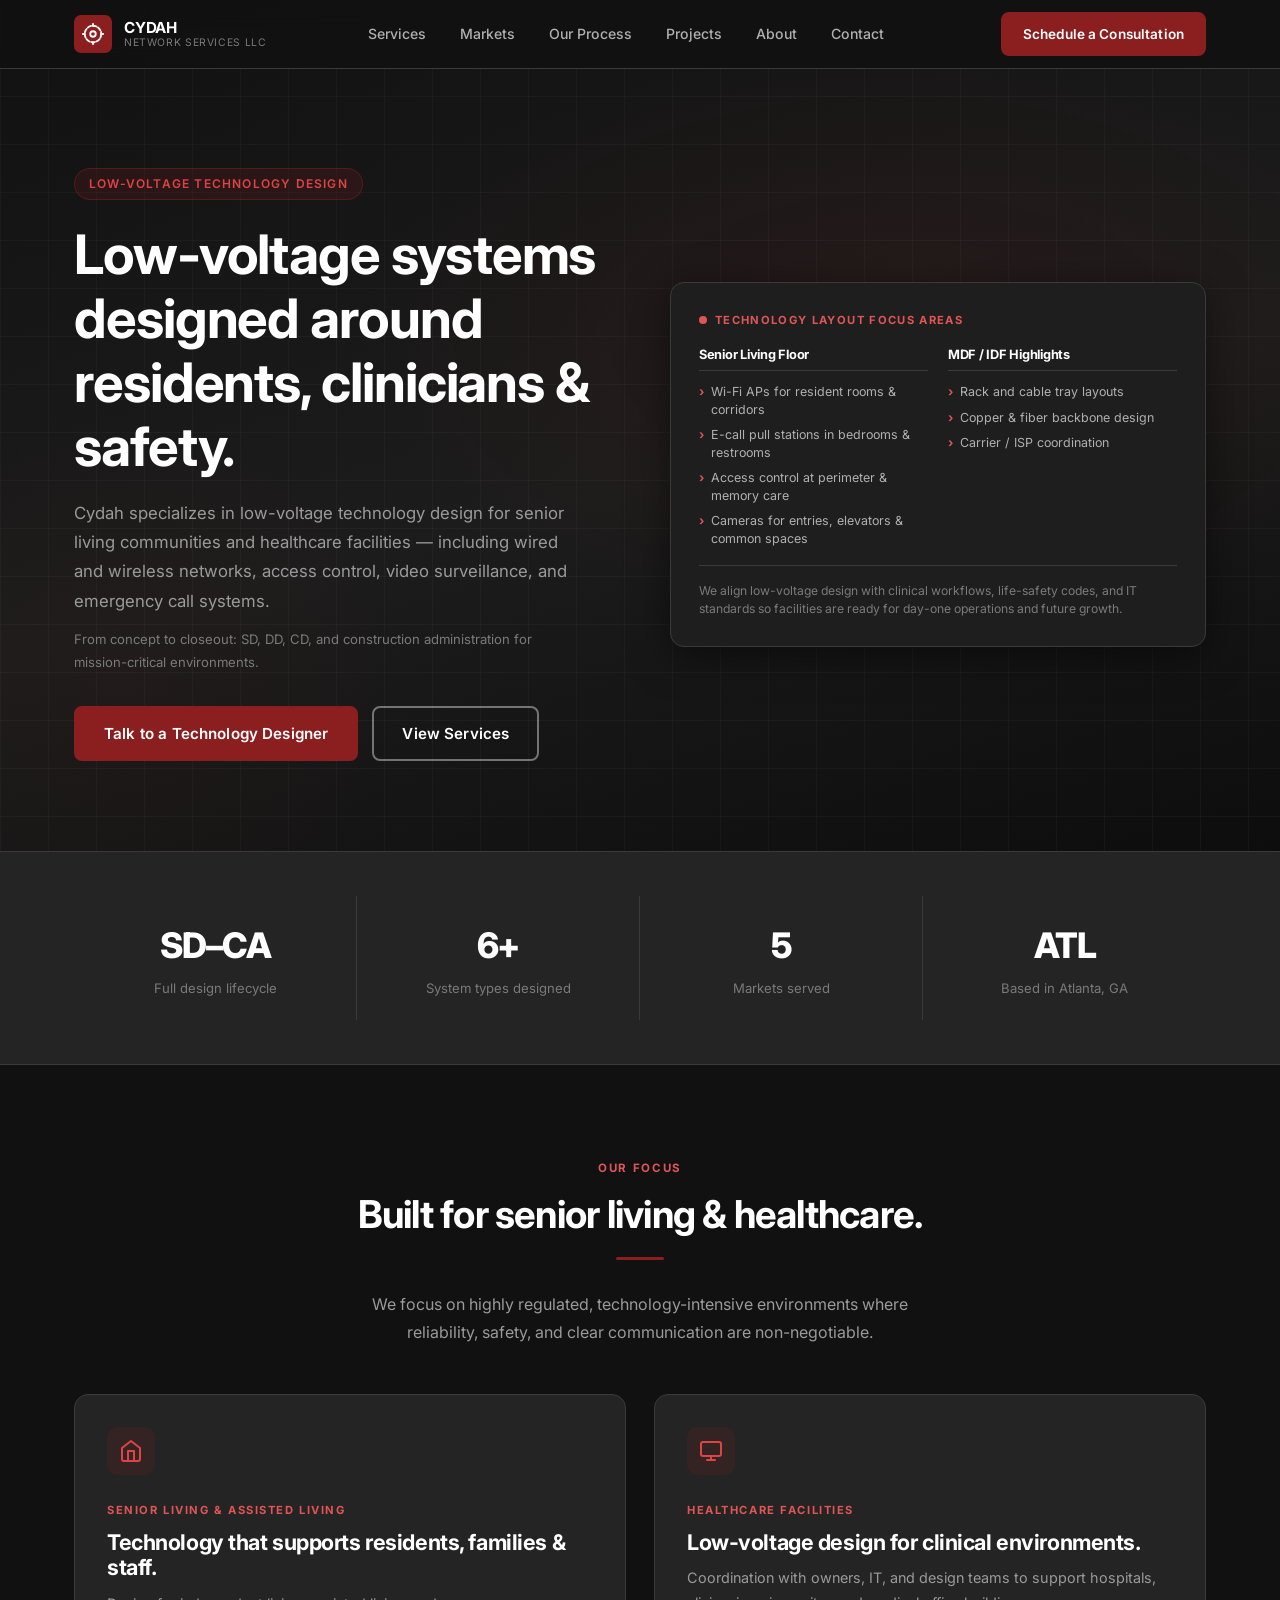
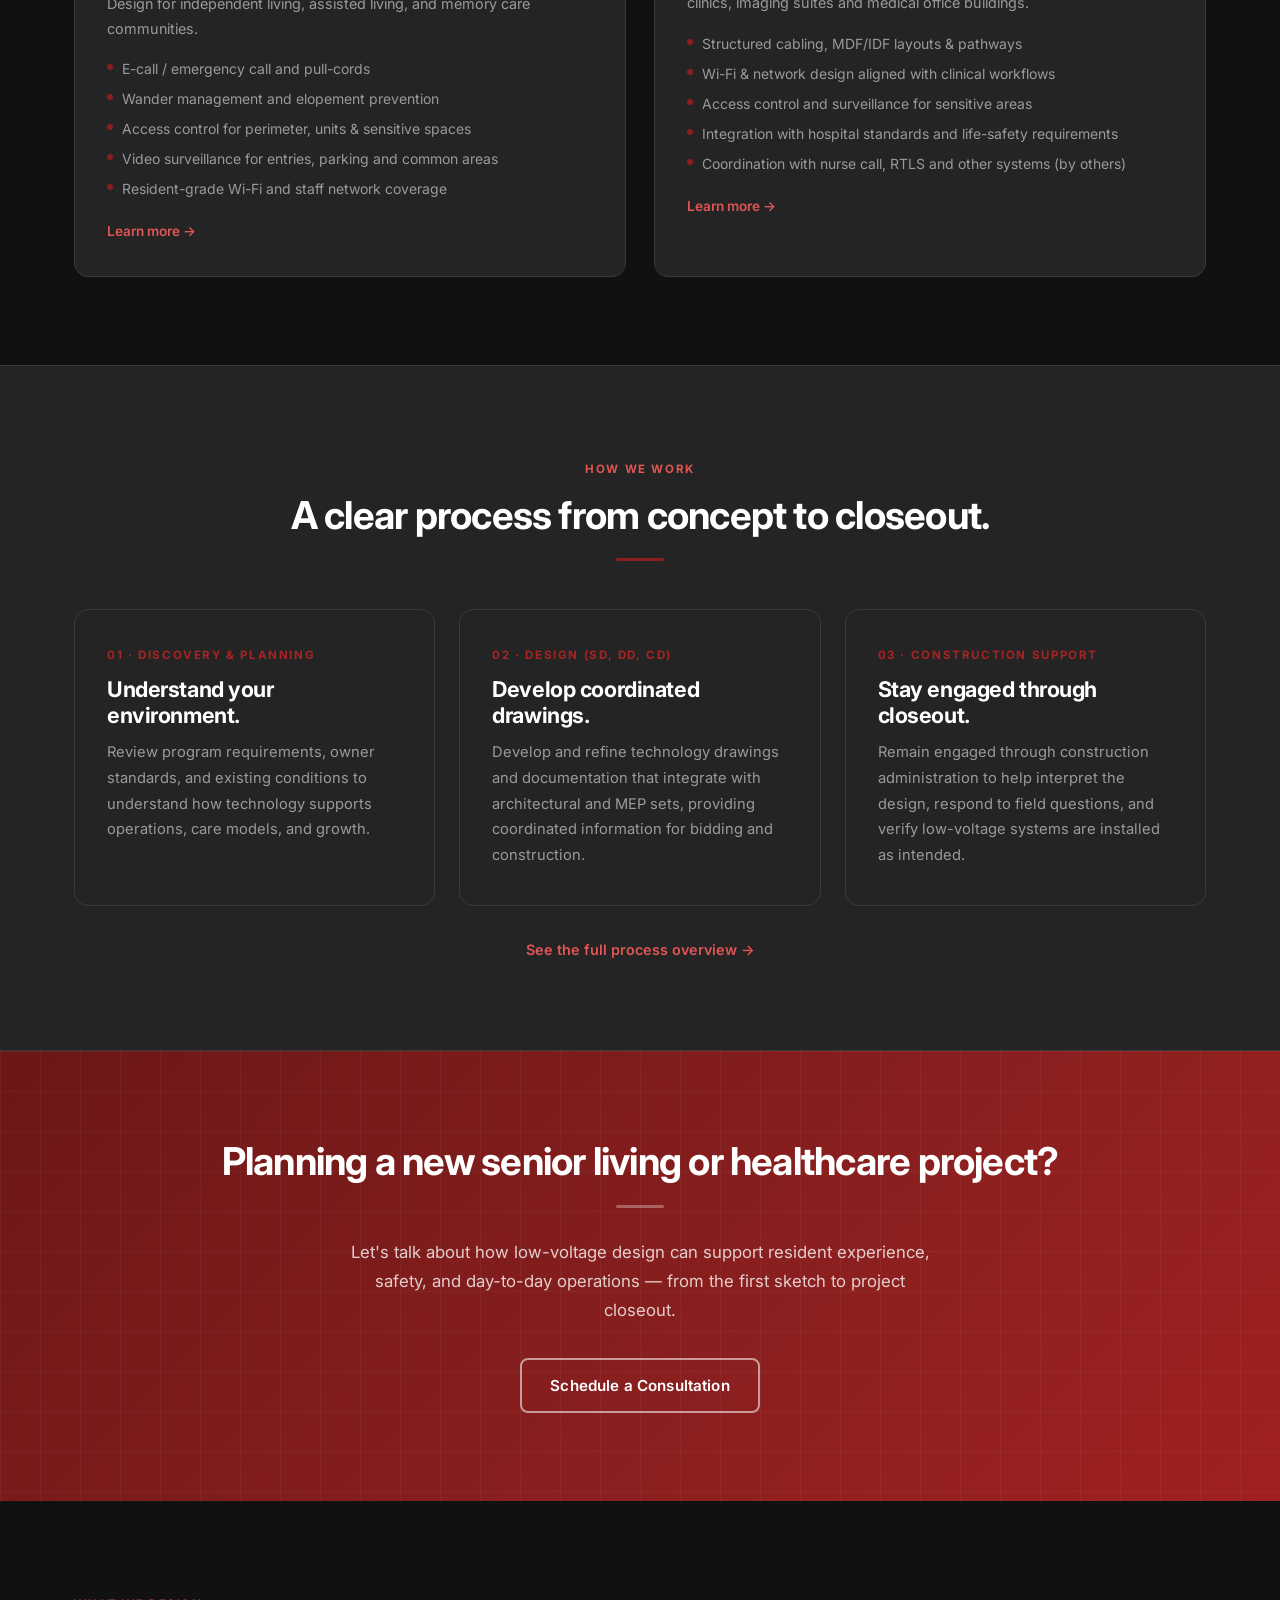
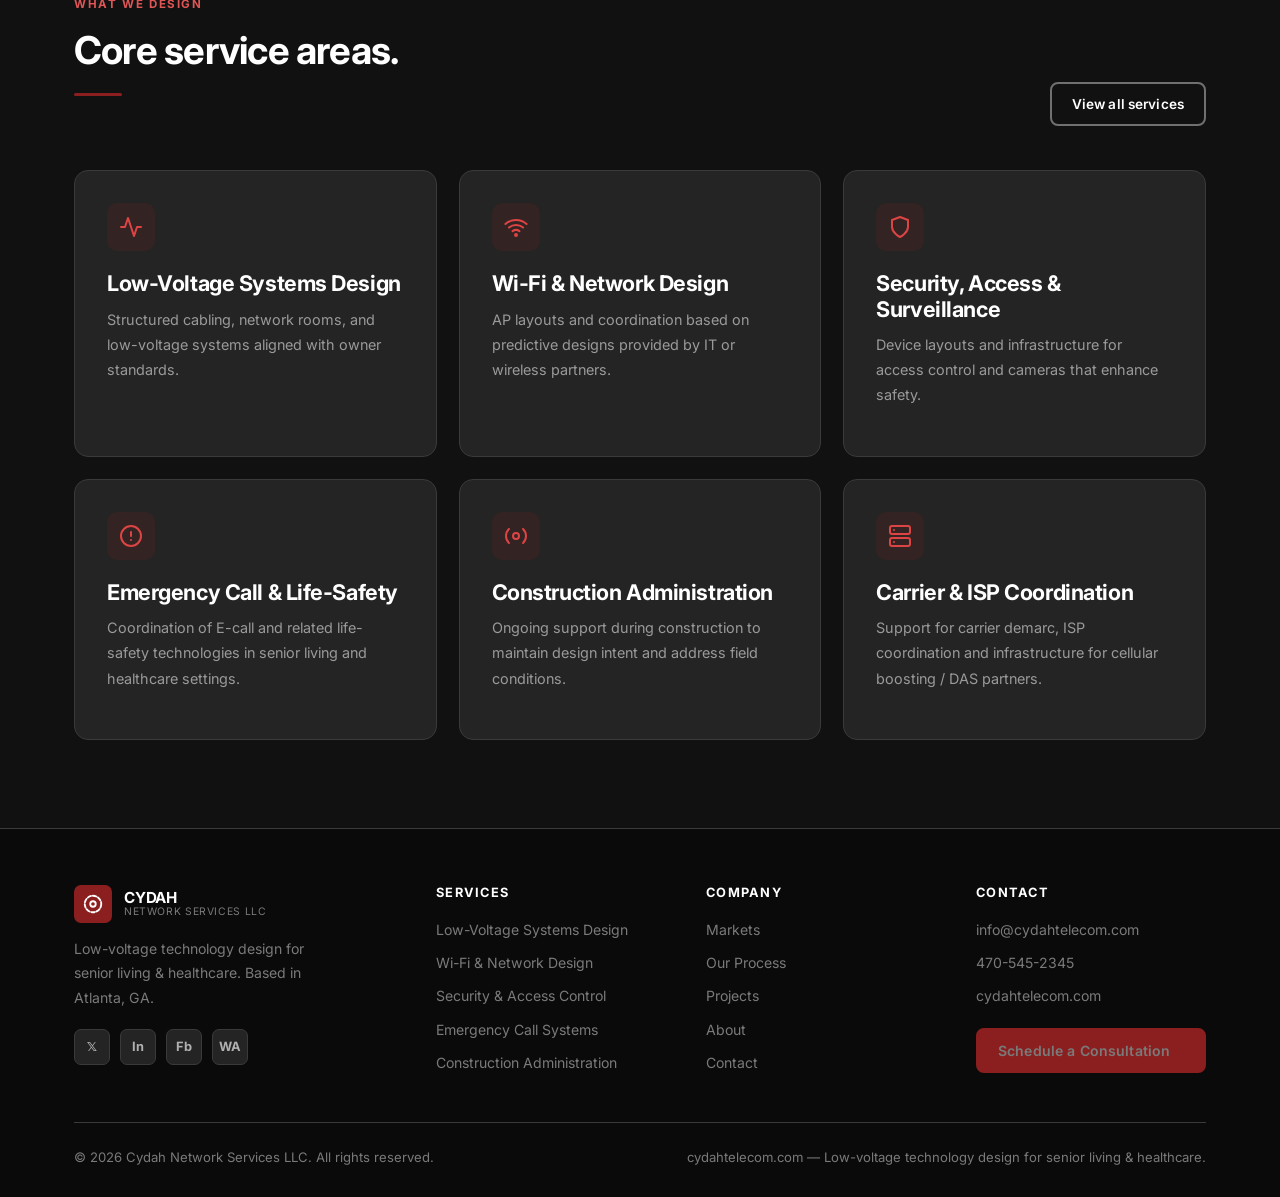
==== index.html @ 3790c222 "making html outline" ====
<!DOCTYPE html>
<html lang="en">
<head>
  <meta charset="UTF-8" />
  <meta name="viewport" content="width=device-width, initial-scale=1.0" />
  <title>Cydah Network Services LLC — Low-Voltage Technology Design | Atlanta, GA</title>
  <meta name="description" content="Cydah Network Services LLC is a low-voltage technology design firm specializing in senior living and healthcare facilities in Atlanta, Georgia. SD, DD, CD, and construction administration." />
  <link rel="preconnect" href="https://fonts.googleapis.com" />
  <link rel="preconnect" href="https://fonts.gstatic.com" crossorigin />
  <link href="https://fonts.googleapis.com/css2?family=Inter:wght@400;500;600;700;800&display=swap" rel="stylesheet" />
  <link rel="stylesheet" href="styles.css" />
  <style>
    .fade-in { opacity: 0; transform: translateY(18px); transition: opacity .55s ease, transform .55s ease; }
    .fade-in.visible { opacity: 1; transform: translateY(0); }
    .process-link { display: inline-flex; align-items: center; gap: 7px; font-size: .9rem; font-weight: 600; color: #e05555; margin-top: 32px; transition: gap .2s; }
    .process-link:hover { gap: 12px; }
    .grid-6 { display: grid; grid-template-columns: repeat(3, 1fr); gap: 22px; }
    @media (max-width: 768px) { .grid-6 { grid-template-columns: 1fr; } }
  </style>
</head>
<body>

<!-- ═══════════════════════════════ NAV ═══════════════════════════════ -->
<nav class="nav">
  <div class="nav-inner">
    <a href="index.html" class="nav-logo">
      <div class="logo-icon">
        <svg viewBox="0 0 24 24" fill="none" stroke="#fff" stroke-width="2" stroke-linecap="round" stroke-linejoin="round">
          <circle cx="12" cy="12" r="3"/>
          <circle cx="12" cy="12" r="9" stroke-dasharray="4 2"/>
          <line x1="12" y1="3" x2="12" y2="1"/>
          <line x1="12" y1="23" x2="12" y2="21"/>
          <line x1="3" y1="12" x2="1" y2="12"/>
          <line x1="23" y1="12" x2="21" y2="12"/>
        </svg>
      </div>
      <div class="logo-text">
        <span class="logo-name">CYDAH</span>
        <span class="logo-sub">Network Services LLC</span>
      </div>
    </a>
    <div class="nav-links">
      <a href="services.html">Services</a>
      <a href="markets.html">Markets</a>
      <a href="process.html">Our Process</a>
      <a href="projects.html">Projects</a>
      <a href="about.html">About</a>
      <a href="contact.html">Contact</a>
    </div>
    <a href="contact.html" class="btn btn-primary btn-sm nav-cta">Schedule a Consultation</a>
    <button class="hamburger" aria-label="Toggle menu">
      <span></span><span></span><span></span>
    </button>
  </div>
  <div class="mobile-menu">
    <a href="services.html">Services</a>
    <a href="markets.html">Markets</a>
    <a href="process.html">Our Process</a>
    <a href="projects.html">Projects</a>
    <a href="about.html">About</a>
    <a href="contact.html">Contact</a>
    <a href="contact.html" class="btn btn-primary">Schedule a Consultation</a>
  </div>
</nav>

<!-- ═══════════════════════════════ HERO ══════════════════════════════ -->
<section class="hero">
  <div class="bg-grid"></div>
  <div class="container">
    <div class="home-hero-grid">
      <div class="home-hero-left">
        <span class="badge">Low-Voltage Technology Design</span>
        <h1>Low-voltage systems designed around residents, clinicians &amp; safety.</h1>
        <p>Cydah specializes in low-voltage technology design for senior living communities and healthcare facilities — including wired and wireless networks, access control, video surveillance, and emergency call systems.</p>
        <p class="hero-note">From concept to closeout: SD, DD, CD, and construction administration for mission-critical environments.</p>
        <div class="hero-ctas">
          <a href="contact.html" class="btn btn-primary">Talk to a Technology Designer</a>
          <a href="services.html" class="btn btn-outline">View Services</a>
        </div>
      </div>
      <div class="home-hero-right">
        <div class="float-card">
          <div class="card-tag">Technology Layout Focus Areas</div>
          <div class="float-card-cols">
            <div class="float-col">
              <h4>Senior Living Floor</h4>
              <ul>
                <li>Wi-Fi APs for resident rooms &amp; corridors</li>
                <li>E-call pull stations in bedrooms &amp; restrooms</li>
                <li>Access control at perimeter &amp; memory care</li>
                <li>Cameras for entries, elevators &amp; common spaces</li>
              </ul>
            </div>
            <div class="float-col">
              <h4>MDF / IDF Highlights</h4>
              <ul>
                <li>Rack and cable tray layouts</li>
                <li>Copper &amp; fiber backbone design</li>
                <li>Carrier / ISP coordination</li>
              </ul>
            </div>
          </div>
          <div class="float-card-footer">
            We align low-voltage design with clinical workflows, life-safety codes, and IT standards so facilities are ready for day-one operations and future growth.
          </div>
        </div>
      </div>
    </div>
  </div>
</section>

<!-- ═══════════════════════════════ STAT STRIP ════════════════════════ -->
<div class="stat-strip">
  <div class="container">
    <div class="stats-grid">
      <div class="stat-item">
        <div class="num">SD–CA</div>
        <div class="stat-label">Full design lifecycle</div>
      </div>
      <div class="stat-item">
        <div class="num">6+</div>
        <div class="stat-label">System types designed</div>
      </div>
      <div class="stat-item">
        <div class="num">5</div>
        <div class="stat-label">Markets served</div>
      </div>
      <div class="stat-item">
        <div class="num">ATL</div>
        <div class="stat-label">Based in Atlanta, GA</div>
      </div>
    </div>
  </div>
</div>

<!-- ═══════════════════════════════ MARKETS PREVIEW ══════════════════ -->
<section class="section">
  <div class="container">
    <div class="text-center" style="margin-bottom: 48px;">
      <span class="section-label">Our Focus</span>
      <h2 style="color: var(--white);">Built for senior living &amp; healthcare.</h2>
      <div class="divider divider-center"></div>
      <p style="max-width: 560px; margin: 0 auto;">We focus on highly regulated, technology-intensive environments where reliability, safety, and clear communication are non-negotiable.</p>
    </div>
    <div class="grid-2">
      <!-- Card 1 -->
      <div class="card fade-in">
        <div class="card-icon">
          <svg viewBox="0 0 24 24" fill="none" stroke-width="2" stroke-linecap="round" stroke-linejoin="round">
            <path d="M3 9l9-7 9 7v11a2 2 0 01-2 2H5a2 2 0 01-2-2z"/>
            <polyline points="9 22 9 12 15 12 15 22"/>
          </svg>
        </div>
        <span class="section-label" style="font-size: .7rem; margin-bottom: 10px; display: inline-block;">Senior Living &amp; Assisted Living</span>
        <h3>Technology that supports residents, families &amp; staff.</h3>
        <p>Design for independent living, assisted living, and memory care communities.</p>
        <ul>
          <li>E-call / emergency call and pull-cords</li>
          <li>Wander management and elopement prevention</li>
          <li>Access control for perimeter, units &amp; sensitive spaces</li>
          <li>Video surveillance for entries, parking and common areas</li>
          <li>Resident-grade Wi-Fi and staff network coverage</li>
        </ul>
        <a href="markets.html" style="display: inline-flex; align-items: center; gap: 6px; margin-top: 20px; font-size: .85rem; font-weight: 600; color: #e05555;">Learn more →</a>
      </div>
      <!-- Card 2 -->
      <div class="card fade-in">
        <div class="card-icon">
          <svg viewBox="0 0 24 24" fill="none" stroke-width="2" stroke-linecap="round" stroke-linejoin="round">
            <rect x="2" y="3" width="20" height="14" rx="2"/>
            <line x1="8" y1="21" x2="16" y2="21"/>
            <line x1="12" y1="17" x2="12" y2="21"/>
          </svg>
        </div>
        <span class="section-label" style="font-size: .7rem; margin-bottom: 10px; display: inline-block;">Healthcare Facilities</span>
        <h3>Low-voltage design for clinical environments.</h3>
        <p>Coordination with owners, IT, and design teams to support hospitals, clinics, imaging suites and medical office buildings.</p>
        <ul>
          <li>Structured cabling, MDF/IDF layouts &amp; pathways</li>
          <li>Wi-Fi &amp; network design aligned with clinical workflows</li>
          <li>Access control and surveillance for sensitive areas</li>
          <li>Integration with hospital standards and life-safety requirements</li>
          <li>Coordination with nurse call, RTLS and other systems (by others)</li>
        </ul>
        <a href="markets.html" style="display: inline-flex; align-items: center; gap: 6px; margin-top: 20px; font-size: .85rem; font-weight: 600; color: #e05555;">Learn more →</a>
      </div>
    </div>
  </div>
</section>

<!-- ═══════════════════════════════ PROCESS TEASER ════════════════════ -->
<section class="section" style="background: var(--surface); border-top: 1px solid var(--border); border-bottom: 1px solid var(--border);">
  <div class="container">
    <div class="text-center" style="margin-bottom: 48px;">
      <span class="section-label">How We Work</span>
      <h2 style="color: var(--white);">A clear process from concept to closeout.</h2>
      <div class="divider divider-center"></div>
    </div>
    <div class="grid-3">
      <div class="step-card fade-in">
        <div class="step-num">01 · Discovery &amp; Planning</div>
        <h3>Understand your environment.</h3>
        <p>Review program requirements, owner standards, and existing conditions to understand how technology supports operations, care models, and growth.</p>
      </div>
      <div class="step-card fade-in">
        <div class="step-num">02 · Design (SD, DD, CD)</div>
        <h3>Develop coordinated drawings.</h3>
        <p>Develop and refine technology drawings and documentation that integrate with architectural and MEP sets, providing coordinated information for bidding and construction.</p>
      </div>
      <div class="step-card fade-in">
        <div class="step-num">03 · Construction Support</div>
        <h3>Stay engaged through closeout.</h3>
        <p>Remain engaged through construction administration to help interpret the design, respond to field questions, and verify low-voltage systems are installed as intended.</p>
      </div>
    </div>
    <div class="text-center">
      <a href="process.html" class="process-link">See the full process overview →</a>
    </div>
  </div>
</section>

<!-- ═══════════════════════════════ CTA BANNER ════════════════════════ -->
<section class="section cta-banner">
  <div class="container text-center">
    <h2>Planning a new senior living or healthcare project?</h2>
    <div class="divider divider-center" style="background: rgba(255,255,255,.3);"></div>
    <p style="max-width: 580px; margin: 0 auto 32px; font-size: 1.05rem;">Let's talk about how low-voltage design can support resident experience, safety, and day-to-day operations — from the first sketch to project closeout.</p>
    <a href="contact.html" class="btn btn-outline-red">Schedule a Consultation</a>
  </div>
</section>

<!-- ═══════════════════════════════ SERVICES PREVIEW ═════════════════ -->
<section class="section">
  <div class="container">
    <div style="display: flex; justify-content: space-between; align-items: flex-end; margin-bottom: 44px; flex-wrap: wrap; gap: 20px;">
      <div>
        <span class="section-label">What We Design</span>
        <h2 style="color: var(--white);">Core service areas.</h2>
        <div class="divider"></div>
      </div>
      <a href="services.html" class="btn btn-outline btn-sm">View all services</a>
    </div>
    <div class="grid-6">
      <div class="card fade-in">
        <div class="card-icon">
          <svg viewBox="0 0 24 24" fill="none" stroke-width="2" stroke-linecap="round" stroke-linejoin="round">
            <polyline points="22 12 18 12 15 21 9 3 6 12 2 12"/>
          </svg>
        </div>
        <h3>Low-Voltage Systems Design</h3>
        <p>Structured cabling, network rooms, and low-voltage systems aligned with owner standards.</p>
      </div>
      <div class="card fade-in">
        <div class="card-icon">
          <svg viewBox="0 0 24 24" fill="none" stroke-width="2" stroke-linecap="round" stroke-linejoin="round">
            <path d="M5 12.55a11 11 0 0114.08 0"/>
            <path d="M1.42 9a16 16 0 0121.16 0"/>
            <path d="M8.53 16.11a6 6 0 016.95 0"/>
            <circle cx="12" cy="20" r="1"/>
          </svg>
        </div>
        <h3>Wi-Fi &amp; Network Design</h3>
        <p>AP layouts and coordination based on predictive designs provided by IT or wireless partners.</p>
      </div>
      <div class="card fade-in">
        <div class="card-icon">
          <svg viewBox="0 0 24 24" fill="none" stroke-width="2" stroke-linecap="round" stroke-linejoin="round">
            <path d="M12 22s8-4 8-10V5l-8-3-8 3v7c0 6 8 10 8 10z"/>
          </svg>
        </div>
        <h3>Security, Access &amp; Surveillance</h3>
        <p>Device layouts and infrastructure for access control and cameras that enhance safety.</p>
      </div>
      <div class="card fade-in">
        <div class="card-icon">
          <svg viewBox="0 0 24 24" fill="none" stroke-width="2" stroke-linecap="round" stroke-linejoin="round">
            <circle cx="12" cy="12" r="10"/>
            <line x1="12" y1="8" x2="12" y2="12"/>
            <line x1="12" y1="16" x2="12.01" y2="16"/>
          </svg>
        </div>
        <h3>Emergency Call &amp; Life-Safety</h3>
        <p>Coordination of E-call and related life-safety technologies in senior living and healthcare settings.</p>
      </div>
      <div class="card fade-in">
        <div class="card-icon">
          <svg viewBox="0 0 24 24" fill="none" stroke-width="2" stroke-linecap="round" stroke-linejoin="round">
            <circle cx="12" cy="12" r="3"/>
            <path d="M19.07 4.93a10 10 0 010 14.14"/>
            <path d="M4.93 4.93a10 10 0 000 14.14"/>
          </svg>
        </div>
        <h3>Construction Administration</h3>
        <p>Ongoing support during construction to maintain design intent and address field conditions.</p>
      </div>
      <div class="card fade-in">
        <div class="card-icon">
          <svg viewBox="0 0 24 24" fill="none" stroke-width="2" stroke-linecap="round" stroke-linejoin="round">
            <rect x="2" y="2" width="20" height="8" rx="2" ry="2"/>
            <rect x="2" y="14" width="20" height="8" rx="2" ry="2"/>
            <line x1="6" y1="6" x2="6.01" y2="6"/>
            <line x1="6" y1="18" x2="6.01" y2="18"/>
          </svg>
        </div>
        <h3>Carrier &amp; ISP Coordination</h3>
        <p>Support for carrier demarc, ISP coordination and infrastructure for cellular boosting / DAS partners.</p>
      </div>
    </div>
  </div>
</section>

<!-- ═══════════════════════════════ FOOTER ════════════════════════════ -->
<footer class="footer">
  <div class="container">
    <div class="footer-grid">
      <div class="footer-brand">
        <a href="index.html" class="nav-logo" style="margin-bottom: 0;">
          <div class="logo-icon">
            <svg viewBox="0 0 24 24" fill="none" stroke="#fff" stroke-width="2" stroke-linecap="round" stroke-linejoin="round">
              <circle cx="12" cy="12" r="3"/>
              <circle cx="12" cy="12" r="9" stroke-dasharray="4 2"/>
            </svg>
          </div>
          <div class="logo-text">
            <span class="logo-name">CYDAH</span>
            <span class="logo-sub">Network Services LLC</span>
          </div>
        </a>
        <p>Low-voltage technology design for senior living &amp; healthcare. Based in Atlanta, GA.</p>
        <div class="social-links" style="margin-top: 18px;">
          <a href="#" aria-label="Twitter">𝕏</a>
          <a href="#" aria-label="Instagram">In</a>
          <a href="#" aria-label="Facebook">Fb</a>
          <a href="https://wa.me/14705452345" aria-label="WhatsApp">WA</a>
        </div>
      </div>
      <div>
        <h4>Services</h4>
        <div class="footer-links">
          <a href="services.html">Low-Voltage Systems Design</a>
          <a href="services.html">Wi-Fi &amp; Network Design</a>
          <a href="services.html">Security &amp; Access Control</a>
          <a href="services.html">Emergency Call Systems</a>
          <a href="services.html">Construction Administration</a>
        </div>
      </div>
      <div>
        <h4>Company</h4>
        <div class="footer-links">
          <a href="markets.html">Markets</a>
          <a href="process.html">Our Process</a>
          <a href="projects.html">Projects</a>
          <a href="about.html">About</a>
          <a href="contact.html">Contact</a>
        </div>
      </div>
      <div>
        <h4>Contact</h4>
        <div class="footer-contact-info">
          <a href="mailto:info@cydahtelecom.com">info@cydahtelecom.com</a>
          <a href="tel:+14705452345">470-545-2345</a>
          <a href="https://cydahtelecom.com">cydahtelecom.com</a>
          <a href="contact.html" class="btn btn-primary btn-sm" style="margin-top: 10px;">Schedule a Consultation</a>
        </div>
      </div>
    </div>
    <div class="footer-bottom">
      <span>&copy; 2026 Cydah Network Services LLC. All rights reserved.</span>
      <span>cydahtelecom.com &mdash; Low-voltage technology design for senior living &amp; healthcare.</span>
    </div>
  </div>
</footer>

<script src="script.js"></script>
</body>
</html>
---- styles.css ----
/* ============================================================
   CYDAH NETWORK SERVICES LLC — Global Styles
   ============================================================ */

:root {
  --red:       #8B1F1F;
  --red-light: #a82424;
  --red-dark:  #6b1717;
  --charcoal:  #1a1a1a;
  --dark:      #111111;
  --mid:       #2e2e2e;
  --surface:   #242424;
  --border:    #3a3a3a;
  --white:     #ffffff;
  --offwhite:  #f5f5f5;
  --gray-100:  #e8e8e8;
  --gray-300:  #b0b0b0;
  --gray-500:  #7a7a7a;
  --text:      #e8e8e8;
  --text-muted:#9a9a9a;
  --radius:    8px;
  --radius-lg: 14px;
  --shadow:    0 4px 24px rgba(0,0,0,.45);
  --shadow-sm: 0 2px 10px rgba(0,0,0,.3);
  --transition: 0.22s ease;
}

*, *::before, *::after { box-sizing: border-box; margin: 0; padding: 0; }

html { scroll-behavior: smooth; }

body {
  font-family: 'Inter', 'Segoe UI', system-ui, -apple-system, sans-serif;
  background: var(--dark);
  color: var(--text);
  line-height: 1.65;
  font-size: 16px;
}

img { max-width: 100%; display: block; }
a { color: inherit; text-decoration: none; }
ul { list-style: none; }

/* ── Typography ─────────────────────────────────────────── */
h1, h2, h3, h4 {
  line-height: 1.18;
  font-weight: 700;
  letter-spacing: -0.02em;
}
h1 { font-size: clamp(2rem, 4.5vw, 3.4rem); }
h2 { font-size: clamp(1.6rem, 3vw, 2.4rem); }
h3 { font-size: clamp(1.1rem, 2vw, 1.35rem); }
h4 { font-size: 1rem; }
p  { color: var(--text-muted); line-height: 1.75; }

/* ── Layout Utilities ───────────────────────────────────── */
.container {
  max-width: 1180px;
  margin: 0 auto;
  padding: 0 24px;
}
.section { padding: 88px 0; }
.section-sm { padding: 56px 0; }

.grid-2 { display: grid; grid-template-columns: 1fr 1fr; gap: 28px; }
.grid-3 { display: grid; grid-template-columns: repeat(3, 1fr); gap: 24px; }
.grid-4 { display: grid; grid-template-columns: repeat(4, 1fr); gap: 24px; }

.text-center { text-align: center; }
.text-red    { color: var(--red-light); }

/* ── Badge / Label ──────────────────────────────────────── */
.badge {
  display: inline-block;
  background: rgba(139,31,31,.18);
  border: 1px solid rgba(139,31,31,.45);
  color: #d44;
  font-size: .75rem;
  font-weight: 600;
  letter-spacing: .1em;
  text-transform: uppercase;
  padding: 5px 14px;
  border-radius: 100px;
  margin-bottom: 22px;
}

/* ── Buttons ────────────────────────────────────────────── */
.btn {
  display: inline-flex;
  align-items: center;
  gap: 8px;
  padding: 13px 28px;
  border-radius: var(--radius);
  font-size: .95rem;
  font-weight: 600;
  letter-spacing: .01em;
  cursor: pointer;
  border: 2px solid transparent;
  transition: all var(--transition);
  white-space: nowrap;
}
.btn-primary {
  background: var(--red);
  color: var(--white);
  border-color: var(--red);
}
.btn-primary:hover {
  background: var(--red-light);
  border-color: var(--red-light);
  transform: translateY(-1px);
}
.btn-outline {
  background: transparent;
  color: var(--white);
  border-color: rgba(255,255,255,.4);
}
.btn-outline:hover {
  border-color: var(--white);
  background: rgba(255,255,255,.06);
  transform: translateY(-1px);
}
.btn-outline-red {
  background: transparent;
  color: var(--white);
  border-color: rgba(255,255,255,.55);
}
.btn-outline-red:hover {
  background: rgba(255,255,255,.1);
  border-color: var(--white);
}
.btn-sm {
  padding: 9px 20px;
  font-size: .85rem;
}

/* ── Navigation ─────────────────────────────────────────── */
.nav {
  position: fixed;
  top: 0; left: 0; right: 0;
  z-index: 1000;
  background: rgba(17,17,17,.95);
  backdrop-filter: blur(14px);
  border-bottom: 1px solid var(--border);
}
.nav-inner {
  display: flex;
  align-items: center;
  justify-content: space-between;
  height: 68px;
  max-width: 1180px;
  margin: 0 auto;
  padding: 0 24px;
}
.nav-logo {
  display: flex;
  align-items: center;
  gap: 12px;
  font-weight: 700;
  font-size: 1.1rem;
  letter-spacing: -0.01em;
  color: var(--white);
}
.nav-logo .logo-icon {
  width: 38px;
  height: 38px;
  background: var(--red);
  border-radius: 7px;
  display: flex;
  align-items: center;
  justify-content: center;
  flex-shrink: 0;
}
.nav-logo .logo-icon svg { width: 22px; height: 22px; }
.nav-logo .logo-text { display: flex; flex-direction: column; line-height: 1.1; }
.nav-logo .logo-name { font-size: .95rem; font-weight: 700; color: var(--white); }
.nav-logo .logo-sub  { font-size: .65rem; font-weight: 400; color: var(--gray-500); letter-spacing: .06em; text-transform: uppercase; }

.nav-links {
  display: flex;
  align-items: center;
  gap: 6px;
}
.nav-links a {
  padding: 7px 14px;
  border-radius: 6px;
  font-size: .88rem;
  font-weight: 500;
  color: var(--gray-300);
  transition: color var(--transition), background var(--transition);
}
.nav-links a:hover,
.nav-links a.active {
  color: var(--white);
  background: rgba(255,255,255,.07);
}
.nav-links a.active { color: #e05555; }

.nav-cta { margin-left: 16px; }

.hamburger {
  display: none;
  flex-direction: column;
  gap: 5px;
  cursor: pointer;
  padding: 6px;
  border-radius: 6px;
  border: none;
  background: transparent;
}
.hamburger span {
  display: block;
  width: 24px;
  height: 2px;
  background: var(--white);
  border-radius: 2px;
  transition: all .3s;
}
.hamburger.open span:nth-child(1) { transform: translateY(7px) rotate(45deg); }
.hamburger.open span:nth-child(2) { opacity: 0; }
.hamburger.open span:nth-child(3) { transform: translateY(-7px) rotate(-45deg); }

.mobile-menu {
  display: none;
  flex-direction: column;
  gap: 4px;
  padding: 16px 24px 20px;
  border-top: 1px solid var(--border);
  background: rgba(17,17,17,.98);
}
.mobile-menu a {
  display: block;
  padding: 11px 14px;
  border-radius: 7px;
  font-size: .95rem;
  font-weight: 500;
  color: var(--gray-300);
  transition: all var(--transition);
}
.mobile-menu a:hover { color: var(--white); background: rgba(255,255,255,.06); }
.mobile-menu .btn { margin-top: 10px; width: 100%; justify-content: center; }
.mobile-menu.open { display: flex; }

/* ── Hero (generic, used across pages) ─────────────────── */
.hero {
  padding-top: 68px;
  background: linear-gradient(165deg, #111 0%, #1c1c1c 55%, #0d0d0d 100%);
  overflow: hidden;
  position: relative;
}
.hero::before {
  content: '';
  position: absolute;
  inset: 0;
  background:
    radial-gradient(ellipse 60% 50% at 70% 40%, rgba(139,31,31,.12) 0%, transparent 70%),
    radial-gradient(ellipse 40% 60% at 10% 80%, rgba(139,31,31,.06) 0%, transparent 60%);
  pointer-events: none;
}

/* ── Grid Pattern Background ────────────────────────────── */
.bg-grid {
  position: absolute;
  inset: 0;
  background-image:
    linear-gradient(rgba(255,255,255,.03) 1px, transparent 1px),
    linear-gradient(90deg, rgba(255,255,255,.03) 1px, transparent 1px);
  background-size: 48px 48px;
  pointer-events: none;
}

/* ── Section Labels ─────────────────────────────────────── */
.section-label {
  display: inline-block;
  font-size: .72rem;
  font-weight: 700;
  letter-spacing: .14em;
  text-transform: uppercase;
  color: #e05555;
  margin-bottom: 14px;
}

/* ── Divider ────────────────────────────────────────────── */
.divider {
  width: 48px;
  height: 3px;
  background: var(--red);
  border-radius: 2px;
  margin: 20px 0 30px;
}
.divider-center { margin: 20px auto 30px; }

/* ── Cards ──────────────────────────────────────────────── */
.card {
  background: var(--surface);
  border: 1px solid var(--border);
  border-radius: var(--radius-lg);
  padding: 32px;
  transition: border-color var(--transition), transform var(--transition), box-shadow var(--transition);
}
.card:hover {
  border-color: rgba(139,31,31,.5);
  transform: translateY(-3px);
  box-shadow: var(--shadow);
}
.card-icon {
  width: 48px;
  height: 48px;
  background: rgba(139,31,31,.15);
  border-radius: 10px;
  display: flex;
  align-items: center;
  justify-content: center;
  margin-bottom: 20px;
}
.card-icon svg { width: 24px; height: 24px; stroke: #d44; }
.card h3 { color: var(--white); margin-bottom: 10px; }
.card p { font-size: .9rem; margin-bottom: 16px; }
.card ul { display: flex; flex-direction: column; gap: 7px; }
.card ul li {
  display: flex;
  align-items: flex-start;
  gap: 9px;
  font-size: .875rem;
  color: var(--text-muted);
}
.card ul li::before {
  content: '';
  width: 6px;
  height: 6px;
  background: var(--red);
  border-radius: 50%;
  flex-shrink: 0;
  margin-top: 7px;
}

/* Light-bg section */
.section-light { background: var(--offwhite); }
.section-light h2 { color: #111; }
.section-light h3 { color: #1a1a1a; }
.section-light p  { color: #555; }
.section-light .card {
  background: var(--white);
  border-color: #ddd;
  box-shadow: 0 2px 12px rgba(0,0,0,.07);
}
.section-light .card:hover { border-color: var(--red); box-shadow: 0 6px 28px rgba(0,0,0,.12); }
.section-light .card ul li { color: #444; }
.section-light .section-label { color: var(--red); }
.section-light .divider { background: var(--red); }

/* ── CTA Banner ─────────────────────────────────────────── */
.cta-banner {
  background: linear-gradient(135deg, var(--red-dark) 0%, var(--red) 60%, #a02020 100%);
  position: relative;
  overflow: hidden;
}
.cta-banner::before {
  content: '';
  position: absolute;
  inset: 0;
  background-image:
    linear-gradient(rgba(255,255,255,.04) 1px, transparent 1px),
    linear-gradient(90deg, rgba(255,255,255,.04) 1px, transparent 1px);
  background-size: 40px 40px;
}
.cta-banner .container { position: relative; }
.cta-banner h2 { color: var(--white); }
.cta-banner p   { color: rgba(255,255,255,.78); }

/* ── Footer ─────────────────────────────────────────────── */
.footer {
  background: #0a0a0a;
  border-top: 1px solid var(--border);
  padding: 56px 0 28px;
}
.footer-grid {
  display: grid;
  grid-template-columns: 1.4fr 1fr 1fr 1fr;
  gap: 40px;
  margin-bottom: 48px;
}
.footer-brand p { font-size: .88rem; color: var(--gray-500); margin-top: 14px; max-width: 260px; }
.footer h4 { color: var(--white); font-size: .8rem; letter-spacing: .1em; text-transform: uppercase; margin-bottom: 18px; }
.footer-links { display: flex; flex-direction: column; gap: 10px; }
.footer-links a { font-size: .88rem; color: var(--gray-500); transition: color var(--transition); }
.footer-links a:hover { color: var(--white); }
.footer-contact-info { display: flex; flex-direction: column; gap: 10px; }
.footer-contact-info a { font-size: .88rem; color: var(--gray-500); transition: color var(--transition); }
.footer-contact-info a:hover { color: var(--white); }
.social-links { display: flex; gap: 10px; margin-top: 4px; }
.social-links a {
  width: 36px; height: 36px;
  background: var(--surface);
  border: 1px solid var(--border);
  border-radius: 7px;
  display: flex; align-items: center; justify-content: center;
  color: var(--gray-300);
  font-size: .8rem;
  font-weight: 700;
  transition: all var(--transition);
}
.social-links a:hover { background: var(--red); border-color: var(--red); color: var(--white); }
.footer-bottom {
  border-top: 1px solid var(--border);
  padding-top: 24px;
  display: flex;
  align-items: center;
  justify-content: space-between;
  font-size: .82rem;
  color: var(--gray-500);
  flex-wrap: wrap;
  gap: 12px;
}

/* ── Page Hero (inner pages) ────────────────────────────── */
.page-hero {
  padding: 130px 0 80px;
  background: linear-gradient(160deg, #111 0%, #1a1a1a 100%);
  position: relative;
  overflow: hidden;
}
.page-hero .bg-grid { opacity: .6; }
.page-hero .container { position: relative; }
.page-hero h1 { color: var(--white); margin-bottom: 18px; }
.page-hero p  { font-size: 1.1rem; max-width: 620px; }

/* ── Number Steps ───────────────────────────────────────── */
.step-num {
  font-size: .72rem;
  font-weight: 700;
  letter-spacing: .14em;
  color: var(--red-light);
  text-transform: uppercase;
  margin-bottom: 12px;
}
.step-card {
  background: var(--surface);
  border: 1px solid var(--border);
  border-radius: var(--radius-lg);
  padding: 36px 32px;
  position: relative;
  transition: border-color var(--transition), transform var(--transition);
}
.step-card:hover { border-color: rgba(139,31,31,.5); transform: translateY(-3px); }
.step-card h3 { color: var(--white); margin-bottom: 12px; }
.step-card p  { font-size: .92rem; }

/* ── Form ───────────────────────────────────────────────── */
.form-group { display: flex; flex-direction: column; gap: 7px; }
.form-group label { font-size: .84rem; font-weight: 600; color: var(--gray-300); letter-spacing: .02em; }
.form-group input,
.form-group select,
.form-group textarea {
  background: var(--surface);
  border: 1px solid var(--border);
  border-radius: var(--radius);
  padding: 12px 16px;
  font-size: .92rem;
  color: var(--white);
  font-family: inherit;
  transition: border-color var(--transition);
  outline: none;
  width: 100%;
}
.form-group input:focus,
.form-group select:focus,
.form-group textarea:focus { border-color: var(--red); }
.form-group select { appearance: none; cursor: pointer; }
.form-group textarea { resize: vertical; min-height: 110px; }
.form-group input::placeholder,
.form-group textarea::placeholder { color: var(--gray-500); }
.form-grid { display: grid; grid-template-columns: 1fr 1fr; gap: 20px; }
.checkbox-group {
  display: flex;
  align-items: flex-start;
  gap: 12px;
  cursor: pointer;
}
.checkbox-group input[type="checkbox"] {
  width: 18px; height: 18px;
  flex-shrink: 0;
  accent-color: var(--red);
  margin-top: 2px;
  cursor: pointer;
}
.checkbox-group span { font-size: .9rem; color: var(--gray-300); }

/* ── Project Cards ──────────────────────────────────────── */
.project-card {
  background: var(--surface);
  border: 1px solid var(--border);
  border-radius: var(--radius-lg);
  overflow: hidden;
  transition: border-color var(--transition), transform var(--transition), box-shadow var(--transition);
}
.project-card:hover { border-color: rgba(139,31,31,.5); transform: translateY(-4px); box-shadow: var(--shadow); }
.project-card-header {
  background: linear-gradient(135deg, var(--mid) 0%, var(--surface) 100%);
  padding: 28px;
  border-bottom: 1px solid var(--border);
  position: relative;
  overflow: hidden;
  min-height: 120px;
  display: flex;
  flex-direction: column;
  justify-content: flex-end;
}
.project-card-header .bg-pattern {
  position: absolute;
  inset: 0;
  background-image: radial-gradient(circle at 20% 20%, rgba(139,31,31,.15) 0%, transparent 50%),
    linear-gradient(rgba(255,255,255,.02) 1px, transparent 1px),
    linear-gradient(90deg, rgba(255,255,255,.02) 1px, transparent 1px);
  background-size: 100% 100%, 32px 32px, 32px 32px;
}
.project-card-header .cat-label {
  position: relative;
  font-size: .72rem;
  font-weight: 700;
  letter-spacing: .1em;
  text-transform: uppercase;
  color: #e05555;
  margin-bottom: 8px;
}
.project-card-header h3 { position: relative; color: var(--white); font-size: 1.05rem; }
.project-card-body { padding: 24px 28px; }
.project-card-body .location { font-size: .82rem; color: var(--gray-500); margin-bottom: 16px; display: flex; align-items: center; gap: 6px; }
.project-card-body ul { display: flex; flex-direction: column; gap: 8px; }
.project-card-body ul li { font-size: .875rem; color: var(--text-muted); display: flex; gap: 9px; align-items: flex-start; }
.project-card-body ul li::before { content: ''; width: 6px; height: 6px; background: var(--red); border-radius: 50%; flex-shrink: 0; margin-top: 7px; }

/* ── Market Sections ────────────────────────────────────── */
.market-block {
  padding: 48px;
  background: var(--surface);
  border: 1px solid var(--border);
  border-radius: var(--radius-lg);
  transition: border-color var(--transition);
}
.market-block:hover { border-color: rgba(139,31,31,.4); }
.market-block h3 { color: var(--white); margin-bottom: 10px; font-size: 1.3rem; }
.market-block .sub { color: var(--text-muted); font-size: .95rem; margin-bottom: 24px; }
.market-block ul { display: flex; flex-direction: column; gap: 10px; }
.market-block ul li { display: flex; align-items: flex-start; gap: 10px; color: var(--text-muted); font-size: .9rem; }
.market-block ul li::before { content: ''; width: 6px; height: 6px; background: var(--red); border-radius: 50%; flex-shrink: 0; margin-top: 7px; }
.market-block .ref { margin-top: 24px; padding-top: 20px; border-top: 1px solid var(--border); font-size: .8rem; color: var(--gray-500); }

/* ── Info Panel (contact sidebar, about sidebar) ─────────── */
.info-panel {
  background: var(--surface);
  border: 1px solid var(--border);
  border-radius: var(--radius-lg);
  padding: 36px;
}
.info-panel h3 { color: var(--white); margin-bottom: 24px; }
.info-item {
  display: flex;
  flex-direction: column;
  gap: 4px;
  padding: 16px 0;
  border-bottom: 1px solid var(--border);
}
.info-item:last-of-type { border-bottom: none; }
.info-item .label { font-size: .75rem; font-weight: 700; letter-spacing: .1em; text-transform: uppercase; color: var(--gray-500); }
.info-item .value { font-size: .95rem; color: var(--white); }
.info-item .value a { color: #e05555; transition: color var(--transition); }
.info-item .value a:hover { color: var(--red-light); }

/* ── Expect list (about page) ───────────────────────────── */
.expect-list { display: flex; flex-direction: column; gap: 16px; }
.expect-item {
  display: flex;
  gap: 14px;
  align-items: flex-start;
  padding: 16px;
  background: var(--mid);
  border-radius: var(--radius);
  border: 1px solid var(--border);
}
.expect-item .check {
  width: 28px; height: 28px;
  background: rgba(139,31,31,.2);
  border-radius: 6px;
  display: flex; align-items: center; justify-content: center;
  flex-shrink: 0;
}
.expect-item .check svg { width: 15px; height: 15px; stroke: #d44; }
.expect-item p { font-size: .9rem; color: var(--text-muted); margin: 0; line-height: 1.55; }

/* ── Stat highlight strip ───────────────────────────────── */
.stat-strip {
  background: var(--surface);
  border-top: 1px solid var(--border);
  border-bottom: 1px solid var(--border);
  padding: 44px 0;
}
.stat-strip .stats-grid {
  display: grid;
  grid-template-columns: repeat(4, 1fr);
  gap: 0;
}
.stat-item {
  text-align: center;
  padding: 20px;
  border-right: 1px solid var(--border);
}
.stat-item:last-child { border-right: none; }
.stat-item .num { font-size: 2.2rem; font-weight: 800; color: var(--white); letter-spacing: -0.04em; }
.stat-item .stat-label { font-size: .82rem; color: var(--gray-500); margin-top: 4px; }

/* ── Hero floating card ─────────────────────────────────── */
.float-card {
  background: #1e1e1e;
  border: 1px solid #3a3a3a;
  border-radius: var(--radius-lg);
  padding: 28px;
  box-shadow: 0 8px 40px rgba(0,0,0,.5);
}
.float-card .card-tag {
  font-size: .7rem;
  font-weight: 700;
  letter-spacing: .12em;
  text-transform: uppercase;
  color: #e05555;
  margin-bottom: 18px;
  display: flex;
  align-items: center;
  gap: 8px;
}
.float-card .card-tag::before {
  content: '';
  width: 8px; height: 8px;
  background: #e05555;
  border-radius: 50%;
  animation: pulse 2s infinite;
}
@keyframes pulse {
  0%,100% { opacity: 1; }
  50% { opacity: .4; }
}
.float-card-cols { display: grid; grid-template-columns: 1fr 1fr; gap: 20px; }
.float-col h4 { font-size: .8rem; color: var(--white); margin-bottom: 12px; padding-bottom: 8px; border-bottom: 1px solid var(--border); }
.float-col ul { display: flex; flex-direction: column; gap: 8px; }
.float-col ul li { font-size: .78rem; color: var(--gray-300); display: flex; gap: 7px; align-items: flex-start; line-height: 1.4; }
.float-col ul li::before { content: '›'; color: #e05555; font-weight: 700; flex-shrink: 0; }
.float-card-footer { margin-top: 18px; padding-top: 16px; border-top: 1px solid var(--border); font-size: .76rem; color: var(--gray-500); line-height: 1.5; }

/* ── Home hero layout ────────────────────────────────────── */
.home-hero-grid {
  display: grid;
  grid-template-columns: 1fr 1fr;
  gap: 60px;
  align-items: center;
  padding: 100px 0 90px;
  position: relative;
}
.home-hero-left { position: relative; }
.home-hero-left h1 { color: var(--white); margin-bottom: 20px; }
.home-hero-left p { font-size: 1.05rem; max-width: 500px; margin-bottom: 12px; }
.hero-note { font-size: .82rem !important; color: var(--gray-500) !important; margin-bottom: 32px !important; }
.hero-ctas { display: flex; gap: 14px; align-items: center; flex-wrap: wrap; }

/* ── Responsive ─────────────────────────────────────────── */
@media (max-width: 1024px) {
  .grid-4 { grid-template-columns: repeat(2, 1fr); }
  .footer-grid { grid-template-columns: 1fr 1fr; gap: 36px; }
  .stat-strip .stats-grid { grid-template-columns: repeat(2, 1fr); }
  .stat-item { border-right: none; border-bottom: 1px solid var(--border); }
  .stat-item:nth-child(2n) { border-right: none; }
}

@media (max-width: 768px) {
  .nav-links, .nav-cta { display: none; }
  .hamburger { display: flex; }
  .grid-2, .grid-3, .grid-4 { grid-template-columns: 1fr; }
  .home-hero-grid { grid-template-columns: 1fr; gap: 40px; padding: 90px 0 60px; }
  .footer-grid { grid-template-columns: 1fr; }
  .form-grid { grid-template-columns: 1fr; }
  .market-block { padding: 28px; }
  .float-card-cols { grid-template-columns: 1fr; }
  .stat-strip .stats-grid { grid-template-columns: repeat(2, 1fr); }
  .section { padding: 60px 0; }
  .footer-bottom { flex-direction: column; text-align: center; }
}

@media (max-width: 480px) {
  .hero-ctas { flex-direction: column; align-items: flex-start; }
  .hero-ctas .btn { width: 100%; justify-content: center; }
  .page-hero { padding: 110px 0 60px; }
  .card { padding: 24px; }
}
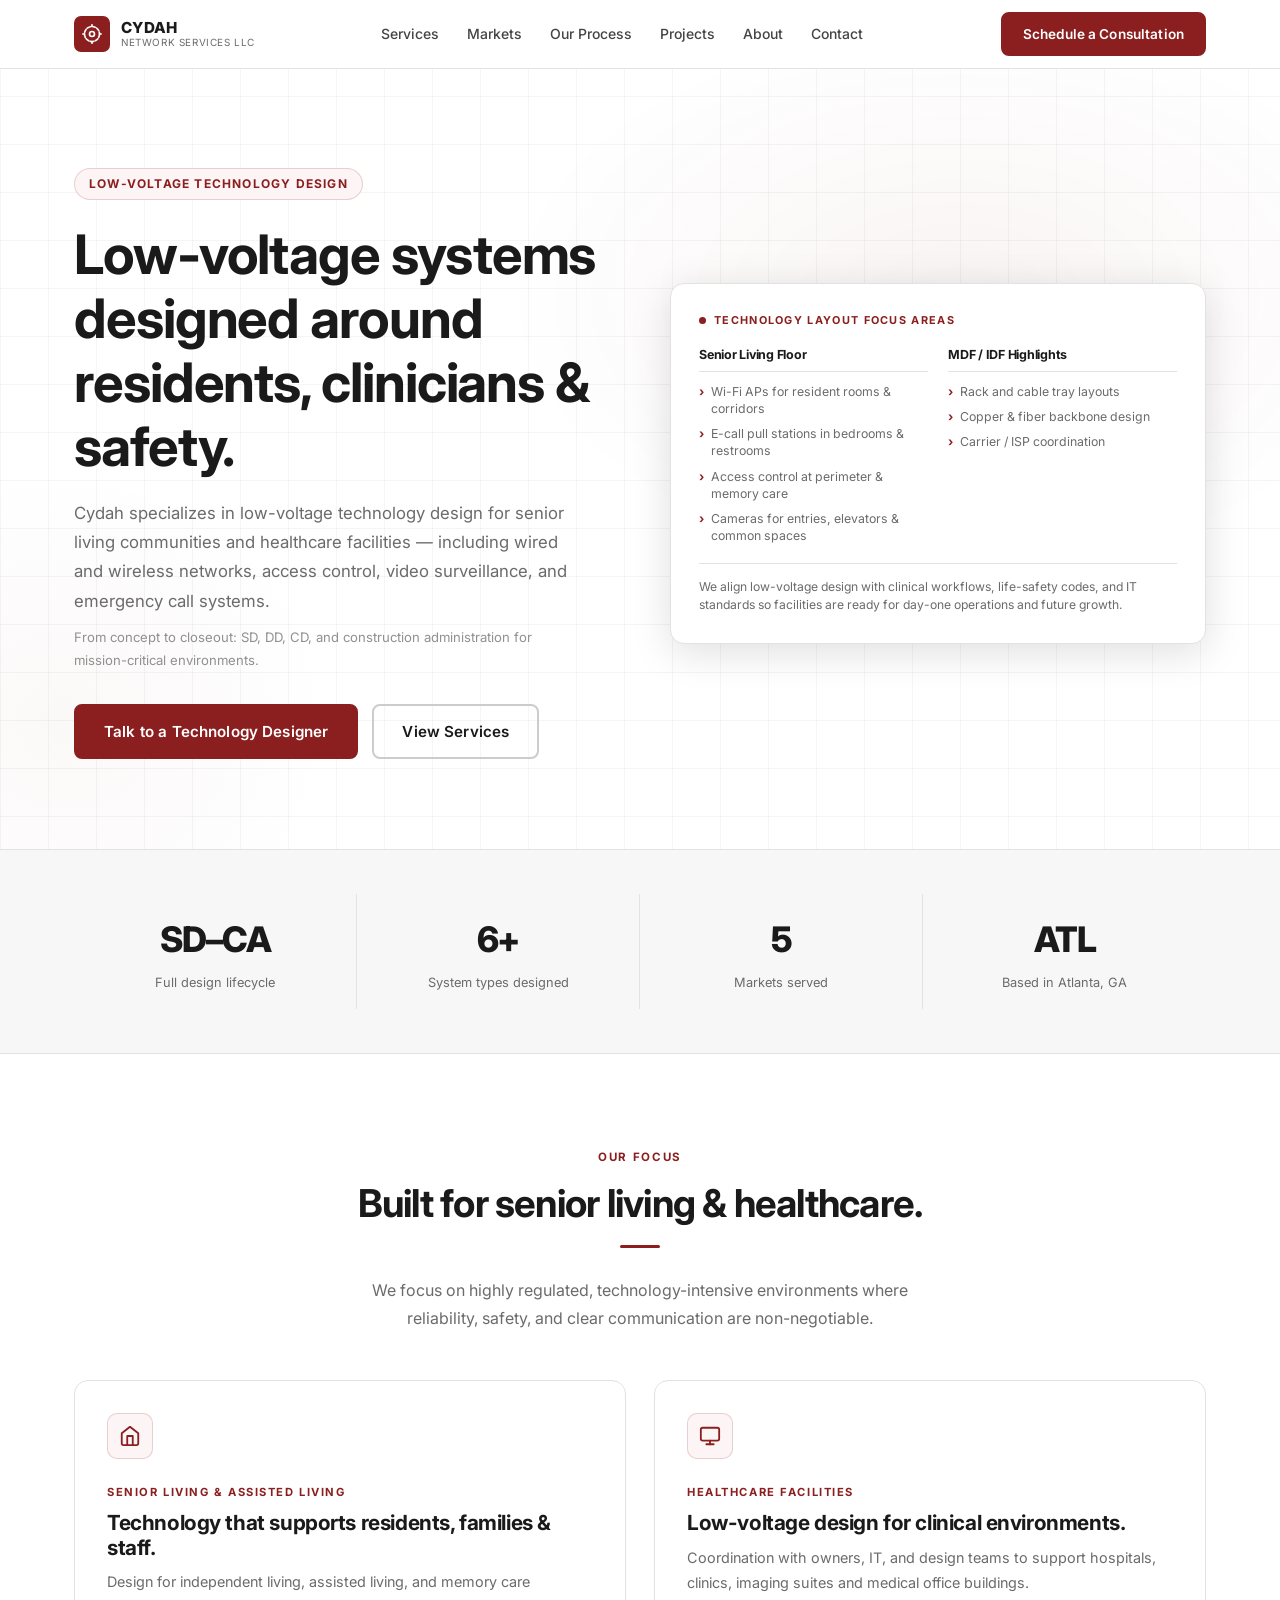
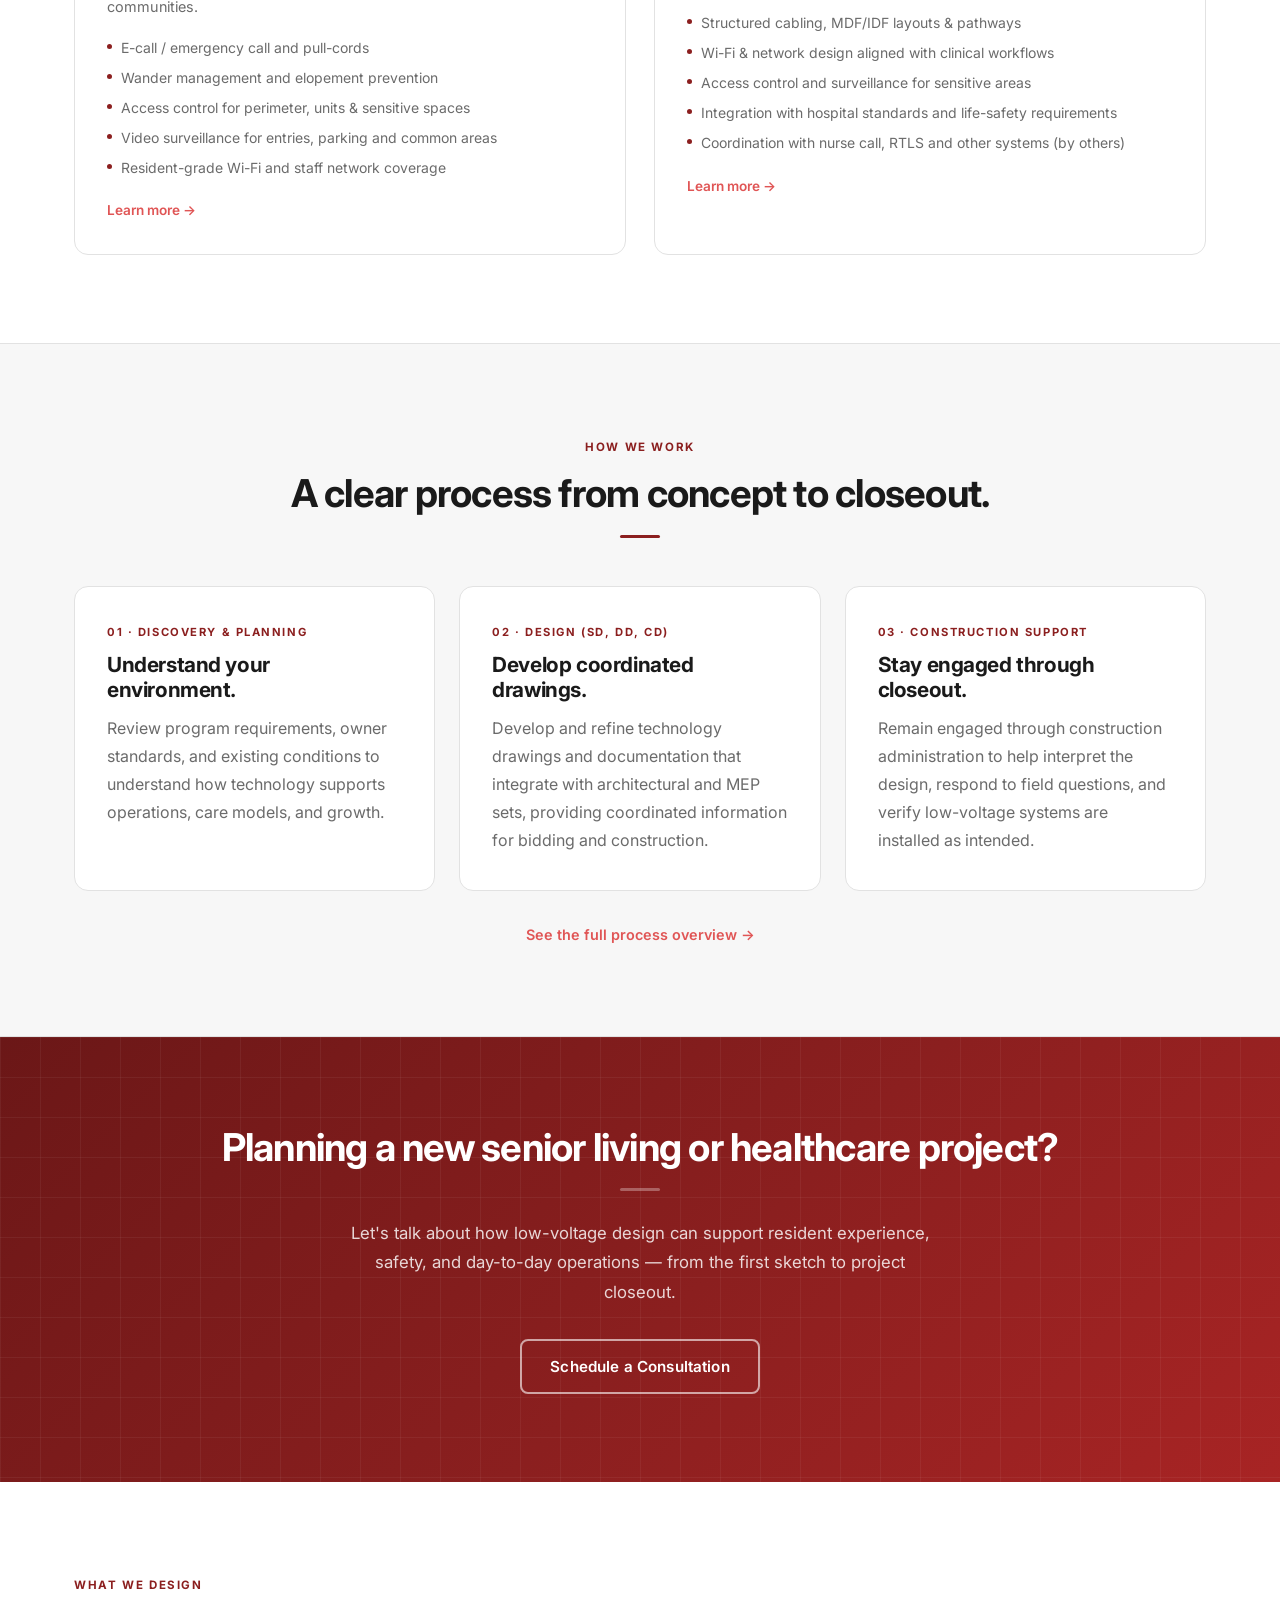
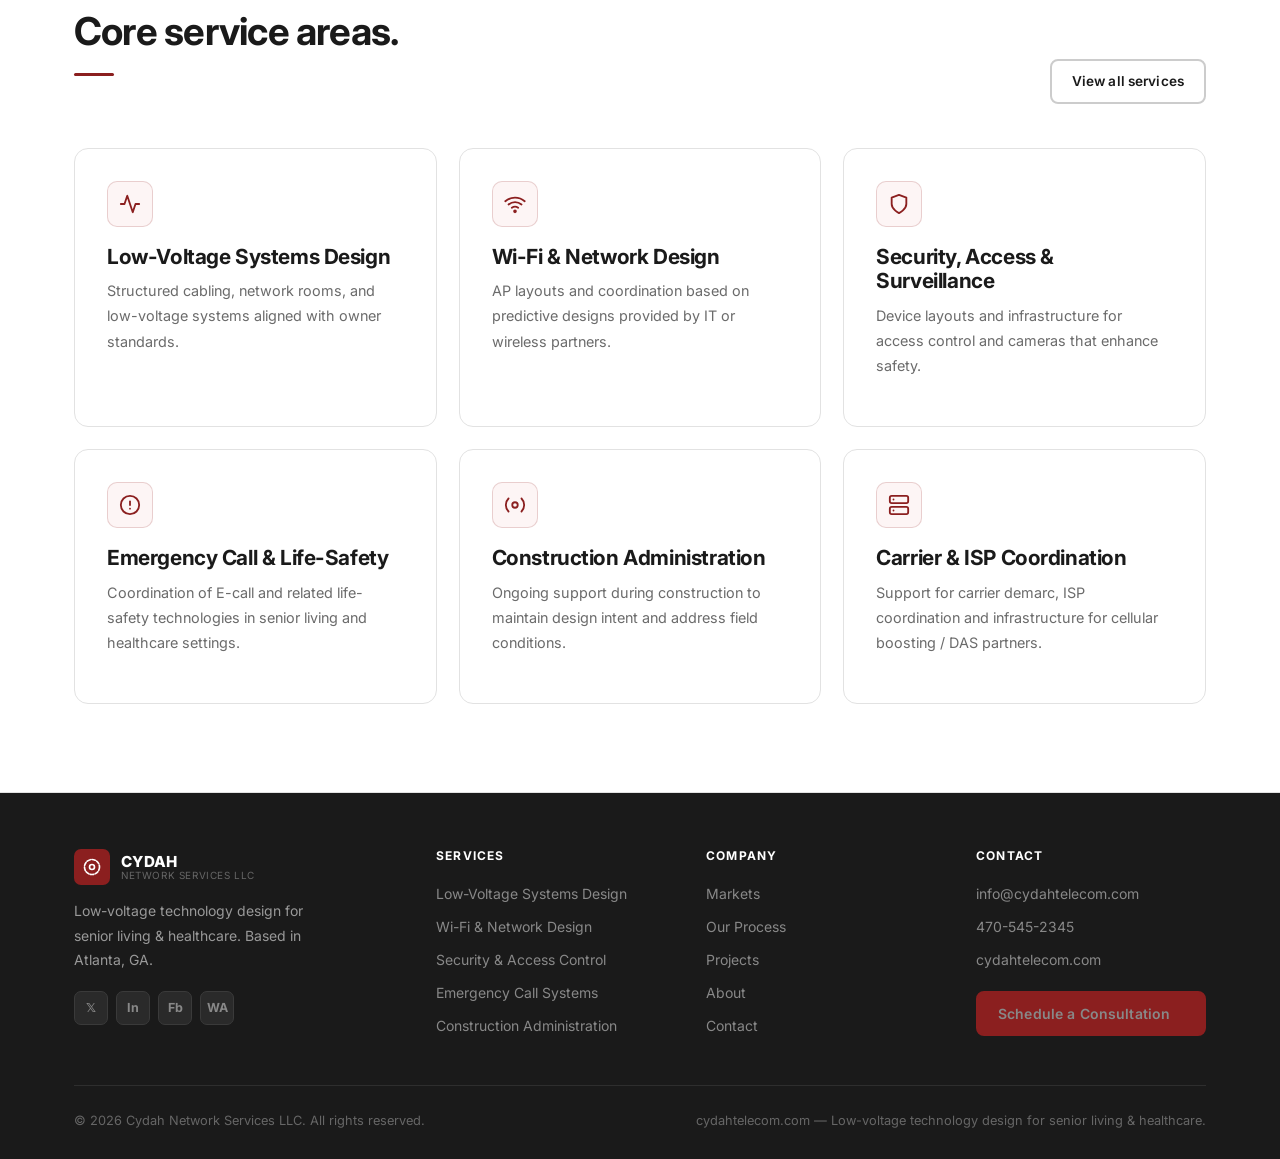
==== commit 0ab5dbea: "aligning all the colors do theyre the same" ====
--- a/index.html
+++ b/index.html
@@ -138,7 +138,7 @@
   <div class="container">
     <div class="text-center" style="margin-bottom: 48px;">
       <span class="section-label">Our Focus</span>
-      <h2 style="color: var(--white);">Built for senior living &amp; healthcare.</h2>
+      <h2 style="color: var(--charcoal);">Built for senior living &amp; healthcare.</h2>
       <div class="divider divider-center"></div>
       <p style="max-width: 560px; margin: 0 auto;">We focus on highly regulated, technology-intensive environments where reliability, safety, and clear communication are non-negotiable.</p>
     </div>
@@ -189,11 +189,11 @@
 </section>
 
 <!-- ═══════════════════════════════ PROCESS TEASER ════════════════════ -->
-<section class="section" style="background: var(--surface); border-top: 1px solid var(--border); border-bottom: 1px solid var(--border);">
+<section class="section section-alt">
   <div class="container">
     <div class="text-center" style="margin-bottom: 48px;">
       <span class="section-label">How We Work</span>
-      <h2 style="color: var(--white);">A clear process from concept to closeout.</h2>
+      <h2 style="color: var(--charcoal);">A clear process from concept to closeout.</h2>
       <div class="divider divider-center"></div>
     </div>
     <div class="grid-3">
@@ -235,7 +235,7 @@
     <div style="display: flex; justify-content: space-between; align-items: flex-end; margin-bottom: 44px; flex-wrap: wrap; gap: 20px;">
       <div>
         <span class="section-label">What We Design</span>
-        <h2 style="color: var(--white);">Core service areas.</h2>
+        <h2 style="color: var(--charcoal);">Core service areas.</h2>
         <div class="divider"></div>
       </div>
       <a href="services.html" class="btn btn-outline btn-sm">View all services</a>
--- a/styles.css
+++ b/styles.css
@@ -1,37 +1,48 @@
 /* ============================================================
-   CYDAH NETWORK SERVICES LLC — Global Styles
+   CYDAH NETWORK SERVICES LLC — Global Styles (Light Theme)
    ============================================================ */
 
 :root {
-  --red:       #8B1F1F;
-  --red-light: #a82424;
-  --red-dark:  #6b1717;
-  --charcoal:  #1a1a1a;
-  --dark:      #111111;
-  --mid:       #2e2e2e;
-  --surface:   #242424;
-  --border:    #3a3a3a;
-  --white:     #ffffff;
-  --offwhite:  #f5f5f5;
-  --gray-100:  #e8e8e8;
-  --gray-300:  #b0b0b0;
-  --gray-500:  #7a7a7a;
-  --text:      #e8e8e8;
-  --text-muted:#9a9a9a;
-  --radius:    8px;
-  --radius-lg: 14px;
-  --shadow:    0 4px 24px rgba(0,0,0,.45);
-  --shadow-sm: 0 2px 10px rgba(0,0,0,.3);
+  --red:        #8B1F1F;
+  --red-light:  #a82424;
+  --red-dark:   #6b1717;
+  --red-bg:     #fdf5f5;
+  --red-border: rgba(139,31,31,.18);
+
+  --black:      #0f0f0f;
+  --charcoal:   #1a1a1a;
+  --mid:        #2e2e2e;
+  --gray-700:   #444444;
+  --gray-500:   #6b6b6b;
+  --gray-400:   #909090;
+  --gray-200:   #d8d8d8;
+  --gray-100:   #efefef;
+  --gray-50:    #f7f7f7;
+
+  --white:      #ffffff;
+  --bg:         #ffffff;
+  --surface:    #f7f7f7;
+  --surface-2:  #f0f0f0;
+  --border:     #e2e2e2;
+  --border-md:  #cccccc;
+
+  --text:       #1a1a1a;
+  --text-muted: #6b6b6b;
+
+  --radius:     8px;
+  --radius-lg:  14px;
+  --shadow:     0 4px 24px rgba(0,0,0,.10);
+  --shadow-sm:  0 2px 10px rgba(0,0,0,.07);
+  --shadow-lg:  0 8px 40px rgba(0,0,0,.13);
   --transition: 0.22s ease;
 }
 
 *, *::before, *::after { box-sizing: border-box; margin: 0; padding: 0; }
-
 html { scroll-behavior: smooth; }
 
 body {
   font-family: 'Inter', 'Segoe UI', system-ui, -apple-system, sans-serif;
-  background: var(--dark);
+  background: var(--bg);
   color: var(--text);
   line-height: 1.65;
   font-size: 16px;
@@ -46,10 +57,11 @@
   line-height: 1.18;
   font-weight: 700;
   letter-spacing: -0.02em;
+  color: var(--charcoal);
 }
 h1 { font-size: clamp(2rem, 4.5vw, 3.4rem); }
 h2 { font-size: clamp(1.6rem, 3vw, 2.4rem); }
-h3 { font-size: clamp(1.1rem, 2vw, 1.35rem); }
+h3 { font-size: clamp(1.05rem, 2vw, 1.3rem); }
 h4 { font-size: 1rem; }
 p  { color: var(--text-muted); line-height: 1.75; }
 
@@ -59,7 +71,7 @@
   margin: 0 auto;
   padding: 0 24px;
 }
-.section { padding: 88px 0; }
+.section    { padding: 88px 0; }
 .section-sm { padding: 56px 0; }
 
 .grid-2 { display: grid; grid-template-columns: 1fr 1fr; gap: 28px; }
@@ -67,16 +79,16 @@
 .grid-4 { display: grid; grid-template-columns: repeat(4, 1fr); gap: 24px; }
 
 .text-center { text-align: center; }
-.text-red    { color: var(--red-light); }
+.text-red    { color: var(--red); }
 
 /* ── Badge / Label ──────────────────────────────────────── */
 .badge {
   display: inline-block;
-  background: rgba(139,31,31,.18);
-  border: 1px solid rgba(139,31,31,.45);
-  color: #d44;
+  background: var(--red-bg);
+  border: 1px solid var(--red-border);
+  color: var(--red);
   font-size: .75rem;
-  font-weight: 600;
+  font-weight: 700;
   letter-spacing: .1em;
   text-transform: uppercase;
   padding: 5px 14px;
@@ -108,38 +120,36 @@
   background: var(--red-light);
   border-color: var(--red-light);
   transform: translateY(-1px);
+  box-shadow: 0 4px 14px rgba(139,31,31,.25);
 }
 .btn-outline {
   background: transparent;
-  color: var(--white);
-  border-color: rgba(255,255,255,.4);
+  color: var(--charcoal);
+  border-color: var(--border-md);
 }
 .btn-outline:hover {
-  border-color: var(--white);
-  background: rgba(255,255,255,.06);
+  border-color: var(--charcoal);
+  background: var(--gray-50);
   transform: translateY(-1px);
 }
 .btn-outline-red {
   background: transparent;
   color: var(--white);
-  border-color: rgba(255,255,255,.55);
+  border-color: rgba(255,255,255,.6);
 }
 .btn-outline-red:hover {
-  background: rgba(255,255,255,.1);
+  background: rgba(255,255,255,.12);
   border-color: var(--white);
 }
-.btn-sm {
-  padding: 9px 20px;
-  font-size: .85rem;
-}
+.btn-sm { padding: 9px 20px; font-size: .85rem; }
 
 /* ── Navigation ─────────────────────────────────────────── */
 .nav {
   position: fixed;
   top: 0; left: 0; right: 0;
   z-index: 1000;
-  background: rgba(17,17,17,.95);
-  backdrop-filter: blur(14px);
+  background: rgba(255,255,255,.96);
+  backdrop-filter: blur(12px);
   border-bottom: 1px solid var(--border);
 }
 .nav-inner {
@@ -154,48 +164,39 @@
 .nav-logo {
   display: flex;
   align-items: center;
-  gap: 12px;
+  gap: 11px;
   font-weight: 700;
-  font-size: 1.1rem;
-  letter-spacing: -0.01em;
-  color: var(--white);
+  color: var(--charcoal);
 }
 .nav-logo .logo-icon {
-  width: 38px;
-  height: 38px;
+  width: 36px; height: 36px;
   background: var(--red);
   border-radius: 7px;
+  display: flex; align-items: center; justify-content: center;
+  flex-shrink: 0;
+}
+.nav-logo .logo-icon svg { width: 20px; height: 20px; }
+.nav-logo .logo-text { display: flex; flex-direction: column; line-height: 1.1; }
+.nav-logo .logo-name { font-size: .95rem; font-weight: 800; color: var(--charcoal); letter-spacing: .02em; }
+.nav-logo .logo-sub  { font-size: .62rem; font-weight: 400; color: var(--gray-500); letter-spacing: .06em; text-transform: uppercase; }
+
+.nav-links {
   display: flex;
   align-items: center;
-  justify-content: center;
-  flex-shrink: 0;
-}
-.nav-logo .logo-icon svg { width: 22px; height: 22px; }
-.nav-logo .logo-text { display: flex; flex-direction: column; line-height: 1.1; }
-.nav-logo .logo-name { font-size: .95rem; font-weight: 700; color: var(--white); }
-.nav-logo .logo-sub  { font-size: .65rem; font-weight: 400; color: var(--gray-500); letter-spacing: .06em; text-transform: uppercase; }
-
-.nav-links {
-  display: flex;
-  align-items: center;
-  gap: 6px;
+  gap: 2px;
 }
 .nav-links a {
-  padding: 7px 14px;
+  padding: 7px 13px;
   border-radius: 6px;
-  font-size: .88rem;
+  font-size: .875rem;
   font-weight: 500;
-  color: var(--gray-300);
+  color: var(--gray-700);
   transition: color var(--transition), background var(--transition);
 }
-.nav-links a:hover,
-.nav-links a.active {
-  color: var(--white);
-  background: rgba(255,255,255,.07);
-}
-.nav-links a.active { color: #e05555; }
-
-.nav-cta { margin-left: 16px; }
+.nav-links a:hover { color: var(--charcoal); background: var(--gray-100); }
+.nav-links a.active { color: var(--red); background: var(--red-bg); }
+
+.nav-cta { margin-left: 12px; }
 
 .hamburger {
   display: none;
@@ -209,9 +210,9 @@
 }
 .hamburger span {
   display: block;
-  width: 24px;
+  width: 22px;
   height: 2px;
-  background: var(--white);
+  background: var(--charcoal);
   border-radius: 2px;
   transition: all .3s;
 }
@@ -222,28 +223,28 @@
 .mobile-menu {
   display: none;
   flex-direction: column;
-  gap: 4px;
-  padding: 16px 24px 20px;
+  gap: 3px;
+  padding: 14px 24px 20px;
   border-top: 1px solid var(--border);
-  background: rgba(17,17,17,.98);
+  background: var(--white);
 }
 .mobile-menu a {
   display: block;
-  padding: 11px 14px;
+  padding: 10px 13px;
   border-radius: 7px;
   font-size: .95rem;
   font-weight: 500;
-  color: var(--gray-300);
+  color: var(--gray-700);
   transition: all var(--transition);
 }
-.mobile-menu a:hover { color: var(--white); background: rgba(255,255,255,.06); }
+.mobile-menu a:hover { color: var(--charcoal); background: var(--gray-100); }
 .mobile-menu .btn { margin-top: 10px; width: 100%; justify-content: center; }
 .mobile-menu.open { display: flex; }
 
-/* ── Hero (generic, used across pages) ─────────────────── */
+/* ── Hero ───────────────────────────────────────────────── */
 .hero {
   padding-top: 68px;
-  background: linear-gradient(165deg, #111 0%, #1c1c1c 55%, #0d0d0d 100%);
+  background: var(--white);
   overflow: hidden;
   position: relative;
 }
@@ -252,8 +253,8 @@
   position: absolute;
   inset: 0;
   background:
-    radial-gradient(ellipse 60% 50% at 70% 40%, rgba(139,31,31,.12) 0%, transparent 70%),
-    radial-gradient(ellipse 40% 60% at 10% 80%, rgba(139,31,31,.06) 0%, transparent 60%);
+    radial-gradient(ellipse 55% 50% at 75% 35%, rgba(139,31,31,.05) 0%, transparent 65%),
+    radial-gradient(ellipse 35% 50% at 5% 85%, rgba(139,31,31,.03) 0%, transparent 60%);
   pointer-events: none;
 }
 
@@ -262,59 +263,57 @@
   position: absolute;
   inset: 0;
   background-image:
-    linear-gradient(rgba(255,255,255,.03) 1px, transparent 1px),
-    linear-gradient(90deg, rgba(255,255,255,.03) 1px, transparent 1px);
+    linear-gradient(rgba(0,0,0,.04) 1px, transparent 1px),
+    linear-gradient(90deg, rgba(0,0,0,.04) 1px, transparent 1px);
   background-size: 48px 48px;
   pointer-events: none;
 }
 
-/* ── Section Labels ─────────────────────────────────────── */
+/* ── Section Label ──────────────────────────────────────── */
 .section-label {
   display: inline-block;
   font-size: .72rem;
   font-weight: 700;
   letter-spacing: .14em;
   text-transform: uppercase;
-  color: #e05555;
+  color: var(--red);
   margin-bottom: 14px;
 }
 
 /* ── Divider ────────────────────────────────────────────── */
 .divider {
-  width: 48px;
+  width: 40px;
   height: 3px;
   background: var(--red);
   border-radius: 2px;
-  margin: 20px 0 30px;
-}
-.divider-center { margin: 20px auto 30px; }
+  margin: 18px 0 28px;
+}
+.divider-center { margin: 18px auto 28px; }
 
 /* ── Cards ──────────────────────────────────────────────── */
 .card {
-  background: var(--surface);
+  background: var(--white);
   border: 1px solid var(--border);
   border-radius: var(--radius-lg);
   padding: 32px;
   transition: border-color var(--transition), transform var(--transition), box-shadow var(--transition);
 }
 .card:hover {
-  border-color: rgba(139,31,31,.5);
+  border-color: var(--red);
   transform: translateY(-3px);
-  box-shadow: var(--shadow);
+  box-shadow: var(--shadow-lg);
 }
 .card-icon {
-  width: 48px;
-  height: 48px;
-  background: rgba(139,31,31,.15);
+  width: 46px; height: 46px;
+  background: var(--red-bg);
   border-radius: 10px;
-  display: flex;
-  align-items: center;
-  justify-content: center;
-  margin-bottom: 20px;
-}
-.card-icon svg { width: 24px; height: 24px; stroke: #d44; }
-.card h3 { color: var(--white); margin-bottom: 10px; }
-.card p { font-size: .9rem; margin-bottom: 16px; }
+  display: flex; align-items: center; justify-content: center;
+  margin-bottom: 18px;
+  border: 1px solid var(--red-border);
+}
+.card-icon svg { width: 22px; height: 22px; stroke: var(--red); }
+.card h3 { color: var(--charcoal); margin-bottom: 9px; }
+.card p  { font-size: .9rem; margin-bottom: 16px; }
 .card ul { display: flex; flex-direction: column; gap: 7px; }
 .card ul li {
   display: flex;
@@ -325,32 +324,23 @@
 }
 .card ul li::before {
   content: '';
-  width: 6px;
-  height: 6px;
+  width: 5px; height: 5px;
   background: var(--red);
   border-radius: 50%;
   flex-shrink: 0;
-  margin-top: 7px;
-}
-
-/* Light-bg section */
-.section-light { background: var(--offwhite); }
-.section-light h2 { color: #111; }
-.section-light h3 { color: #1a1a1a; }
-.section-light p  { color: #555; }
-.section-light .card {
-  background: var(--white);
-  border-color: #ddd;
-  box-shadow: 0 2px 12px rgba(0,0,0,.07);
-}
-.section-light .card:hover { border-color: var(--red); box-shadow: 0 6px 28px rgba(0,0,0,.12); }
-.section-light .card ul li { color: #444; }
-.section-light .section-label { color: var(--red); }
-.section-light .divider { background: var(--red); }
+  margin-top: 8px;
+}
+
+/* ── Alternate section background ───────────────────────── */
+.section-alt {
+  background: var(--surface);
+  border-top: 1px solid var(--border);
+  border-bottom: 1px solid var(--border);
+}
 
 /* ── CTA Banner ─────────────────────────────────────────── */
 .cta-banner {
-  background: linear-gradient(135deg, var(--red-dark) 0%, var(--red) 60%, #a02020 100%);
+  background: linear-gradient(135deg, var(--red-dark) 0%, var(--red) 55%, var(--red-light) 100%);
   position: relative;
   overflow: hidden;
 }
@@ -359,17 +349,17 @@
   position: absolute;
   inset: 0;
   background-image:
-    linear-gradient(rgba(255,255,255,.04) 1px, transparent 1px),
-    linear-gradient(90deg, rgba(255,255,255,.04) 1px, transparent 1px);
+    linear-gradient(rgba(255,255,255,.05) 1px, transparent 1px),
+    linear-gradient(90deg, rgba(255,255,255,.05) 1px, transparent 1px);
   background-size: 40px 40px;
 }
 .cta-banner .container { position: relative; }
 .cta-banner h2 { color: var(--white); }
-.cta-banner p   { color: rgba(255,255,255,.78); }
+.cta-banner p  { color: rgba(255,255,255,.82); }
 
 /* ── Footer ─────────────────────────────────────────────── */
 .footer {
-  background: #0a0a0a;
+  background: var(--charcoal);
   border-top: 1px solid var(--border);
   padding: 56px 0 28px;
 }
@@ -379,35 +369,37 @@
   gap: 40px;
   margin-bottom: 48px;
 }
-.footer-brand p { font-size: .88rem; color: var(--gray-500); margin-top: 14px; max-width: 260px; }
-.footer h4 { color: var(--white); font-size: .8rem; letter-spacing: .1em; text-transform: uppercase; margin-bottom: 18px; }
+.footer-brand p { font-size: .875rem; color: #999; margin-top: 14px; max-width: 260px; }
+.footer h4 { color: var(--white); font-size: .75rem; letter-spacing: .1em; text-transform: uppercase; margin-bottom: 18px; }
 .footer-links { display: flex; flex-direction: column; gap: 10px; }
-.footer-links a { font-size: .88rem; color: var(--gray-500); transition: color var(--transition); }
+.footer-links a { font-size: .875rem; color: #888; transition: color var(--transition); }
 .footer-links a:hover { color: var(--white); }
 .footer-contact-info { display: flex; flex-direction: column; gap: 10px; }
-.footer-contact-info a { font-size: .88rem; color: var(--gray-500); transition: color var(--transition); }
+.footer-contact-info a { font-size: .875rem; color: #888; transition: color var(--transition); }
 .footer-contact-info a:hover { color: var(--white); }
-.social-links { display: flex; gap: 10px; margin-top: 4px; }
+.social-links { display: flex; gap: 8px; margin-top: 4px; }
 .social-links a {
-  width: 36px; height: 36px;
-  background: var(--surface);
-  border: 1px solid var(--border);
+  width: 34px; height: 34px;
+  background: #2a2a2a;
+  border: 1px solid #3a3a3a;
   border-radius: 7px;
   display: flex; align-items: center; justify-content: center;
-  color: var(--gray-300);
-  font-size: .8rem;
+  color: #888;
+  font-size: .78rem;
   font-weight: 700;
   transition: all var(--transition);
 }
 .social-links a:hover { background: var(--red); border-color: var(--red); color: var(--white); }
+.footer .nav-logo .logo-name { color: var(--white); }
+.footer .nav-logo .logo-sub  { color: #666; }
 .footer-bottom {
-  border-top: 1px solid var(--border);
+  border-top: 1px solid #2e2e2e;
   padding-top: 24px;
   display: flex;
   align-items: center;
   justify-content: space-between;
-  font-size: .82rem;
-  color: var(--gray-500);
+  font-size: .8rem;
+  color: #666;
   flex-wrap: wrap;
   gap: 12px;
 }
@@ -415,60 +407,62 @@
 /* ── Page Hero (inner pages) ────────────────────────────── */
 .page-hero {
   padding: 130px 0 80px;
-  background: linear-gradient(160deg, #111 0%, #1a1a1a 100%);
+  background: var(--surface);
+  border-bottom: 1px solid var(--border);
   position: relative;
   overflow: hidden;
 }
-.page-hero .bg-grid { opacity: .6; }
+.page-hero .bg-grid { opacity: .5; }
 .page-hero .container { position: relative; }
-.page-hero h1 { color: var(--white); margin-bottom: 18px; }
-.page-hero p  { font-size: 1.1rem; max-width: 620px; }
-
-/* ── Number Steps ───────────────────────────────────────── */
+.page-hero h1 { color: var(--charcoal); margin-bottom: 18px; }
+.page-hero p  { font-size: 1.05rem; max-width: 600px; }
+
+/* ── Number Step Cards ──────────────────────────────────── */
 .step-num {
-  font-size: .72rem;
+  font-size: .7rem;
   font-weight: 700;
   letter-spacing: .14em;
-  color: var(--red-light);
+  color: var(--red);
   text-transform: uppercase;
   margin-bottom: 12px;
 }
 .step-card {
-  background: var(--surface);
+  background: var(--white);
   border: 1px solid var(--border);
   border-radius: var(--radius-lg);
   padding: 36px 32px;
-  position: relative;
-  transition: border-color var(--transition), transform var(--transition);
-}
-.step-card:hover { border-color: rgba(139,31,31,.5); transform: translateY(-3px); }
-.step-card h3 { color: var(--white); margin-bottom: 12px; }
-.step-card p  { font-size: .92rem; }
+  transition: border-color var(--transition), transform var(--transition), box-shadow var(--transition);
+}
+.step-card:hover { border-color: var(--red); transform: translateY(-3px); box-shadow: var(--shadow); }
+.step-card h3 { color: var(--charcoal); margin-bottom: 12px; }
 
 /* ── Form ───────────────────────────────────────────────── */
-.form-group { display: flex; flex-direction: column; gap: 7px; }
-.form-group label { font-size: .84rem; font-weight: 600; color: var(--gray-300); letter-spacing: .02em; }
+.form-group { display: flex; flex-direction: column; gap: 6px; }
+.form-group label { font-size: .82rem; font-weight: 600; color: var(--charcoal); letter-spacing: .01em; }
 .form-group input,
 .form-group select,
 .form-group textarea {
-  background: var(--surface);
-  border: 1px solid var(--border);
+  background: var(--white);
+  border: 1px solid var(--border-md);
   border-radius: var(--radius);
   padding: 12px 16px;
   font-size: .92rem;
-  color: var(--white);
+  color: var(--charcoal);
   font-family: inherit;
-  transition: border-color var(--transition);
+  transition: border-color var(--transition), box-shadow var(--transition);
   outline: none;
   width: 100%;
 }
 .form-group input:focus,
 .form-group select:focus,
-.form-group textarea:focus { border-color: var(--red); }
+.form-group textarea:focus {
+  border-color: var(--red);
+  box-shadow: 0 0 0 3px rgba(139,31,31,.08);
+}
 .form-group select { appearance: none; cursor: pointer; }
 .form-group textarea { resize: vertical; min-height: 110px; }
 .form-group input::placeholder,
-.form-group textarea::placeholder { color: var(--gray-500); }
+.form-group textarea::placeholder { color: var(--gray-400); }
 .form-grid { display: grid; grid-template-columns: 1fr 1fr; gap: 20px; }
 .checkbox-group {
   display: flex;
@@ -477,25 +471,25 @@
   cursor: pointer;
 }
 .checkbox-group input[type="checkbox"] {
-  width: 18px; height: 18px;
+  width: 17px; height: 17px;
   flex-shrink: 0;
   accent-color: var(--red);
   margin-top: 2px;
   cursor: pointer;
 }
-.checkbox-group span { font-size: .9rem; color: var(--gray-300); }
+.checkbox-group span { font-size: .9rem; color: var(--gray-700); }
 
 /* ── Project Cards ──────────────────────────────────────── */
 .project-card {
-  background: var(--surface);
+  background: var(--white);
   border: 1px solid var(--border);
   border-radius: var(--radius-lg);
   overflow: hidden;
   transition: border-color var(--transition), transform var(--transition), box-shadow var(--transition);
 }
-.project-card:hover { border-color: rgba(139,31,31,.5); transform: translateY(-4px); box-shadow: var(--shadow); }
+.project-card:hover { border-color: var(--red); transform: translateY(-4px); box-shadow: var(--shadow-lg); }
 .project-card-header {
-  background: linear-gradient(135deg, var(--mid) 0%, var(--surface) 100%);
+  background: var(--surface);
   padding: 28px;
   border-bottom: 1px solid var(--border);
   position: relative;
@@ -508,86 +502,88 @@
 .project-card-header .bg-pattern {
   position: absolute;
   inset: 0;
-  background-image: radial-gradient(circle at 20% 20%, rgba(139,31,31,.15) 0%, transparent 50%),
-    linear-gradient(rgba(255,255,255,.02) 1px, transparent 1px),
-    linear-gradient(90deg, rgba(255,255,255,.02) 1px, transparent 1px);
-  background-size: 100% 100%, 32px 32px, 32px 32px;
+  background-image:
+    radial-gradient(circle at 15% 15%, rgba(139,31,31,.06) 0%, transparent 50%),
+    linear-gradient(rgba(0,0,0,.025) 1px, transparent 1px),
+    linear-gradient(90deg, rgba(0,0,0,.025) 1px, transparent 1px);
+  background-size: 100% 100%, 30px 30px, 30px 30px;
 }
 .project-card-header .cat-label {
   position: relative;
-  font-size: .72rem;
+  font-size: .7rem;
   font-weight: 700;
   letter-spacing: .1em;
   text-transform: uppercase;
-  color: #e05555;
+  color: var(--red);
   margin-bottom: 8px;
 }
-.project-card-header h3 { position: relative; color: var(--white); font-size: 1.05rem; }
+.project-card-header h3 { position: relative; color: var(--charcoal); font-size: 1.05rem; }
 .project-card-body { padding: 24px 28px; }
-.project-card-body .location { font-size: .82rem; color: var(--gray-500); margin-bottom: 16px; display: flex; align-items: center; gap: 6px; }
+.project-card-body .location { font-size: .8rem; color: var(--gray-500); margin-bottom: 16px; display: flex; align-items: center; gap: 6px; }
 .project-card-body ul { display: flex; flex-direction: column; gap: 8px; }
 .project-card-body ul li { font-size: .875rem; color: var(--text-muted); display: flex; gap: 9px; align-items: flex-start; }
-.project-card-body ul li::before { content: ''; width: 6px; height: 6px; background: var(--red); border-radius: 50%; flex-shrink: 0; margin-top: 7px; }
-
-/* ── Market Sections ────────────────────────────────────── */
+.project-card-body ul li::before { content: ''; width: 5px; height: 5px; background: var(--red); border-radius: 50%; flex-shrink: 0; margin-top: 8px; }
+
+/* ── Market Blocks ──────────────────────────────────────── */
 .market-block {
-  padding: 48px;
-  background: var(--surface);
-  border: 1px solid var(--border);
-  border-radius: var(--radius-lg);
-  transition: border-color var(--transition);
-}
-.market-block:hover { border-color: rgba(139,31,31,.4); }
-.market-block h3 { color: var(--white); margin-bottom: 10px; font-size: 1.3rem; }
+  padding: 44px 48px;
+  background: var(--white);
+  border: 1px solid var(--border);
+  border-radius: var(--radius-lg);
+  transition: border-color var(--transition), box-shadow var(--transition);
+}
+.market-block:hover { border-color: var(--red); box-shadow: var(--shadow); }
+.market-block h3 { color: var(--charcoal); margin-bottom: 8px; font-size: 1.3rem; }
 .market-block .sub { color: var(--text-muted); font-size: .95rem; margin-bottom: 24px; }
 .market-block ul { display: flex; flex-direction: column; gap: 10px; }
 .market-block ul li { display: flex; align-items: flex-start; gap: 10px; color: var(--text-muted); font-size: .9rem; }
-.market-block ul li::before { content: ''; width: 6px; height: 6px; background: var(--red); border-radius: 50%; flex-shrink: 0; margin-top: 7px; }
+.market-block ul li::before { content: ''; width: 5px; height: 5px; background: var(--red); border-radius: 50%; flex-shrink: 0; margin-top: 8px; }
 .market-block .ref { margin-top: 24px; padding-top: 20px; border-top: 1px solid var(--border); font-size: .8rem; color: var(--gray-500); }
 
-/* ── Info Panel (contact sidebar, about sidebar) ─────────── */
+/* ── Info Panel ─────────────────────────────────────────── */
 .info-panel {
-  background: var(--surface);
+  background: var(--white);
   border: 1px solid var(--border);
   border-radius: var(--radius-lg);
   padding: 36px;
 }
-.info-panel h3 { color: var(--white); margin-bottom: 24px; }
+.info-panel h3 { color: var(--charcoal); margin-bottom: 24px; }
 .info-item {
   display: flex;
   flex-direction: column;
-  gap: 4px;
-  padding: 16px 0;
+  gap: 3px;
+  padding: 14px 0;
   border-bottom: 1px solid var(--border);
 }
 .info-item:last-of-type { border-bottom: none; }
-.info-item .label { font-size: .75rem; font-weight: 700; letter-spacing: .1em; text-transform: uppercase; color: var(--gray-500); }
-.info-item .value { font-size: .95rem; color: var(--white); }
-.info-item .value a { color: #e05555; transition: color var(--transition); }
+.info-item .label { font-size: .72rem; font-weight: 700; letter-spacing: .1em; text-transform: uppercase; color: var(--gray-400); }
+.info-item .value { font-size: .92rem; color: var(--charcoal); }
+.info-item .value a { color: var(--red); transition: color var(--transition); }
 .info-item .value a:hover { color: var(--red-light); }
 
-/* ── Expect list (about page) ───────────────────────────── */
-.expect-list { display: flex; flex-direction: column; gap: 16px; }
+/* ── Expect list ────────────────────────────────────────── */
+.expect-list { display: flex; flex-direction: column; gap: 14px; }
 .expect-item {
   display: flex;
   gap: 14px;
   align-items: flex-start;
   padding: 16px;
-  background: var(--mid);
+  background: var(--surface);
   border-radius: var(--radius);
   border: 1px solid var(--border);
 }
 .expect-item .check {
   width: 28px; height: 28px;
-  background: rgba(139,31,31,.2);
+  background: var(--red-bg);
   border-radius: 6px;
   display: flex; align-items: center; justify-content: center;
   flex-shrink: 0;
-}
-.expect-item .check svg { width: 15px; height: 15px; stroke: #d44; }
-.expect-item p { font-size: .9rem; color: var(--text-muted); margin: 0; line-height: 1.55; }
-
-/* ── Stat highlight strip ───────────────────────────────── */
+  border: 1px solid var(--red-border);
+}
+.expect-item .check svg { width: 14px; height: 14px; stroke: var(--red); }
+.expect-item p { font-size: .88rem; color: var(--text-muted); margin: 0; line-height: 1.6; }
+
+/* ── Stat strip ─────────────────────────────────────────── */
 .stat-strip {
   background: var(--surface);
   border-top: 1px solid var(--border);
@@ -597,31 +593,30 @@
 .stat-strip .stats-grid {
   display: grid;
   grid-template-columns: repeat(4, 1fr);
-  gap: 0;
 }
 .stat-item {
   text-align: center;
-  padding: 20px;
+  padding: 16px 24px;
   border-right: 1px solid var(--border);
 }
 .stat-item:last-child { border-right: none; }
-.stat-item .num { font-size: 2.2rem; font-weight: 800; color: var(--white); letter-spacing: -0.04em; }
-.stat-item .stat-label { font-size: .82rem; color: var(--gray-500); margin-top: 4px; }
+.stat-item .num { font-size: 2.2rem; font-weight: 800; color: var(--charcoal); letter-spacing: -0.04em; }
+.stat-item .stat-label { font-size: .8rem; color: var(--gray-500); margin-top: 4px; }
 
 /* ── Hero floating card ─────────────────────────────────── */
 .float-card {
-  background: #1e1e1e;
-  border: 1px solid #3a3a3a;
+  background: var(--white);
+  border: 1px solid var(--border);
   border-radius: var(--radius-lg);
   padding: 28px;
-  box-shadow: 0 8px 40px rgba(0,0,0,.5);
+  box-shadow: var(--shadow-lg);
 }
 .float-card .card-tag {
-  font-size: .7rem;
+  font-size: .68rem;
   font-weight: 700;
   letter-spacing: .12em;
   text-transform: uppercase;
-  color: #e05555;
+  color: var(--red);
   margin-bottom: 18px;
   display: flex;
   align-items: center;
@@ -629,21 +624,21 @@
 }
 .float-card .card-tag::before {
   content: '';
-  width: 8px; height: 8px;
-  background: #e05555;
+  width: 7px; height: 7px;
+  background: var(--red);
   border-radius: 50%;
   animation: pulse 2s infinite;
 }
 @keyframes pulse {
   0%,100% { opacity: 1; }
-  50% { opacity: .4; }
+  50% { opacity: .35; }
 }
 .float-card-cols { display: grid; grid-template-columns: 1fr 1fr; gap: 20px; }
-.float-col h4 { font-size: .8rem; color: var(--white); margin-bottom: 12px; padding-bottom: 8px; border-bottom: 1px solid var(--border); }
+.float-col h4 { font-size: .78rem; color: var(--charcoal); margin-bottom: 11px; padding-bottom: 8px; border-bottom: 1px solid var(--border); font-weight: 700; }
 .float-col ul { display: flex; flex-direction: column; gap: 8px; }
-.float-col ul li { font-size: .78rem; color: var(--gray-300); display: flex; gap: 7px; align-items: flex-start; line-height: 1.4; }
-.float-col ul li::before { content: '›'; color: #e05555; font-weight: 700; flex-shrink: 0; }
-.float-card-footer { margin-top: 18px; padding-top: 16px; border-top: 1px solid var(--border); font-size: .76rem; color: var(--gray-500); line-height: 1.5; }
+.float-col ul li { font-size: .77rem; color: var(--text-muted); display: flex; gap: 7px; align-items: flex-start; line-height: 1.4; }
+.float-col ul li::before { content: '›'; color: var(--red); font-weight: 700; flex-shrink: 0; }
+.float-card-footer { margin-top: 18px; padding-top: 14px; border-top: 1px solid var(--border); font-size: .76rem; color: var(--gray-500); line-height: 1.55; }
 
 /* ── Home hero layout ────────────────────────────────────── */
 .home-hero-grid {
@@ -654,38 +649,215 @@
   padding: 100px 0 90px;
   position: relative;
 }
-.home-hero-left { position: relative; }
-.home-hero-left h1 { color: var(--white); margin-bottom: 20px; }
-.home-hero-left p { font-size: 1.05rem; max-width: 500px; margin-bottom: 12px; }
-.hero-note { font-size: .82rem !important; color: var(--gray-500) !important; margin-bottom: 32px !important; }
+.home-hero-left h1 { color: var(--charcoal); margin-bottom: 20px; }
+.home-hero-left p  { font-size: 1.05rem; max-width: 500px; margin-bottom: 10px; }
+.hero-note { font-size: .82rem !important; color: var(--gray-400) !important; margin-bottom: 32px !important; }
 .hero-ctas { display: flex; gap: 14px; align-items: center; flex-wrap: wrap; }
+
+/* ── Process page step layout ───────────────────────────── */
+.process-steps { display: flex; flex-direction: column; }
+.process-step {
+  display: grid;
+  grid-template-columns: 80px 1fr;
+}
+.step-left { display: flex; flex-direction: column; align-items: center; padding-top: 4px; }
+.step-circle {
+  width: 50px; height: 50px;
+  background: var(--red);
+  border-radius: 50%;
+  display: flex; align-items: center; justify-content: center;
+  font-size: .85rem;
+  font-weight: 800;
+  color: var(--white);
+  flex-shrink: 0;
+  position: relative;
+  z-index: 1;
+}
+.step-line { width: 2px; flex: 1; background: var(--border); margin: 8px 0; min-height: 60px; }
+.process-step:last-child .step-line { display: none; }
+.step-right { padding: 0 0 56px 32px; }
+.step-right h3 { color: var(--charcoal); font-size: 1.4rem; margin-bottom: 12px; }
+.step-right .detail-grid {
+  display: grid;
+  grid-template-columns: repeat(3, 1fr);
+  gap: 16px;
+  margin-top: 24px;
+}
+.detail-item {
+  background: var(--surface);
+  border: 1px solid var(--border);
+  border-radius: var(--radius);
+  padding: 18px 20px;
+}
+.detail-item h4 { color: var(--charcoal); font-size: .85rem; margin-bottom: 7px; }
+.detail-item p  { font-size: .8rem; }
+
+.integration-bar {
+  background: var(--surface);
+  border: 1px solid var(--border);
+  border-radius: var(--radius-lg);
+  padding: 36px 40px;
+}
+.integration-bar h3 { color: var(--charcoal); margin-bottom: 12px; }
+.team-chips { display: flex; flex-wrap: wrap; gap: 9px; margin-top: 16px; }
+.chip {
+  background: var(--white);
+  border: 1px solid var(--border-md);
+  border-radius: 100px;
+  padding: 5px 15px;
+  font-size: .78rem;
+  font-weight: 600;
+  color: var(--gray-700);
+}
+
+/* ── About page ─────────────────────────────────────────── */
+.values-grid { display: grid; grid-template-columns: repeat(2, 1fr); gap: 18px; margin-top: 32px; }
+.value-card {
+  background: var(--white);
+  border: 1px solid var(--border);
+  border-radius: var(--radius-lg);
+  padding: 26px;
+  transition: border-color var(--transition);
+}
+.value-card:hover { border-color: var(--red); }
+.value-card h4 { color: var(--charcoal); margin-bottom: 7px; font-size: .95rem; }
+.value-card p  { font-size: .86rem; }
+
+/* ── Contact page ───────────────────────────────────────── */
+.contact-block {
+  background: var(--white);
+  border: 1px solid var(--border);
+  border-radius: var(--radius-lg);
+  padding: 28px;
+}
+.contact-block h3 { color: var(--charcoal); font-size: 1rem; margin-bottom: 18px; }
+.contact-detail { display: flex; align-items: flex-start; gap: 14px; padding: 12px 0; border-bottom: 1px solid var(--border); }
+.contact-detail:last-child { border-bottom: none; }
+.contact-detail .icon {
+  width: 34px; height: 34px;
+  background: var(--red-bg);
+  border-radius: 8px;
+  display: flex; align-items: center; justify-content: center;
+  flex-shrink: 0;
+  border: 1px solid var(--red-border);
+}
+.contact-detail .icon svg { width: 16px; height: 16px; stroke: var(--red); }
+.contact-detail .d-label { font-size: .68rem; font-weight: 700; letter-spacing: .08em; text-transform: uppercase; color: var(--gray-400); margin-bottom: 2px; }
+.contact-detail .d-value { font-size: .9rem; color: var(--charcoal); }
+.contact-detail .d-value a { color: var(--red); }
+.contact-detail .d-value a:hover { color: var(--red-light); }
+.form-card {
+  background: var(--white);
+  border: 1px solid var(--border);
+  border-radius: var(--radius-lg);
+  padding: 40px;
+}
+.form-card h2 { color: var(--charcoal); margin-bottom: 8px; font-size: 1.4rem; }
+.form-card .form-sub { font-size: .9rem; margin-bottom: 32px; }
+.form-fields { display: flex; flex-direction: column; gap: 20px; }
+.select-wrap { position: relative; }
+.select-wrap::after {
+  content: '';
+  position: absolute;
+  right: 14px; top: 50%;
+  transform: translateY(-50%);
+  width: 0; height: 0;
+  border-left: 5px solid transparent;
+  border-right: 5px solid transparent;
+  border-top: 5px solid var(--gray-400);
+  pointer-events: none;
+}
+.select-wrap select { padding-right: 36px; }
+.success-msg {
+  display: none;
+  background: #f0faf4;
+  border: 1px solid #b0ddc0;
+  border-radius: var(--radius);
+  padding: 16px 20px;
+  color: #2d7a4f;
+  font-size: .9rem;
+  margin-top: 16px;
+}
+
+/* ── Fade-in animation ──────────────────────────────────── */
+.fade-in { opacity: 0; transform: translateY(18px); transition: opacity .55s ease, transform .55s ease; }
+.fade-in.visible { opacity: 1; transform: translateY(0); }
+
+/* ── Services grid ──────────────────────────────────────── */
+.services-grid { display: grid; grid-template-columns: repeat(3, 1fr); gap: 24px; }
+.service-card {
+  background: var(--white);
+  border: 1px solid var(--border);
+  border-radius: var(--radius-lg);
+  padding: 36px 30px;
+  transition: border-color var(--transition), transform var(--transition), box-shadow var(--transition);
+}
+.service-card:hover { border-color: var(--red); transform: translateY(-4px); box-shadow: var(--shadow-lg); }
+.service-card .num { font-size: .68rem; font-weight: 700; letter-spacing: .14em; color: var(--red); text-transform: uppercase; margin-bottom: 16px; }
+.service-card h3 { color: var(--charcoal); margin-bottom: 10px; }
+.service-card > p { font-size: .9rem; margin-bottom: 20px; }
+.service-card ul { display: flex; flex-direction: column; gap: 9px; }
+.service-card ul li { display: flex; align-items: flex-start; gap: 9px; font-size: .875rem; color: var(--text-muted); }
+.service-card ul li::before { content: ''; width: 5px; height: 5px; background: var(--red); border-radius: 50%; flex-shrink: 0; margin-top: 8px; }
+
+/* ── Projects grid ──────────────────────────────────────── */
+.projects-grid { display: grid; grid-template-columns: repeat(2, 1fr); gap: 28px; }
+.confidentiality-note {
+  background: var(--red-bg);
+  border: 1px solid var(--red-border);
+  border-radius: var(--radius);
+  padding: 18px 22px;
+  font-size: .875rem;
+  color: var(--gray-700);
+  display: flex;
+  align-items: flex-start;
+  gap: 12px;
+  margin-top: 44px;
+}
+.confidentiality-note svg { flex-shrink: 0; margin-top: 1px; stroke: var(--red); }
+
+/* ── Misc helpers ───────────────────────────────────────── */
+.process-link { display: inline-flex; align-items: center; gap: 7px; font-size: .9rem; font-weight: 600; color: var(--red); margin-top: 32px; transition: gap .2s; }
+.process-link:hover { gap: 12px; }
 
 /* ── Responsive ─────────────────────────────────────────── */
 @media (max-width: 1024px) {
   .grid-4 { grid-template-columns: repeat(2, 1fr); }
   .footer-grid { grid-template-columns: 1fr 1fr; gap: 36px; }
   .stat-strip .stats-grid { grid-template-columns: repeat(2, 1fr); }
-  .stat-item { border-right: none; border-bottom: 1px solid var(--border); }
   .stat-item:nth-child(2n) { border-right: none; }
-}
-
+  .stat-item { border-bottom: 1px solid var(--border); }
+  .services-grid { grid-template-columns: repeat(2, 1fr); }
+}
+@media (max-width: 900px) {
+  .about-layout { grid-template-columns: 1fr; gap: 40px; }
+  .contact-layout { grid-template-columns: 1fr; gap: 36px; }
+}
 @media (max-width: 768px) {
   .nav-links, .nav-cta { display: none; }
   .hamburger { display: flex; }
   .grid-2, .grid-3, .grid-4 { grid-template-columns: 1fr; }
-  .home-hero-grid { grid-template-columns: 1fr; gap: 40px; padding: 90px 0 60px; }
+  .home-hero-grid { grid-template-columns: 1fr; gap: 36px; padding: 90px 0 60px; }
   .footer-grid { grid-template-columns: 1fr; }
   .form-grid { grid-template-columns: 1fr; }
   .market-block { padding: 28px; }
   .float-card-cols { grid-template-columns: 1fr; }
   .stat-strip .stats-grid { grid-template-columns: repeat(2, 1fr); }
-  .section { padding: 60px 0; }
+  .section { padding: 64px 0; }
   .footer-bottom { flex-direction: column; text-align: center; }
-}
-
-@media (max-width: 480px) {
+  .services-grid { grid-template-columns: 1fr; }
+  .projects-grid { grid-template-columns: 1fr; }
+  .step-right .detail-grid { grid-template-columns: 1fr; }
+  .values-grid { grid-template-columns: 1fr; }
+  .form-card { padding: 24px; }
+  .market-body-grid { grid-template-columns: 1fr; }
+}
+@media (max-width: 640px) {
   .hero-ctas { flex-direction: column; align-items: flex-start; }
   .hero-ctas .btn { width: 100%; justify-content: center; }
-  .page-hero { padding: 110px 0 60px; }
+  .page-hero { padding: 108px 0 56px; }
   .card { padding: 24px; }
-}
+  .process-step { grid-template-columns: 48px 1fr; }
+  .step-circle { width: 42px; height: 42px; font-size: .78rem; }
+  .step-right { padding: 0 0 40px 18px; }
+}
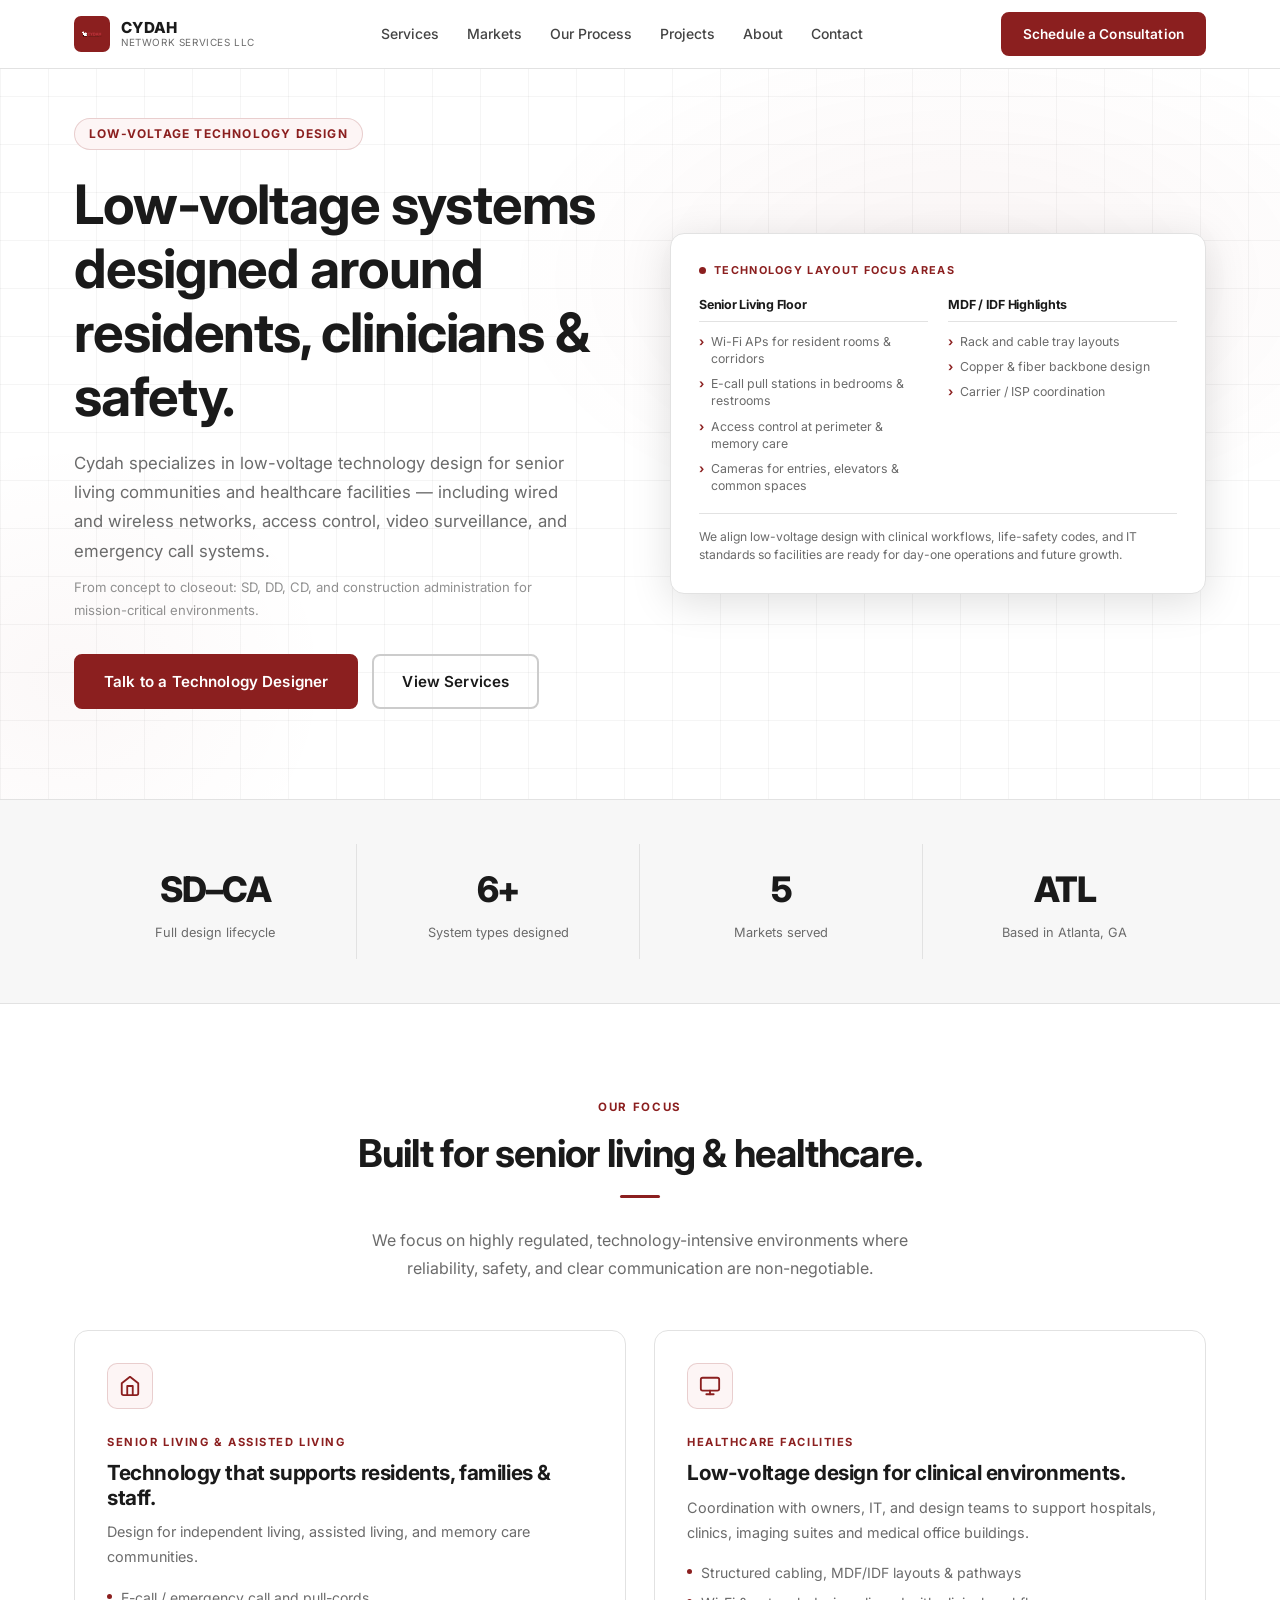
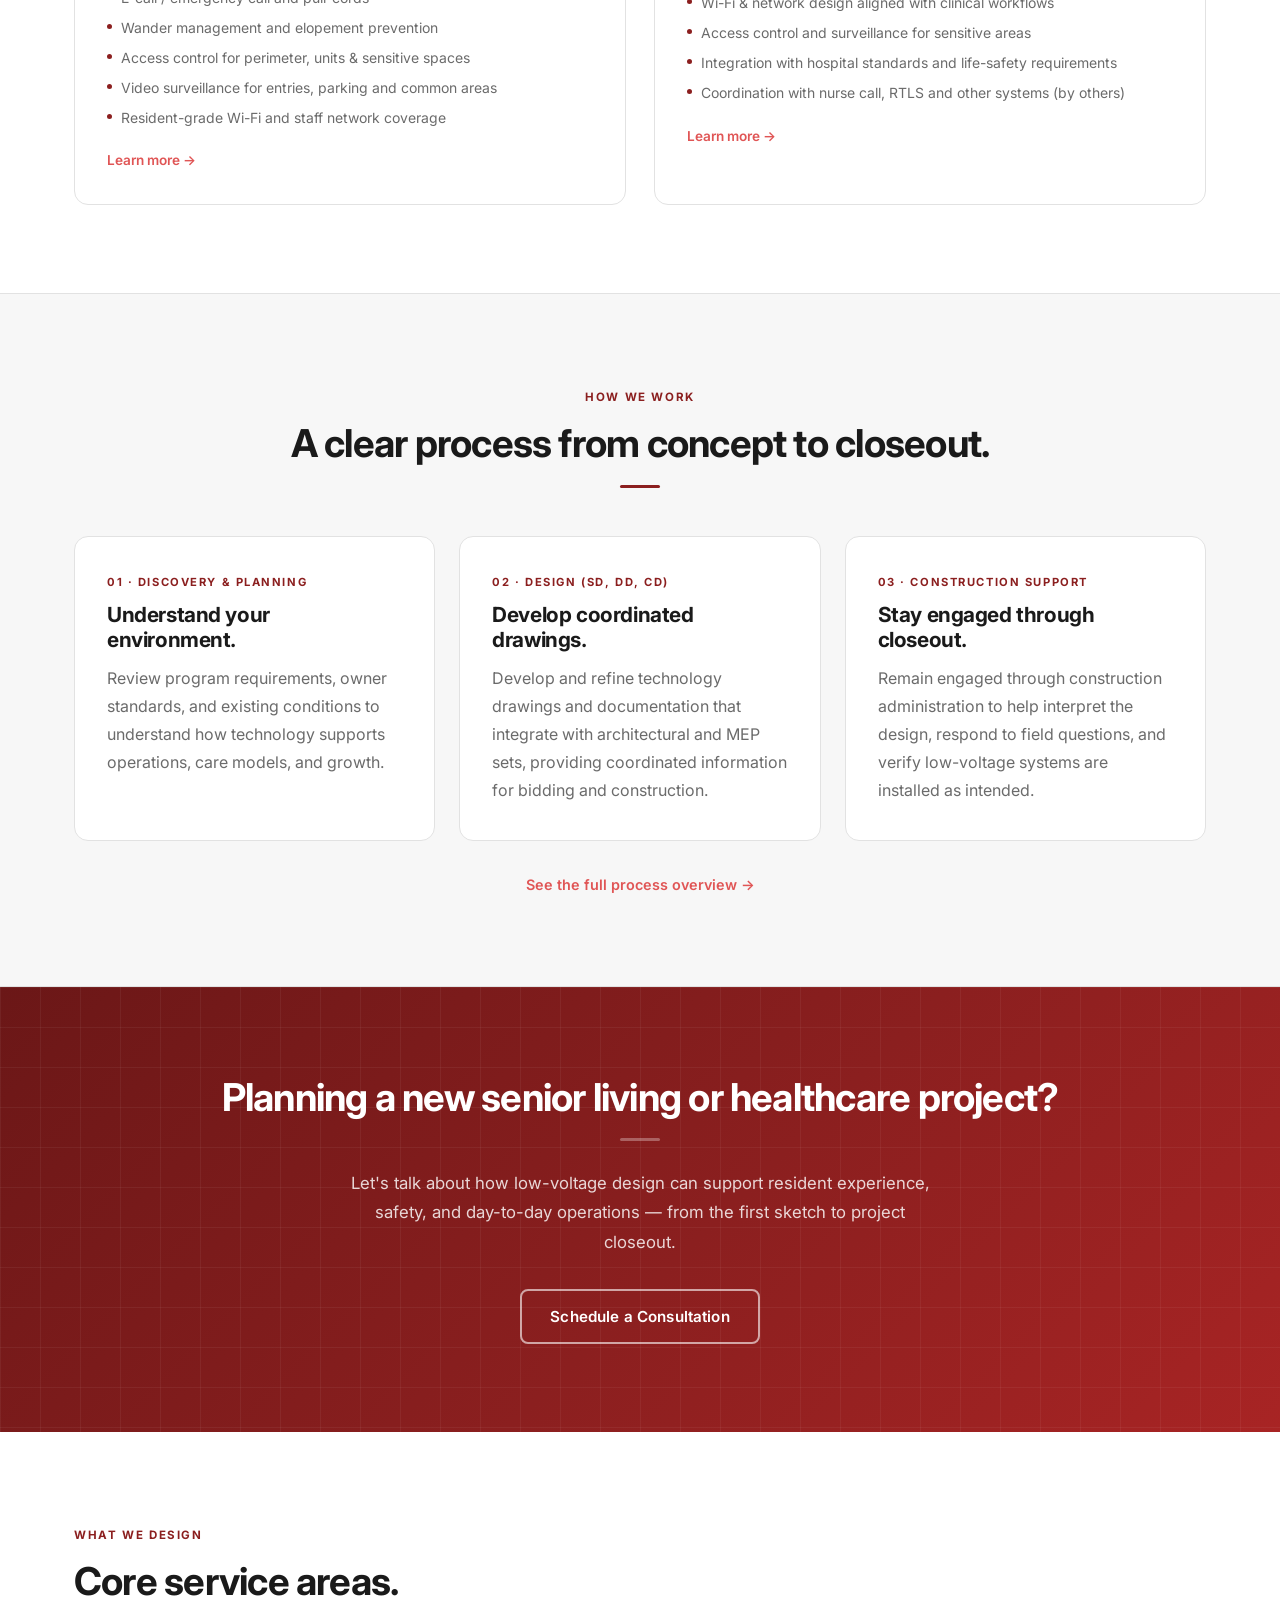
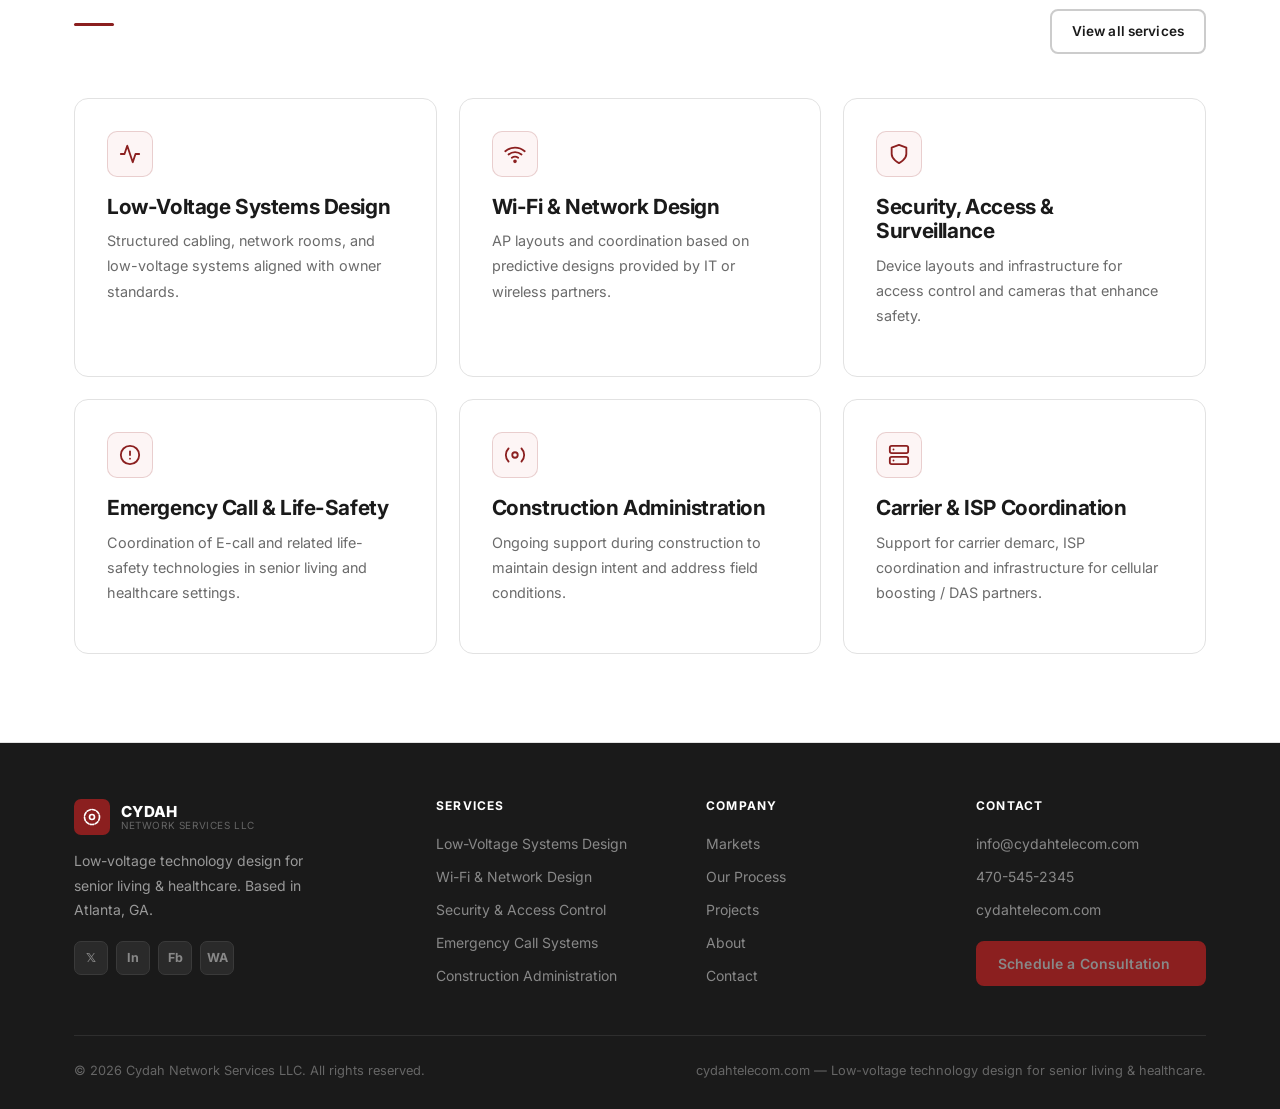
==== commit d46682d8: "edited homepage" ====
--- a/index.html
+++ b/index.html
@@ -25,14 +25,42 @@
   <div class="nav-inner">
     <a href="index.html" class="nav-logo">
       <div class="logo-icon">
-        <svg viewBox="0 0 24 24" fill="none" stroke="#fff" stroke-width="2" stroke-linecap="round" stroke-linejoin="round">
+        <svg xmlns="http://www.w3.org/2000/svg" xmlns:xlink="http://www.w3.org/1999/xlink" width="2000" zoomAndPan="magnify" viewBox="0 0 1500 1499.999933" height="2000" preserveAspectRatio="xMidYMid meet" version="1.0">
+          <defs>
+            <filter x="0%" y="0%" width="100%" height="100%" id="3d76d1e71a"><feColorMatrix values="0 0 0 0 1 0 0 0 0 1 0 0 0 0 1 0 0 0 1 0" color-interpolation-filters="sRGB"/></filter>
+            <filter x="0%" y="0%" width="100%" height="100%" id="f064b900d9"><feColorMatrix values="0 0 0 0 1 0 0 0 0 1 0 0 0 0 1 0.2126 0.7152 0.0722 0 0" color-interpolation-filters="sRGB"/></filter>
+            <!--<g/>-->
+            <clipPath id="e18bd76630">
+              <path d="M 77 663 L 373 663 L 373 958 L 77 958 Z M 77 663 " clip-rule="nonzero"/>
+            </clipPath>
+            <clipPath id="70dfc3f959">
+              <path d="M 74.886719 666.933594 L 74.886719 953.433594 C 74.886719 957.164062 77.910156 960.183594 81.636719 960.183594 L 368.136719 960.183594 C 371.863281 960.183594 374.886719 957.164062 374.886719 953.433594 L 374.886719 666.933594 C 374.886719 663.207031 371.863281 660.183594 368.136719 660.183594 L 81.636719 660.183594 C 77.910156 660.183594 74.886719 663.207031 74.886719 666.933594 Z M 74.886719 666.933594 " clip-rule="nonzero"/>
+            </clipPath>
+            <clipPath id="0bdedcbe20">
+              <path d="M 74.886719 660.183594 L 374.886719 660.183594 L 374.886719 960.183594 L 74.886719 960.183594 Z M 74.886719 660.183594 " clip-rule="nonzero"/>
+            </clipPath>
+            <clipPath id="c8d9cf393f">
+              <path d="M 74.886719 666.933594 L 74.886719 953.433594 C 74.886719 957.164062 77.910156 960.183594 81.636719 960.183594 L 368.136719 960.183594 C 371.863281 960.183594 374.886719 957.164062 374.886719 953.433594 L 374.886719 666.933594 C 374.886719 663.207031 371.863281 660.183594 368.136719 660.183594 L 81.636719 660.183594 C 77.910156 660.183594 74.886719 663.207031 74.886719 666.933594 Z M 74.886719 666.933594 " clip-rule="nonzero"/>
+            </clipPath>
+            <clipPath id="9fe106241e"><rect x="0" width="1052" y="0" height="402"/>
+            </clipPath>
+            <clipPath id="5955a60bb9">
+              <path d="M 0 621 L 434 621 L 434 979 L 0 979 Z M 0 621 " clip-rule="nonzero"/>
+            </clipPath>
+            <clipPath id="0aedff235e"><path d="M 74.882812 621.105469 L 434.484375 802.476562 L 345.316406 979.261719 L -14.28125 797.890625 Z M 74.882812 621.105469 " clip-rule="nonzero"/>
+            </clipPath>
+            <mask id="6c1691f8b3">
+              <g filter="url(#3d76d1e71a)">
+                <g filter="url(#f064b900d9)" transform="matrix(0.187291, 0.0944647, -0.094556, 0.187472, 74.883739, 621.104043)">
+                  <image x="0" y="0" width="1920" xlink:href="[data-uri]" height="943" preserveAspectRatio="xMidYMid meet"/></g></g></mask><clipPath id="cfff57ea01"><path d="M 204 756 L 396 756 L 396 917 L 204 917 Z M 204 756 " clip-rule="nonzero"/></clipPath><clipPath id="259c096bd9"><path d="M 178.289062 863.152344 L 241.414062 726.253906 L 421.898438 809.480469 L 358.773438 946.378906 Z M 178.289062 863.152344 " clip-rule="nonzero"/></clipPath><clipPath id="bae9d9d3d5"><path d="M 178.289062 863.152344 L 241.414062 726.253906 L 421.898438 809.480469 L 358.773438 946.378906 Z M 178.289062 863.152344 " clip-rule="nonzero"/></clipPath><clipPath id="42d11e05f6"><path d="M 157 690 L 349 690 L 349 851 L 157 851 Z M 157 690 " clip-rule="nonzero"/></clipPath><clipPath id="e432bb9e61"><path d="M 131.492188 797.15625 L 194.617188 660.261719 L 375.101562 743.484375 L 311.976562 880.382812 Z M 131.492188 797.15625 " clip-rule="nonzero"/></clipPath><clipPath id="8373a98dca"><path d="M 131.492188 797.15625 L 194.617188 660.261719 L 375.101562 743.484375 L 311.976562 880.382812 Z M 131.492188 797.15625 " clip-rule="nonzero"/></clipPath><clipPath id="146150c441"><path d="M 50 676 L 263 676 L 263 855 L 50 855 Z M 50 676 " clip-rule="nonzero"/></clipPath><clipPath id="c2af7693cf"><path d="M 21.316406 795.679688 L 91.351562 643.796875 L 291.585938 736.128906 L 221.550781 888.011719 Z M 21.316406 795.679688 " clip-rule="nonzero"/></clipPath><clipPath id="fd9da218d1"><path d="M 21.316406 795.679688 L 91.351562 643.796875 L 291.585938 736.128906 L 221.550781 888.011719 Z M 21.316406 795.679688 " clip-rule="nonzero"/></clipPath><clipPath id="c8dbd6daf8"><path d="M 58 686 L 271 686 L 271 865 L 58 865 Z M 58 686 " clip-rule="nonzero"/></clipPath><clipPath id="a97a45937b"><path d="M 29.671875 805.378906 L 99.707031 653.5 L 299.941406 745.832031 L 229.910156 897.714844 Z M 29.671875 805.378906 " clip-rule="nonzero"/></clipPath><clipPath id="04c5e3a9d3"><path d="M 29.671875 805.378906 L 99.707031 653.5 L 299.941406 745.832031 L 229.910156 897.714844 Z M 29.671875 805.378906 " clip-rule="nonzero"/></clipPath><clipPath id="62959bd80d"><path d="M 72 697 L 285 697 L 285 876 L 72 876 Z M 72 697 " clip-rule="nonzero"/></clipPath><clipPath id="b261f09397"><path d="M 43.128906 816.855469 L 113.164062 664.972656 L 313.402344 757.304688 L 243.367188 909.1875 Z M 43.128906 816.855469 " clip-rule="nonzero"/></clipPath><clipPath id="cb6c0dd649"><path d="M 43.128906 816.855469 L 113.164062 664.972656 L 313.402344 757.304688 L 243.367188 909.1875 Z M 43.128906 816.855469 " clip-rule="nonzero"/></clipPath><clipPath id="ae7a0909df"><path d="M 92 708 L 305 708 L 305 886 L 92 886 Z M 92 708 " clip-rule="nonzero"/></clipPath><clipPath id="eb2d03f036"><path d="M 63.066406 826.886719 L 133.101562 675.007812 L 333.339844 767.339844 L 263.304688 919.21875 Z M 63.066406 826.886719 " clip-rule="nonzero"/></clipPath><clipPath id="530628ecf6"><path d="M 63.066406 826.886719 L 133.101562 675.007812 L 333.339844 767.339844 L 263.304688 919.21875 Z M 63.066406 826.886719 " clip-rule="nonzero"/></clipPath><clipPath id="b0b42e0fa7"><path d="M 104 714 L 317 714 L 317 893 L 104 893 Z M 104 714 " clip-rule="nonzero"/></clipPath><clipPath id="f67a132342"><path d="M 74.957031 833.6875 L 144.992188 681.808594 L 345.226562 774.140625 L 275.191406 926.023438 Z M 74.957031 833.6875 " clip-rule="nonzero"/></clipPath><clipPath id="c33db29ca3"><path d="M 74.957031 833.6875 L 144.992188 681.808594 L 345.226562 774.140625 L 275.191406 926.023438 Z M 74.957031 833.6875 " clip-rule="nonzero"/></clipPath><clipPath id="ac97a24eaf"><path d="M 130 738 L 320 738 L 320 902 L 130 902 Z M 130 738 " clip-rule="nonzero"/></clipPath><clipPath id="e87d897802"><path d="M 101.71875 839.3125 L 173.441406 706.714844 L 348.257812 801.273438 L 276.535156 933.871094 Z M 101.71875 839.3125 " clip-rule="nonzero"/></clipPath><clipPath id="d5f6282f52"><path d="M 101.71875 839.3125 L 173.441406 706.714844 L 348.257812 801.273438 L 276.535156 933.871094 Z M 101.71875 839.3125 " clip-rule="nonzero"/></clipPath><clipPath id="6a94fc24d7"><path d="M 147 746 L 339 746 L 339 907 L 147 907 Z M 147 746 " clip-rule="nonzero"/></clipPath><clipPath id="3a3dbeb381"><path d="M 120.984375 853.234375 L 184.109375 716.339844 L 364.59375 799.5625 L 301.46875 936.460938 Z M 120.984375 853.234375 " clip-rule="nonzero"/></clipPath><clipPath id="0ab5ef03d2"><path d="M 120.984375 853.234375 L 184.109375 716.339844 L 364.59375 799.5625 L 301.46875 936.460938 Z M 120.984375 853.234375 " clip-rule="nonzero"/></clipPath><clipPath id="0046089880"><path d="M 157 749 L 349 749 L 349 910 L 157 910 Z M 157 749 " clip-rule="nonzero"/></clipPath><clipPath id="f2680c81db"><path d="M 131.492188 856.542969 L 194.617188 719.644531 L 375.101562 802.871094 L 311.976562 939.765625 Z M 131.492188 856.542969 " clip-rule="nonzero"/></clipPath><clipPath id="94c82765d6"><path d="M 131.492188 856.542969 L 194.617188 719.644531 L 375.101562 802.871094 L 311.976562 939.765625 Z M 131.492188 856.542969 " clip-rule="nonzero"/></clipPath><clipPath id="56e4f21618"><path d="M 170 753 L 362 753 L 362 914 L 170 914 Z M 170 753 " clip-rule="nonzero"/></clipPath><clipPath id="b5d5775d11"><path d="M 143.835938 860.398438 L 206.960938 723.5 L 387.445312 806.726562 L 324.320312 943.621094 Z M 143.835938 860.398438 " clip-rule="nonzero"/></clipPath><clipPath id="05a7129d74"><path d="M 143.835938 860.398438 L 206.960938 723.5 L 387.445312 806.726562 L 324.320312 943.621094 Z M 143.835938 860.398438 " clip-rule="nonzero"/></clipPath><clipPath id="1e269d9a92"><path d="M 186 755 L 378 755 L 378 916 L 186 916 Z M 186 755 " clip-rule="nonzero"/></clipPath><clipPath id="009eaafb7a"><path d="M 160.035156 862.050781 L 223.160156 725.152344 L 403.648438 808.378906 L 340.519531 945.273438 Z M 160.035156 862.050781 " clip-rule="nonzero"/></clipPath><clipPath id="f7d648ca44"><path d="M 160.035156 862.050781 L 223.160156 725.152344 L 403.648438 808.378906 L 340.519531 945.273438 Z M 160.035156 862.050781 " clip-rule="nonzero"/></clipPath><clipPath id="68cf2447ed"><path d="M 35 674 L 216 674 L 216 826 L 35 826 Z M 35 674 " clip-rule="nonzero"/></clipPath><clipPath id="decd31e641"><path d="M 10.960938 775.328125 L 70.316406 646.601562 L 239.90625 724.800781 L 180.546875 853.527344 Z M 10.960938 775.328125 " clip-rule="nonzero"/></clipPath><clipPath id="0f2e7a3035"><path d="M 10.960938 775.328125 L 70.316406 646.601562 L 239.90625 724.800781 L 180.546875 853.527344 Z M 10.960938 775.328125 " clip-rule="nonzero"/></clipPath><clipPath id="9d8284fd2b"><path d="M 101 644 L 297 644 L 297 809 L 101 809 Z M 101 644 " clip-rule="nonzero"/></clipPath><clipPath id="7000bfb753"><path d="M 74.960938 753.691406 L 139.34375 614.070312 L 323.234375 698.863281 L 258.851562 838.484375 Z M 74.960938 753.691406 " clip-rule="nonzero"/></clipPath><clipPath id="23cb1bde61"><path d="M 74.960938 753.691406 L 139.34375 614.070312 L 323.234375 698.863281 L 258.851562 838.484375 Z M 74.960938 753.691406 " clip-rule="nonzero"/></clipPath><clipPath id="2f052d2a4b"><path d="M 199 615 L 395 615 L 395 780 L 199 780 Z M 199 615 " clip-rule="nonzero"/></clipPath><clipPath id="9810a1366e"><path d="M 173.039062 725.277344 L 237.417969 585.65625 L 421.3125 670.453125 L 356.929688 810.074219 Z M 173.039062 725.277344 " clip-rule="nonzero"/></clipPath><clipPath id="7354413c55"><path d="M 173.039062 725.277344 L 237.417969 585.65625 L 421.3125 670.453125 L 356.929688 810.074219 Z M 173.039062 725.277344 " clip-rule="nonzero"/></clipPath><clipPath id="0dcd0e6a29"><path d="M 199 674 L 395 674 L 395 838 L 199 838 Z M 199 674 " clip-rule="nonzero"/></clipPath><clipPath id="eafaf3a364"><path d="M 173.039062 783.488281 L 237.417969 643.867188 L 421.3125 728.660156 L 356.929688 868.28125 Z M 173.039062 783.488281 " clip-rule="nonzero"/></clipPath><clipPath id="d34a77b931"><path d="M 173.039062 783.488281 L 237.417969 643.867188 L 421.3125 728.660156 L 356.929688 868.28125 Z M 173.039062 783.488281 " clip-rule="nonzero"/></clipPath><clipPath id="144c2ae0d3"><path d="M 0 553 L 152 553 L 152 680 L 0 680 Z M 0 553 " clip-rule="nonzero"/></clipPath><clipPath id="fb80950676"><path d="M 21.484375 700.738281 L -21.742188 587.992188 L 126.019531 531.339844 L 169.25 644.085938 Z M 21.484375 700.738281 " clip-rule="nonzero"/></clipPath><clipPath id="d3f0ec90af"><path d="M 21.484375 700.738281 L -21.742188 587.992188 L 126.019531 531.339844 L 169.25 644.085938 Z M 21.484375 700.738281 " clip-rule="nonzero"/></clipPath><clipPath id="e3270a01d6"><path d="M 6 552 L 163 552 L 163 677 L 6 677 Z M 6 552 " clip-rule="nonzero"/></clipPath><clipPath id="eaa1846343"><path d="M 24.304688 694.15625 L -8.40625 577.921875 L 143.925781 535.050781 L 176.636719 651.289062 Z M 24.304688 694.15625 " clip-rule="nonzero"/></clipPath><clipPath id="7807fb09d4"><path d="M 24.304688 694.15625 L -8.40625 577.921875 L 143.925781 535.050781 L 176.636719 651.289062 Z M 24.304688 694.15625 " clip-rule="nonzero"/></clipPath><clipPath id="b507bb27de"><path d="M 9 554 L 169 554 L 169 675 L 9 675 Z M 9 554 " clip-rule="nonzero"/></clipPath><clipPath id="2d0e0b7d33"><path d="M 12.515625 678.679688 L 6.699219 558.070312 L 164.765625 550.441406 L 170.582031 671.054688 Z M 12.515625 678.679688 " clip-rule="nonzero"/></clipPath><clipPath id="1271952582"><path d="M 12.515625 678.679688 L 6.699219 558.070312 L 164.765625 550.441406 L 170.582031 671.054688 Z M 12.515625 678.679688 " clip-rule="nonzero"/></clipPath><clipPath id="1a31b91904"><path d="M 26 553 L 185 553 L 185 675 L 26 675 Z M 26 553 " clip-rule="nonzero"/></clipPath><clipPath id="0406a63c3c"><path d="M 24.949219 672.199219 L 27.703125 551.480469 L 185.914062 555.089844 L 183.160156 675.808594 Z M 24.949219 672.199219 " clip-rule="nonzero"/></clipPath><clipPath id="98af9115c8"><path d="M 24.949219 672.199219 L 27.703125 551.480469 L 185.914062 555.089844 L 183.160156 675.808594 Z M 24.949219 672.199219 " clip-rule="nonzero"/></clipPath><clipPath id="f3baf6671b"><path d="M 44 789 L 323 789 L 323 928 L 44 928 Z M 44 789 " clip-rule="nonzero"/></clipPath><clipPath id="51102abbe8"><path d="M 44.460938 788.359375 L 323.390625 926.472656 L 305.75 962.09375 L 26.820312 823.980469 Z M 44.460938 788.359375 " clip-rule="nonzero"/></clipPath><clipPath id="5c9eb7a54d"><path d="M 44.460938 788.359375 L 323.390625 926.472656 L 305.75 962.09375 L 26.820312 823.980469 Z M 44.460938 788.359375 " clip-rule="nonzero"/></clipPath><clipPath id="4a1fb3a461"><path d="M 321 908 L 367 908 L 367 928 L 321 928 Z M 321 908 " clip-rule="nonzero"/></clipPath><clipPath id="18a5ddc76d"><path d="M 320.429688 926.902344 L 344.808594 908.160156 L 366.292969 936.105469 L 341.914062 954.847656 Z M 320.429688 926.902344 " clip-rule="nonzero"/></clipPath><clipPath id="92bf40d17a"><path d="M 320.429688 926.902344 L 571.339844 733.988281 L 596.027344 766.09375 L 345.117188 959.007812 Z M 320.429688 926.902344 " clip-rule="nonzero"/></clipPath><clipPath id="c3e0c6fc7d"><path d="M 353 895 L 400 895 L 400 922 L 353 922 Z M 353 895 " clip-rule="nonzero"/></clipPath><clipPath id="9929a4087e"><path d="M 352.574219 921.121094 L 370.085938 895.847656 L 399.679688 916.347656 L 382.167969 941.625 Z M 352.574219 921.121094 " clip-rule="nonzero"/></clipPath><clipPath id="418b1aa2e3"><path d="M 352.574219 921.121094 L 535.386719 657.265625 L 569.292969 680.757812 L 386.480469 944.613281 Z M 352.574219 921.121094 " clip-rule="nonzero"/></clipPath><clipPath id="5e610da913"><path d="M 271 814 L 356 814 L 356 884 L 271 884 Z M 271 814 " clip-rule="nonzero"/></clipPath><clipPath id="000766b2a0"><path d="M 287.792969 800.621094 L 367.355469 841.0625 L 338.808594 897.226562 L 259.246094 856.785156 Z M 287.792969 800.621094 " clip-rule="nonzero"/></clipPath><clipPath id="8ad630a2ed"><path d="M 287.792969 800.621094 L 367.355469 841.0625 L 338.808594 897.226562 L 259.246094 856.785156 Z M 287.792969 800.621094 " clip-rule="nonzero"/></clipPath><clipPath id="6c6b1d1ec4"><path d="M 292 745 L 380 745 L 380 811 L 292 811 Z M 292 745 " clip-rule="nonzero"/></clipPath><clipPath id="4213243938"><path d="M 303.144531 734.257812 L 387.929688 762.132812 L 368.253906 821.980469 L 283.46875 794.105469 Z M 303.144531 734.257812 " clip-rule="nonzero"/></clipPath><clipPath id="fa4e324235"><path d="M 303.144531 734.257812 L 387.929688 762.132812 L 368.253906 821.980469 L 283.46875 794.105469 Z M 303.144531 734.257812 " clip-rule="nonzero"/></clipPath><clipPath id="60d21bafd0"><path d="M 317 669 L 406 669 L 406 734 L 317 734 Z M 317 669 " clip-rule="nonzero"/></clipPath><clipPath id="dcb8b499b9"><path d="M 325.378906 660.183594 L 412.054688 681.46875 L 397.03125 742.652344 L 310.355469 721.367188 Z M 325.378906 660.183594 " clip-rule="nonzero"/></clipPath><clipPath id="8bb706fe18"><path d="M 325.378906 660.183594 L 412.054688 681.46875 L 397.03125 742.652344 L 310.355469 721.367188 Z M 325.378906 660.183594 " clip-rule="nonzero"/></clipPath><clipPath id="afce100c9d"><path d="M 233 650 L 305 650 L 305 704 L 233 704 Z M 233 650 " clip-rule="nonzero"/></clipPath><clipPath id="f85852b9e4"><path d="M 240.816406 642.488281 L 310.769531 662.464844 L 296.765625 711.503906 L 226.8125 691.527344 Z M 240.816406 642.488281 " clip-rule="nonzero"/></clipPath><clipPath id="2090429ccd"><path d="M 240.816406 642.488281 L 310.769531 662.464844 L 296.765625 711.503906 L 226.8125 691.527344 Z M 240.816406 642.488281 " clip-rule="nonzero"/></clipPath><clipPath id="48df2a475e"><path d="M 156 642 L 216 642 L 216 687 L 156 687 Z M 156 642 " clip-rule="nonzero"/></clipPath><clipPath id="e107443d5b"><path d="M 163.132812 636.171875 L 220.828125 652.648438 L 209.296875 693.03125 L 151.601562 676.558594 Z M 163.132812 636.171875 " clip-rule="nonzero"/></clipPath><clipPath id="2966bb5aa2"><path d="M 163.132812 636.171875 L 220.828125 652.648438 L 209.296875 693.03125 L 151.601562 676.558594 Z M 163.132812 636.171875 " clip-rule="nonzero"/></clipPath><clipPath id="44fb5a6d41"><path d="M 206 716 L 279 716 L 279 770 L 206 770 Z M 206 716 " clip-rule="nonzero"/></clipPath><clipPath id="a63adb62ad"><path d="M 214.628906 708.773438 L 284.582031 728.75 L 270.578125 777.789062 L 200.625 757.8125 Z M 214.628906 708.773438 " clip-rule="nonzero"/></clipPath><clipPath id="14d089f27c"><path d="M 214.628906 708.773438 L 284.582031 728.75 L 270.578125 777.789062 L 200.625 757.8125 Z M 214.628906 708.773438 " clip-rule="nonzero"/></clipPath><clipPath id="64c5e02aa4"><path d="M 137 707 L 188 707 L 188 745 L 137 745 Z M 137 707 " clip-rule="nonzero"/></clipPath><clipPath id="7977b6bd20"><path d="M 142.710938 701.339844 L 191.75 715.34375 L 181.863281 749.960938 L 132.824219 735.957031 Z M 142.710938 701.339844 " clip-rule="nonzero"/></clipPath><clipPath id="c2bca78312"><path d="M 142.710938 701.339844 L 191.75 715.34375 L 181.863281 749.960938 L 132.824219 735.957031 Z M 142.710938 701.339844 " clip-rule="nonzero"/></clipPath><clipPath id="a5e8052a9d"><path d="M 121 766 L 192 766 L 192 820 L 121 820 Z M 121 766 " clip-rule="nonzero"/></clipPath><clipPath id="1bc360aaa5"><path d="M 129.121094 758.824219 L 198.355469 778.597656 L 184.554688 826.914062 L 115.324219 807.144531 Z M 129.121094 758.824219 " clip-rule="nonzero"/></clipPath><clipPath id="304dd3c66c"><path d="M 129.121094 758.824219 L 198.355469 778.597656 L 184.554688 826.914062 L 115.324219 807.144531 Z M 129.121094 758.824219 " clip-rule="nonzero"/></clipPath><clipPath id="3a6b771554"><path d="M 203 793 L 264 793 L 264 839 L 203 839 Z M 203 793 " clip-rule="nonzero"/></clipPath><clipPath id="5283d9e02e"><path d="M 209.652344 786.949219 L 268.789062 803.835938 L 256.84375 845.664062 L 197.710938 828.777344 Z M 209.652344 786.949219 " clip-rule="nonzero"/></clipPath><clipPath id="b8716b3fe8"><path d="M 209.652344 786.949219 L 268.789062 803.835938 L 256.84375 845.664062 L 197.710938 828.777344 Z M 209.652344 786.949219 " clip-rule="nonzero"/></clipPath></defs><g clip-path="url(#e18bd76630)"><g clip-path="url(#70dfc3f959)"><path fill="#ff0000" d="M 371.25 812.75 C 369.648438 815.378906 366.929688 816.929688 364.242188 818.429688 C 365.378906 820.070312 365.335938 822.273438 364.832031 824.207031 C 364.324219 826.136719 363.40625 827.945312 362.890625 829.875 C 362.375 831.808594 362.507812 834.363281 363.628906 836.011719 C 362.085938 836.078125 360.792969 837.3125 360.164062 838.730469 C 359.539062 840.148438 359.441406 841.722656 359.308594 843.265625 C 359.175781 844.804688 358.96875 846.398438 358.164062 847.714844 L 358.199219 847.722656 C 360.414062 848.601562 362.714844 849.539062 364.285156 851.339844 C 364.742188 851.867188 365.128906 852.464844 365.371094 853.113281 C 365.917969 854.605469 365.695312 856.296875 365.082031 857.753906 C 364.464844 859.222656 363.496094 860.507812 362.542969 861.773438 C 363.789062 863.011719 365.828125 864.402344 366.390625 866.070312 C 366.746094 867.128906 366.78125 868.273438 366.9375 869.382812 C 367.488281 873.3125 369.574219 877.011719 369.441406 880.980469 L 369.441406 880.992188 C 369.433594 881.394531 369.136719 881.738281 368.789062 881.945312 C 368.441406 882.152344 368.050781 882.269531 367.695312 882.449219 C 366.457031 883.082031 365.804688 884.484375 365.546875 885.851562 C 365.289062 887.21875 365.332031 888.628906 365.039062 889.988281 C 364.453125 892.753906 362.332031 895.003906 360.488281 897.160156 C 361.492188 898.417969 362.511719 899.695312 363.082031 901.195312 C 363.65625 902.695312 363.71875 904.476562 362.867188 905.839844 C 361.824219 907.503906 359.3125 908.300781 357.410156 908.796875 C 358.8125 910.160156 360.296875 911.660156 360.578125 913.589844 C 360.765625 914.933594 360.351562 916.300781 360.527344 917.644531 C 360.675781 918.804688 361.265625 919.875 362.019531 920.761719 C 362.773438 921.648438 363.691406 922.394531 364.597656 923.132812 C 362.953125 925.597656 363.121094 929.121094 363.894531 931.980469 C 364.664062 934.839844 366.03125 937.511719 366.785156 940.378906 C 367.757812 944.035156 367.691406 947.957031 366.613281 951.578125 C 361.695312 952.746094 356 952.757812 351.214844 951.121094 C 349.019531 950.367188 346.914062 949.332031 344.644531 948.84375 C 342.371094 948.351562 339.632812 948.429688 337.785156 949.828125 C 336.941406 948.4375 335.636719 947.324219 334.128906 946.71875 C 332.378906 946.015625 330.441406 945.992188 328.578125 945.691406 C 326.710938 945.394531 324.636719 944.589844 323.585938 943.023438 C 323.136719 944.988281 322.21875 946.84375 320.917969 948.386719 C 320.453125 948.933594 319.886719 949.472656 319.175781 949.582031 C 318.636719 949.65625 318.105469 949.472656 317.601562 949.273438 C 315.695312 948.527344 313.8125 947.382812 312.136719 946.207031 C 311.144531 946.15625 310.246094 946.800781 309.558594 947.515625 C 308.871094 948.226562 308.273438 949.066406 307.4375 949.597656 C 305.289062 950.949219 302.371094 949.894531 300.007812 950.8125 C 298.070312 951.570312 296.425781 953.398438 295.367188 955.191406 C 294.6875 954.613281 293.773438 954.414062 292.886719 954.339844 C 292 954.265625 291.105469 954.296875 290.238281 954.097656 C 288.933594 953.808594 287.789062 953.035156 286.523438 952.628906 C 284.726562 952.050781 282.75 952.222656 280.960938 951.636719 C 278.929688 950.972656 277.339844 949.398438 275.828125 947.878906 C 273.945312 949.289062 273.078125 949.605469 270.886719 950.472656 C 270.007812 950.824219 269.054688 951.128906 268.132812 950.90625 C 267.371094 950.714844 266.742188 950.183594 266.1875 949.628906 C 264.550781 948.007812 263.234375 945.917969 262.324219 943.792969 C 259.933594 945.019531 256.964844 944.109375 254.40625 944.921875 C 252.613281 945.496094 251.015625 947.011719 250.394531 948.792969 C 249.097656 947.558594 247.035156 947.550781 245.328125 948.082031 C 243.617188 948.613281 242.078125 949.582031 240.367188 950.113281 C 238.054688 950.828125 235.484375 950.679688 233.273438 949.691406 L 233.28125 949.210938 C 232.441406 952.394531 230.164062 955.171875 227.203125 956.609375 C 226.367188 957.015625 225.4375 957.320312 224.527344 957.179688 C 223.757812 957.054688 223.066406 956.632812 222.4375 956.175781 C 220.121094 954.527344 218.152344 952.394531 216.675781 949.957031 C 214.046875 950.40625 211.367188 950.855469 208.921875 949.792969 C 207.671875 949.253906 206.585938 948.351562 205.308594 947.875 C 203.300781 947.136719 200.898438 947.617188 199.324219 949.0625 C 199.007812 947.527344 197.6875 946.253906 196.261719 945.613281 C 194.828125 944.976562 193.246094 944.800781 191.6875 944.636719 C 190.128906 944.46875 188.542969 944.289062 187.117188 943.632812 C 186.871094 945.914062 185.957031 947.664062 184.417969 949.359375 C 183.792969 950.046875 183.039062 950.679688 182.128906 950.820312 C 181.539062 950.914062 180.933594 950.785156 180.363281 950.628906 C 178.273438 950.066406 176.292969 949.121094 174.542969 947.851562 C 171.691406 948.832031 170 951.8125 167.054688 952.46875 C 165.671875 952.777344 164.195312 952.503906 162.8125 952.808594 C 161.726562 953.050781 160.757812 953.621094 159.6875 953.9375 C 157.804688 954.496094 155.667969 954.238281 153.984375 955.242188 C 153.09375 953.226562 150.933594 951.585938 148.820312 950.976562 C 147.574219 950.621094 146.257812 950.597656 144.988281 950.324219 C 142.570312 949.808594 139.921875 947.945312 138.457031 945.957031 C 137.371094 946.960938 137.171875 947.148438 135.886719 947.894531 C 134.601562 948.640625 133.09375 949.082031 131.632812 948.867188 C 130.300781 948.667969 129.082031 947.90625 128.226562 946.867188 C 127.363281 945.832031 126.667969 944.109375 126.496094 942.773438 C 125.375 944.5625 123.320312 945.667969 121.222656 945.878906 C 119.789062 946.03125 118.328125 945.796875 116.914062 946.0625 C 114.929688 946.4375 112.835938 948.125 112.003906 949.957031 C 110.253906 948.664062 107.902344 948.5 105.738281 948.796875 C 102.261719 949.277344 99.03125 950.796875 95.648438 951.699219 C 91.742188 952.746094 86.285156 952.769531 83.203125 951.585938 C 82.117188 947.960938 82.058594 944.039062 83.027344 940.382812 C 83.789062 937.523438 85.160156 934.847656 85.921875 931.988281 C 86.695312 929.125 86.867188 925.601562 85.21875 923.140625 C 86.128906 922.402344 87.042969 921.664062 87.796875 920.769531 C 88.550781 919.871094 89.140625 918.8125 89.289062 917.652344 C 89.460938 916.304688 89.039062 914.941406 89.238281 913.597656 C 89.519531 911.664062 91.003906 910.164062 92.40625 908.804688 C 90.5 908.3125 87.996094 907.511719 86.949219 905.84375 C 86.09375 904.484375 86.160156 902.703125 86.734375 901.203125 C 87.304688 899.703125 88.324219 898.417969 89.328125 897.164062 C 87.488281 895.007812 85.363281 892.769531 84.773438 889.992188 C 84.484375 888.632812 84.535156 887.222656 84.269531 885.855469 C 84.011719 884.488281 83.355469 883.089844 82.121094 882.457031 C 81.765625 882.273438 81.367188 882.160156 81.027344 881.949219 C 80.679688 881.742188 80.378906 881.402344 80.371094 880.996094 L 80.371094 880.988281 C 80.234375 877.027344 82.320312 873.320312 82.875 869.390625 C 83.035156 868.28125 83.066406 867.136719 83.425781 866.074219 C 83.988281 864.410156 86.019531 863.023438 87.269531 861.78125 C 86.308594 860.511719 85.347656 859.226562 84.734375 857.761719 C 84.121094 856.292969 83.886719 854.601562 84.445312 853.117188 C 84.683594 852.464844 85.074219 851.867188 85.53125 851.34375 C 87.089844 849.542969 89.402344 848.601562 91.617188 847.730469 L 91.652344 847.722656 C 90.847656 846.394531 90.648438 844.8125 90.507812 843.269531 C 90.375 841.726562 90.273438 840.144531 89.652344 838.738281 C 89.03125 837.328125 87.738281 836.085938 86.1875 836.015625 C 87.304688 834.359375 87.4375 831.8125 86.925781 829.882812 C 86.410156 827.953125 85.492188 826.144531 84.984375 824.210938 C 84.480469 822.28125 84.4375 820.078125 85.574219 818.433594 C 82.886719 816.933594 80.167969 815.382812 78.566406 812.757812 C 77.960938 811.769531 77.546875 810.59375 77.753906 809.457031 C 77.914062 808.59375 78.410156 807.832031 78.949219 807.132812 C 79.828125 806 80.839844 804.96875 81.964844 804.074219 C 82.71875 803.476562 83.53125 802.921875 84.128906 802.167969 C 84.726562 801.414062 85.085938 800.386719 84.761719 799.472656 C 84.585938 797.957031 84.636719 796.132812 85.117188 794.675781 C 85.65625 793.039062 86.855469 791.683594 87.347656 790.03125 C 87.910156 788.152344 87.480469 785.929688 86.1875 784.453125 C 87.089844 784.070312 88.027344 783.664062 88.675781 782.925781 C 89.253906 782.261719 89.542969 781.402344 89.769531 780.546875 C 90.398438 778.160156 90.613281 775.679688 90.832031 773.226562 C 90.855469 772.988281 90.871094 772.71875 90.738281 772.515625 C 90.613281 772.304688 89.820312 772.101562 89.667969 772.289062 C 86.949219 771.636719 84.71875 769.273438 84.222656 766.511719 C 83.722656 763.753906 85.003906 760.765625 87.332031 759.207031 C 85.296875 757.933594 83.871094 755.691406 83.144531 753.40625 C 82.417969 751.117188 82.183594 748.703125 81.820312 746.332031 C 81.453125 743.960938 80.921875 741.554688 79.6875 739.5 C 81.621094 738.050781 83.699219 736.648438 84.339844 734.417969 C 84.8125 732.792969 84.703125 731.042969 85.09375 729.394531 C 85.621094 727.113281 87.125 725.085938 89.136719 723.90625 C 88.144531 722.644531 87.164062 721.011719 86.667969 719.488281 C 86.171875 717.960938 86.164062 716.214844 86.992188 714.839844 C 88.035156 713.089844 90.367188 712.195312 92.355469 711.730469 L 92.4375 711.730469 C 91.453125 711 91.492188 711.050781 90.78125 710.054688 C 89.917969 708.847656 89.542969 707.347656 89.320312 705.871094 C 89.097656 704.394531 88.996094 702.894531 88.582031 701.460938 C 88.617188 700.441406 88.070312 699.230469 87.214844 698.675781 C 86.652344 698.308594 85.914062 698.078125 85.636719 697.464844 C 85.464844 697.066406 85.546875 696.59375 85.769531 696.226562 C 85.996094 695.863281 86.402344 695.523438 86.78125 695.316406 C 86.660156 691.226562 84.992188 687.367188 83.9375 683.414062 C 82.636719 678.5625 82.238281 673.480469 82.769531 668.492188 C 85.863281 667.304688 91.765625 667.59375 95.671875 668.640625 C 99.050781 669.542969 102.285156 671.058594 105.761719 671.542969 C 107.917969 671.839844 110.269531 671.675781 112.027344 670.382812 C 112.859375 672.222656 114.953125 673.914062 116.9375 674.277344 C 118.355469 674.542969 119.8125 674.3125 121.246094 674.460938 C 123.351562 674.675781 125.402344 675.777344 126.519531 677.570312 C 126.699219 676.234375 127.398438 674.519531 128.25 673.472656 C 129.113281 672.4375 130.332031 671.683594 131.660156 671.472656 C 133.125 671.25 134.625 671.699219 135.910156 672.445312 C 137.195312 673.183594 137.394531 673.371094 138.480469 674.382812 C 139.957031 672.394531 142.59375 670.527344 145.011719 670.015625 C 146.28125 669.75 147.597656 669.714844 148.84375 669.359375 C 150.964844 668.753906 153.121094 667.121094 154.007812 665.097656 C 155.699219 666.101562 157.828125 665.835938 159.710938 666.402344 C 160.773438 666.714844 161.75 667.289062 162.835938 667.527344 C 164.230469 667.835938 165.695312 667.5625 167.082031 667.867188 C 170.023438 668.523438 171.714844 671.515625 174.566406 672.488281 C 176.316406 671.21875 178.296875 670.265625 180.386719 669.707031 C 180.964844 669.550781 181.566406 669.425781 182.152344 669.519531 C 183.066406 669.660156 183.828125 670.289062 184.441406 670.976562 C 185.972656 672.679688 186.894531 674.425781 187.144531 676.707031 C 188.570312 676.050781 190.152344 675.867188 191.710938 675.703125 C 193.269531 675.535156 194.851562 675.363281 196.285156 674.722656 C 197.71875 674.085938 199.03125 672.808594 199.347656 671.277344 C 200.921875 672.726562 203.328125 673.199219 205.332031 672.460938 C 206.617188 671.992188 207.695312 671.085938 208.945312 670.546875 C 211.394531 669.496094 214.070312 669.941406 216.699219 670.378906 C 218.175781 667.941406 220.148438 665.820312 222.460938 664.164062 C 223.097656 663.707031 223.777344 663.285156 224.550781 663.160156 C 225.46875 663.019531 226.398438 663.324219 227.230469 663.730469 C 230.1875 665.164062 232.46875 667.941406 233.304688 671.125 L 233.296875 670.644531 C 235.511719 669.660156 238.082031 669.511719 240.394531 670.222656 C 242.101562 670.753906 243.644531 671.722656 245.351562 672.257812 C 247.058594 672.785156 249.113281 672.769531 250.417969 671.542969 C 251.03125 673.320312 252.628906 674.84375 254.429688 675.417969 C 256.992188 676.226562 259.957031 675.316406 262.347656 676.542969 C 263.257812 674.421875 264.578125 672.339844 266.210938 670.707031 C 266.765625 670.152344 267.398438 669.621094 268.160156 669.433594 C 269.078125 669.207031 270.03125 669.515625 270.910156 669.863281 C 273.089844 670.734375 273.96875 671.050781 275.851562 672.457031 C 277.359375 670.941406 278.945312 669.375 280.984375 668.703125 C 282.773438 668.113281 284.757812 668.289062 286.546875 667.707031 C 287.816406 667.300781 288.957031 666.53125 290.261719 666.242188 C 291.128906 666.050781 292.027344 666.082031 292.914062 666 C 293.800781 665.925781 294.710938 665.71875 295.390625 665.144531 C 296.453125 666.9375 298.085938 668.777344 300.03125 669.523438 C 302.40625 670.4375 305.324219 669.382812 307.460938 670.742188 C 308.304688 671.273438 308.894531 672.109375 309.582031 672.824219 C 310.269531 673.535156 311.167969 674.183594 312.160156 674.132812 C 313.835938 672.964844 315.722656 671.820312 317.625 671.0625 C 318.128906 670.867188 318.660156 670.683594 319.199219 670.757812 C 319.914062 670.859375 320.476562 671.394531 320.941406 671.953125 C 322.242188 673.496094 323.164062 675.351562 323.609375 677.316406 C 324.664062 675.75 326.738281 674.945312 328.601562 674.644531 C 330.464844 674.347656 332.398438 674.324219 334.15625 673.617188 C 335.664062 673.011719 336.964844 671.902344 337.8125 670.511719 C 339.660156 671.921875 342.394531 671.996094 344.667969 671.496094 C 346.9375 671.007812 349.042969 669.960938 351.242188 669.214844 C 356.023438 667.582031 362.167969 667.320312 367.09375 668.488281 C 367.621094 673.476562 367.222656 678.558594 365.925781 683.410156 C 364.863281 687.363281 363.195312 691.21875 363.082031 695.3125 C 363.460938 695.511719 363.859375 695.851562 364.09375 696.222656 C 364.324219 696.597656 364.398438 697.070312 364.226562 697.460938 C 363.949219 698.082031 363.210938 698.304688 362.648438 698.671875 C 361.792969 699.226562 361.246094 700.4375 361.28125 701.457031 C 360.875 702.890625 360.773438 704.390625 360.542969 705.867188 C 360.3125 707.34375 359.945312 708.835938 359.082031 710.050781 C 358.371094 711.046875 358.410156 711 357.425781 711.726562 L 357.507812 711.726562 C 359.496094 712.191406 361.816406 713.085938 362.871094 714.835938 C 363.691406 716.210938 363.691406 717.960938 363.195312 719.484375 C 362.695312 721.011719 361.71875 722.640625 360.726562 723.902344 C 362.738281 725.082031 364.242188 727.117188 364.769531 729.390625 C 365.152344 731.039062 365.050781 732.78125 365.523438 734.414062 C 366.171875 736.636719 368.246094 738.046875 370.175781 739.496094 C 368.929688 741.550781 368.410156 743.957031 368.042969 746.328125 C 367.679688 748.699219 367.449219 751.113281 366.71875 753.402344 C 365.988281 755.6875 364.570312 757.925781 362.53125 759.203125 C 364.863281 760.761719 366.128906 763.757812 365.640625 766.507812 C 365.152344 769.261719 362.921875 771.632812 360.195312 772.285156 C 360.042969 772.097656 359.25 772.300781 359.125 772.511719 C 359 772.71875 359.015625 772.972656 359.03125 773.222656 C 359.25 775.683594 359.472656 778.15625 360.09375 780.542969 C 360.320312 781.394531 360.609375 782.257812 361.1875 782.921875 C 361.835938 783.660156 362.773438 784.066406 363.675781 784.449219 C 362.382812 785.925781 361.953125 788.144531 362.515625 790.027344 C 363.007812 791.679688 364.207031 793.039062 364.746094 794.671875 C 365.226562 796.121094 365.277344 797.945312 365.101562 799.46875 C 364.777344 800.375 365.136719 801.410156 365.734375 802.164062 C 366.328125 802.917969 367.144531 803.464844 367.898438 804.070312 C 369.015625 804.964844 370.035156 805.996094 370.914062 807.128906 C 371.453125 807.828125 371.949219 808.589844 372.109375 809.453125 C 372.277344 810.585938 371.855469 811.753906 371.25 812.75 Z M 371.25 812.75 " fill-opacity="1" fill-rule="nonzero"/></g></g><g clip-path="url(#0bdedcbe20)"><g clip-path="url(#c8d9cf393f)"><path fill="#000000" d="M 74.886719 660.183594 L 374.886719 660.183594 L 374.886719 960.183594 L 74.886719 960.183594 Z M 74.886719 660.183594 " fill-opacity="1" fill-rule="nonzero"/></g></g><g transform="matrix(1, 0, 0, 1, 412, 549)"><g clip-path="url(#9fe106241e)"><g fill="#c83742" fill-opacity="1"><g transform="translate(0.26117, 314.523262)"><g><path d="M 114.6875 3.015625 C 95.363281 3.015625 78.332031 -1 63.59375 -9.03125 C 48.851562 -17.070312 37.320312 -29.15625 29 -45.28125 C 20.675781 -61.414062 16.515625 -81.300781 16.515625 -104.9375 C 16.515625 -128.570312 20.675781 -148.453125 29 -164.578125 C 37.320312 -180.703125 48.851562 -192.78125 63.59375 -200.8125 C 78.332031 -208.851562 95.363281 -212.875 114.6875 -212.875 C 134.882812 -212.875 152.039062 -208.925781 166.15625 -201.03125 C 180.269531 -193.132812 190.34375 -181.101562 196.375 -164.9375 L 166.078125 -146.421875 L 162.5 -146.5625 C 158 -157.46875 151.894531 -165.289062 144.1875 -170.03125 C 136.488281 -174.769531 126.65625 -177.140625 114.6875 -177.140625 C 97.269531 -177.140625 83.679688 -171.375 73.921875 -159.84375 C 64.160156 -148.3125 59.28125 -130.007812 59.28125 -104.9375 C 59.28125 -79.957031 64.160156 -61.703125 73.921875 -50.171875 C 83.679688 -38.640625 97.269531 -32.875 114.6875 -32.875 C 141.96875 -32.875 158.671875 -46.128906 164.796875 -72.640625 L 168.375 -72.640625 L 198.953125 -56.703125 C 193.210938 -36.796875 183.40625 -21.863281 169.53125 -11.90625 C 155.65625 -1.957031 137.375 3.015625 114.6875 3.015625 Z M 114.6875 3.015625 "/></g></g><g transform="translate(206.104213, 314.523262)"><g><path d="M 114.984375 0 L 73.5 0 L 73.5 -82.390625 L 1 -209.859375 L 45.5 -209.859375 L 93.453125 -127.328125 L 97.03125 -127.328125 L 143.984375 -209.859375 L 187.46875 -209.859375 L 114.984375 -82.390625 Z M 114.984375 0 "/></g></g><g transform="translate(394.578352, 314.523262)"><g><path d="M 102.78125 -209.859375 C 136.84375 -209.859375 162.847656 -201.054688 180.796875 -183.453125 C 198.742188 -165.847656 207.71875 -139.675781 207.71875 -104.9375 C 207.71875 -70.289062 198.742188 -44.140625 180.796875 -26.484375 C 162.847656 -8.828125 136.84375 0 102.78125 0 L 27.28125 0 L 27.28125 -209.859375 Z M 100.34375 -34.875 C 121.96875 -34.875 138.140625 -40.398438 148.859375 -51.453125 C 159.578125 -62.515625 164.9375 -80.34375 164.9375 -104.9375 C 164.9375 -129.53125 159.578125 -147.351562 148.859375 -158.40625 C 138.140625 -169.457031 121.96875 -174.984375 100.34375 -174.984375 L 68.765625 -174.984375 L 68.765625 -34.875 Z M 100.34375 -34.875 "/></g></g></g><g fill="#c83742" fill-opacity="1"><g transform="translate(614.20169, 314.523262)"><g><path d="M 201.390625 0 L 157.765625 0 L 141.96875 -48.375 L 61.578125 -48.375 L 45.796875 0 L 3.15625 0 L 75.65625 -209.859375 L 128.90625 -209.859375 Z M 99.765625 -166.078125 L 72.78125 -83.25 L 130.484375 -83.25 L 103.359375 -166.078125 Z M 99.765625 -166.078125 "/></g></g><g transform="translate(818.752832, 314.523262)"><g><path d="M 162.78125 -130.921875 L 162.78125 -209.859375 L 204.125 -209.859375 L 204.125 0 L 162.78125 0 L 162.78125 -95.609375 L 68.765625 -95.609375 L 68.765625 0 L 27.28125 0 L 27.28125 -209.859375 L 68.765625 -209.859375 L 68.765625 -130.921875 Z M 162.78125 -130.921875 "/></g></g></g></g></g><g clip-path="url(#5955a60bb9)"><g clip-path="url(#0aedff235e)"><g mask="url(#6c1691f8b3)"><g transform="matrix(0.187291, 0.0944647, -0.094556, 0.187472, 74.883739, 621.104043)"><image x="0" y="0" width="1920" xlink:href="[data-uri]" height="943" preserveAspectRatio="xMidYMid meet"/></g></g></g></g><g clip-path="url(#cfff57ea01)"><g clip-path="url(#259c096bd9)"><g clip-path="url(#bae9d9d3d5)"><path fill="#ffffff" d="M 331.566406 767.726562 C 333.039062 768.40625 334.5 769.113281 335.949219 769.847656 C 337.398438 770.582031 338.828125 771.34375 340.246094 772.128906 C 341.664062 772.917969 343.0625 773.730469 344.445312 774.566406 C 345.828125 775.402344 347.195312 776.265625 348.539062 777.148438 C 349.882812 778.035156 351.210938 778.945312 352.515625 779.875 C 353.820312 780.808594 355.101562 781.761719 356.363281 782.738281 C 357.625 783.714844 358.863281 784.710938 360.078125 785.730469 C 361.292969 786.75 362.480469 787.785156 363.644531 788.84375 C 364.8125 789.898438 365.949219 790.976562 367.0625 792.070312 C 368.171875 793.164062 369.257812 794.273438 370.316406 795.402344 C 371.371094 796.53125 372.398438 797.675781 373.398438 798.835938 C 374.398438 799.992188 375.367188 801.167969 376.308594 802.355469 C 377.246094 803.542969 378.152344 804.746094 379.03125 805.960938 C 379.90625 807.171875 380.75 808.398438 381.5625 809.636719 C 382.375 810.871094 383.15625 812.117188 383.898438 813.375 C 384.644531 814.632812 385.355469 815.898438 386.035156 817.171875 C 386.710938 818.445312 387.355469 819.726562 387.960938 821.011719 C 388.570312 822.300781 389.140625 823.589844 389.675781 824.890625 C 390.210938 826.1875 390.710938 827.488281 391.175781 828.792969 C 391.640625 830.101562 392.066406 831.40625 392.457031 832.71875 C 392.84375 834.027344 393.195312 835.335938 393.511719 836.648438 C 393.828125 837.960938 394.105469 839.269531 394.34375 840.578125 C 394.582031 841.886719 394.785156 843.195312 394.945312 844.5 C 395.109375 845.804688 395.234375 847.101562 395.320312 848.398438 C 395.410156 849.695312 395.457031 850.984375 395.46875 852.269531 C 395.476562 853.554688 395.449219 854.832031 395.382812 856.101562 C 395.316406 857.371094 395.210938 858.632812 395.070312 859.886719 C 394.925781 861.136719 394.746094 862.378906 394.527344 863.613281 C 394.304688 864.84375 394.050781 866.0625 393.753906 867.273438 C 393.460938 868.480469 393.128906 869.675781 392.757812 870.859375 C 392.386719 872.042969 391.980469 873.207031 391.535156 874.363281 C 391.09375 875.515625 390.613281 876.652344 390.09375 877.773438 C 389.578125 878.894531 389.027344 879.996094 388.4375 881.082031 C 387.847656 882.167969 387.226562 883.238281 386.566406 884.285156 C 385.90625 885.335938 385.214844 886.363281 384.484375 887.371094 C 383.757812 888.382812 382.996094 889.371094 382.203125 890.335938 C 381.40625 891.304688 380.582031 892.246094 379.722656 893.167969 C 378.859375 894.089844 377.96875 894.992188 377.046875 895.867188 C 376.125 896.742188 375.171875 897.589844 374.1875 898.417969 C 373.203125 899.246094 372.191406 900.046875 371.148438 900.820312 C 370.109375 901.597656 369.039062 902.34375 367.941406 903.066406 C 366.84375 903.789062 365.71875 904.484375 364.566406 905.152344 C 363.414062 905.820312 362.238281 906.460938 361.039062 907.074219 C 359.835938 907.683594 358.609375 908.269531 357.363281 908.820312 C 356.113281 909.375 354.839844 909.902344 353.546875 910.394531 C 352.253906 910.890625 350.941406 911.355469 349.605469 911.792969 C 348.269531 912.226562 346.914062 912.632812 345.542969 913.003906 C 344.167969 913.378906 342.777344 913.722656 341.371094 914.035156 C 339.960938 914.34375 338.535156 914.625 337.097656 914.875 C 335.65625 915.125 334.203125 915.339844 332.734375 915.527344 C 331.269531 915.710938 329.789062 915.863281 328.296875 915.988281 C 326.800781 916.109375 325.300781 916.199219 323.785156 916.253906 C 322.273438 916.3125 320.75 916.335938 319.21875 916.332031 C 317.691406 916.324219 316.152344 916.285156 314.609375 916.210938 C 313.0625 916.140625 311.515625 916.039062 309.960938 915.902344 C 308.40625 915.765625 306.847656 915.601562 305.289062 915.398438 C 303.726562 915.199219 302.167969 914.96875 300.605469 914.707031 C 299.042969 914.445312 297.480469 914.152344 295.917969 913.824219 C 294.355469 913.5 292.796875 913.144531 291.242188 912.757812 C 289.6875 912.367188 288.132812 911.953125 286.585938 911.503906 C 285.039062 911.054688 283.5 910.578125 281.964844 910.066406 C 280.429688 909.558594 278.902344 909.023438 277.382812 908.457031 C 275.867188 907.890625 274.359375 907.292969 272.859375 906.667969 C 271.359375 906.042969 269.875 905.394531 268.398438 904.710938 C 266.925781 904.03125 265.464844 903.324219 264.015625 902.589844 C 262.570312 901.855469 261.136719 901.097656 259.71875 900.308594 C 258.300781 899.523438 256.902344 898.710938 255.519531 897.875 C 254.136719 897.035156 252.773438 896.175781 251.425781 895.289062 C 250.082031 894.40625 248.753906 893.496094 247.449219 892.5625 C 246.144531 891.632812 244.863281 890.675781 243.601562 889.703125 C 242.339844 888.726562 241.101562 887.726562 239.886719 886.710938 C 238.671875 885.691406 237.484375 884.65625 236.320312 883.597656 C 235.15625 882.539062 234.015625 881.464844 232.902344 880.371094 C 231.792969 879.277344 230.707031 878.164062 229.648438 877.039062 C 228.59375 875.910156 227.566406 874.765625 226.566406 873.605469 C 225.566406 872.445312 224.597656 871.273438 223.660156 870.085938 C 222.71875 868.894531 221.8125 867.695312 220.933594 866.480469 C 220.058594 865.265625 219.214844 864.042969 218.402344 862.804688 C 217.589844 861.566406 216.8125 860.320312 216.066406 859.066406 C 215.320312 857.808594 214.609375 856.542969 213.929688 855.269531 C 213.253906 853.996094 212.609375 852.714844 212.003906 851.429688 C 211.394531 850.140625 210.824219 848.847656 210.289062 847.550781 C 209.753906 846.253906 209.253906 844.949219 208.789062 843.644531 C 208.324219 842.339844 207.898438 841.03125 207.511719 839.722656 C 207.121094 838.414062 206.769531 837.101562 206.453125 835.792969 C 206.140625 834.480469 205.863281 833.171875 205.621094 831.859375 C 205.382812 830.550781 205.179688 829.246094 205.019531 827.941406 C 204.855469 826.636719 204.730469 825.335938 204.644531 824.042969 C 204.554688 822.746094 204.507812 821.457031 204.496094 820.171875 C 204.488281 818.886719 204.515625 817.609375 204.582031 816.339844 C 204.648438 815.070312 204.753906 813.808594 204.898438 812.554688 C 205.039062 811.300781 205.21875 810.058594 205.441406 808.828125 C 205.660156 807.597656 205.917969 806.375 206.210938 805.167969 C 206.507812 803.957031 206.839844 802.761719 207.207031 801.582031 C 207.578125 800.398438 207.984375 799.230469 208.429688 798.078125 C 208.871094 796.925781 209.351562 795.789062 209.871094 794.667969 C 210.386719 793.546875 210.941406 792.441406 211.527344 791.355469 C 212.117188 790.269531 212.742188 789.203125 213.398438 788.152344 C 214.058594 787.105469 214.75 786.078125 215.480469 785.066406 C 216.207031 784.058594 216.96875 783.070312 217.761719 782.105469 C 218.558594 781.136719 219.386719 780.191406 220.246094 779.269531 C 221.105469 778.347656 221.996094 777.449219 222.917969 776.574219 C 223.839844 775.699219 224.792969 774.847656 225.777344 774.023438 C 226.761719 773.195312 227.773438 772.394531 228.816406 771.621094 C 229.859375 770.84375 230.925781 770.09375 232.023438 769.371094 C 233.121094 768.648438 234.246094 767.953125 235.398438 767.285156 C 236.550781 766.617188 237.726562 765.980469 238.925781 765.367188 C 240.128906 764.753906 241.355469 764.171875 242.601562 763.617188 C 243.851562 763.0625 245.125 762.539062 246.417969 762.042969 C 247.710938 761.546875 249.027344 761.082031 250.359375 760.648438 C 251.695312 760.214844 253.050781 759.808594 254.421875 759.433594 C 255.796875 759.0625 257.1875 758.71875 258.597656 758.40625 C 260.003906 758.09375 261.429688 757.816406 262.867188 757.566406 C 264.308594 757.316406 265.761719 757.097656 267.230469 756.914062 C 268.699219 756.730469 270.179688 756.574219 271.671875 756.453125 C 273.164062 756.332031 274.664062 756.242188 276.179688 756.183594 C 277.691406 756.128906 279.214844 756.101562 280.746094 756.109375 C 282.277344 756.117188 283.8125 756.15625 285.359375 756.226562 C 286.902344 756.300781 288.449219 756.402344 290.003906 756.539062 C 291.558594 756.671875 293.117188 756.839844 294.675781 757.039062 C 296.238281 757.238281 297.796875 757.46875 299.363281 757.734375 C 300.925781 757.996094 302.484375 758.289062 304.046875 758.613281 C 305.609375 758.941406 307.167969 759.296875 308.722656 759.683594 C 310.28125 760.070312 311.832031 760.488281 313.378906 760.9375 C 314.925781 761.386719 316.46875 761.863281 318 762.371094 C 319.535156 762.878906 321.0625 763.417969 322.582031 763.984375 C 324.097656 764.550781 325.609375 765.148438 327.105469 765.769531 C 328.605469 766.394531 330.089844 767.046875 331.566406 767.726562 Z M 331.566406 767.726562 " fill-opacity="1" fill-rule="nonzero"/></g></g></g><g clip-path="url(#42d11e05f6)"><g clip-path="url(#e432bb9e61)"><g clip-path="url(#8373a98dca)"><path fill="#ffffff" d="M 284.769531 701.734375 C 286.242188 702.414062 287.707031 703.121094 289.152344 703.855469 C 290.601562 704.589844 292.03125 705.347656 293.449219 706.136719 C 294.867188 706.921875 296.265625 707.734375 297.648438 708.570312 C 299.03125 709.410156 300.398438 710.269531 301.742188 711.15625 C 303.089844 712.042969 304.414062 712.949219 305.71875 713.882812 C 307.023438 714.816406 308.304688 715.769531 309.566406 716.746094 C 310.828125 717.722656 312.066406 718.71875 313.28125 719.734375 C 314.496094 720.753906 315.683594 721.792969 316.851562 722.847656 C 318.015625 723.90625 319.152344 724.980469 320.265625 726.074219 C 321.378906 727.167969 322.460938 728.28125 323.519531 729.410156 C 324.574219 730.535156 325.605469 731.679688 326.601562 732.839844 C 327.601562 734 328.570312 735.171875 329.511719 736.363281 C 330.449219 737.550781 331.359375 738.75 332.234375 739.964844 C 333.109375 741.179688 333.957031 742.40625 334.765625 743.640625 C 335.578125 744.878906 336.359375 746.125 337.105469 747.382812 C 337.847656 748.636719 338.5625 749.902344 339.238281 751.175781 C 339.914062 752.449219 340.558594 753.730469 341.164062 755.015625 C 341.773438 756.304688 342.34375 757.597656 342.878906 758.894531 C 343.417969 760.191406 343.917969 761.496094 344.378906 762.800781 C 344.84375 764.105469 345.269531 765.414062 345.660156 766.722656 C 346.046875 768.03125 346.402344 769.34375 346.714844 770.65625 C 347.03125 771.964844 347.308594 773.277344 347.546875 774.585938 C 347.785156 775.894531 347.988281 777.199219 348.152344 778.503906 C 348.3125 779.808594 348.4375 781.109375 348.527344 782.40625 C 348.613281 783.699219 348.660156 784.992188 348.671875 786.273438 C 348.679688 787.558594 348.652344 788.835938 348.585938 790.105469 C 348.519531 791.375 348.414062 792.636719 348.273438 793.890625 C 348.128906 795.144531 347.949219 796.386719 347.730469 797.617188 C 347.511719 798.851562 347.253906 800.070312 346.957031 801.277344 C 346.664062 802.488281 346.332031 803.683594 345.960938 804.863281 C 345.589844 806.046875 345.183594 807.214844 344.738281 808.367188 C 344.296875 809.519531 343.816406 810.65625 343.300781 811.777344 C 342.78125 812.898438 342.230469 814.003906 341.640625 815.089844 C 341.050781 816.175781 340.429688 817.242188 339.769531 818.292969 C 339.109375 819.339844 338.417969 820.371094 337.691406 821.378906 C 336.960938 822.386719 336.199219 823.375 335.40625 824.34375 C 334.609375 825.308594 333.785156 826.253906 332.925781 827.175781 C 332.066406 828.097656 331.171875 828.996094 330.25 829.871094 C 329.328125 830.746094 328.375 831.597656 327.390625 832.421875 C 326.40625 833.25 325.394531 834.050781 324.351562 834.828125 C 323.3125 835.601562 322.242188 836.351562 321.144531 837.074219 C 320.046875 837.796875 318.921875 838.492188 317.769531 839.160156 C 316.621094 839.828125 315.441406 840.46875 314.242188 841.078125 C 313.039062 841.691406 311.816406 842.273438 310.566406 842.828125 C 309.316406 843.382812 308.046875 843.90625 306.75 844.402344 C 305.457031 844.898438 304.144531 845.363281 302.808594 845.796875 C 301.472656 846.234375 300.117188 846.636719 298.746094 847.011719 C 297.371094 847.386719 295.980469 847.726562 294.574219 848.039062 C 293.164062 848.351562 291.742188 848.632812 290.300781 848.878906 C 288.859375 849.128906 287.40625 849.347656 285.9375 849.53125 C 284.472656 849.71875 282.992188 849.871094 281.5 849.992188 C 280.007812 850.113281 278.503906 850.203125 276.988281 850.261719 C 275.476562 850.316406 273.953125 850.34375 272.421875 850.335938 C 270.894531 850.328125 269.355469 850.289062 267.8125 850.21875 C 266.265625 850.148438 264.71875 850.042969 263.164062 849.910156 C 261.609375 849.773438 260.050781 849.605469 258.492188 849.40625 C 256.933594 849.207031 255.371094 848.976562 253.808594 848.714844 C 252.246094 848.449219 250.683594 848.15625 249.121094 847.832031 C 247.558594 847.503906 246 847.148438 244.445312 846.761719 C 242.890625 846.375 241.335938 845.957031 239.789062 845.507812 C 238.242188 845.058594 236.703125 844.582031 235.167969 844.074219 C 233.632812 843.566406 232.105469 843.027344 230.589844 842.460938 C 229.070312 841.894531 227.5625 841.300781 226.0625 840.675781 C 224.566406 840.050781 223.078125 839.398438 221.601562 838.71875 C 220.128906 838.039062 218.667969 837.332031 217.21875 836.597656 C 215.773438 835.863281 214.339844 835.101562 212.921875 834.316406 C 211.503906 833.527344 210.105469 832.71875 208.722656 831.878906 C 207.339844 831.042969 205.976562 830.179688 204.628906 829.296875 C 203.285156 828.410156 201.960938 827.5 200.652344 826.570312 C 199.347656 825.636719 198.066406 824.683594 196.804688 823.707031 C 195.542969 822.730469 194.304688 821.734375 193.089844 820.714844 C 191.878906 819.699219 190.6875 818.660156 189.523438 817.601562 C 188.359375 816.546875 187.21875 815.46875 186.109375 814.375 C 184.996094 813.28125 183.910156 812.171875 182.855469 811.042969 C 181.796875 809.914062 180.769531 808.769531 179.769531 807.613281 C 178.769531 806.453125 177.800781 805.277344 176.863281 804.089844 C 175.921875 802.902344 175.015625 801.699219 174.136719 800.488281 C 173.261719 799.273438 172.417969 798.046875 171.605469 796.8125 C 170.792969 795.574219 170.015625 794.328125 169.269531 793.070312 C 168.523438 791.8125 167.8125 790.546875 167.132812 789.273438 C 166.457031 788 165.816406 786.722656 165.207031 785.433594 C 164.601562 784.148438 164.027344 782.855469 163.492188 781.554688 C 162.957031 780.257812 162.457031 778.957031 161.992188 777.652344 C 161.53125 776.347656 161.101562 775.039062 160.714844 773.730469 C 160.324219 772.417969 159.972656 771.109375 159.65625 769.796875 C 159.34375 768.484375 159.066406 767.175781 158.824219 765.867188 C 158.585938 764.558594 158.386719 763.25 158.222656 761.945312 C 158.058594 760.644531 157.933594 759.34375 157.847656 758.046875 C 157.761719 756.75 157.710938 755.460938 157.703125 754.175781 C 157.691406 752.890625 157.71875 751.613281 157.785156 750.34375 C 157.851562 749.074219 157.957031 747.8125 158.101562 746.5625 C 158.242188 745.308594 158.425781 744.066406 158.644531 742.832031 C 158.863281 741.601562 159.121094 740.382812 159.414062 739.171875 C 159.710938 737.964844 160.042969 736.769531 160.410156 735.585938 C 160.78125 734.40625 161.1875 733.238281 161.632812 732.085938 C 162.078125 730.929688 162.558594 729.792969 163.074219 728.671875 C 163.589844 727.550781 164.144531 726.449219 164.730469 725.363281 C 165.320312 724.277344 165.945312 723.207031 166.601562 722.160156 C 167.261719 721.109375 167.957031 720.082031 168.683594 719.074219 C 169.410156 718.0625 170.171875 717.078125 170.964844 716.109375 C 171.761719 715.144531 172.589844 714.199219 173.449219 713.277344 C 174.308594 712.355469 175.199219 711.457031 176.121094 710.582031 C 177.042969 709.703125 177.996094 708.855469 178.980469 708.027344 C 179.964844 707.203125 180.976562 706.402344 182.019531 705.625 C 183.0625 704.851562 184.132812 704.101562 185.230469 703.378906 C 186.328125 702.65625 187.449219 701.960938 188.601562 701.292969 C 189.753906 700.625 190.929688 699.984375 192.132812 699.371094 C 193.332031 698.761719 194.558594 698.179688 195.808594 697.625 C 197.054688 697.070312 198.328125 696.546875 199.621094 696.050781 C 200.914062 695.554688 202.230469 695.089844 203.5625 694.652344 C 204.898438 694.21875 206.253906 693.816406 207.628906 693.441406 C 209 693.066406 210.390625 692.722656 211.800781 692.414062 C 213.207031 692.101562 214.632812 691.820312 216.070312 691.570312 C 217.511719 691.324219 218.964844 691.105469 220.433594 690.917969 C 221.902344 690.734375 223.382812 690.582031 224.875 690.460938 C 226.367188 690.339844 227.871094 690.25 229.382812 690.191406 C 230.894531 690.132812 232.417969 690.109375 233.949219 690.117188 C 235.480469 690.121094 237.015625 690.160156 238.5625 690.234375 C 240.105469 690.304688 241.65625 690.40625 243.207031 690.542969 C 244.761719 690.679688 246.320312 690.847656 247.878906 691.046875 C 249.441406 691.246094 251.003906 691.476562 252.566406 691.738281 C 254.128906 692 255.691406 692.296875 257.25 692.621094 C 258.8125 692.945312 260.371094 693.300781 261.925781 693.691406 C 263.484375 694.078125 265.035156 694.496094 266.582031 694.941406 C 268.128906 695.390625 269.671875 695.871094 271.207031 696.378906 C 272.738281 696.886719 274.265625 697.421875 275.785156 697.992188 C 277.304688 698.558594 278.8125 699.152344 280.308594 699.777344 C 281.808594 700.402344 283.292969 701.054688 284.769531 701.734375 Z M 284.769531 701.734375 " fill-opacity="1" fill-rule="nonzero"/></g></g></g><g clip-path="url(#146150c441)"><g clip-path="url(#c2af7693cf)"><g clip-path="url(#fd9da218d1)"><path fill="#ffffff" d="M 191.542969 689.703125 C 193.179688 690.460938 194.804688 691.246094 196.410156 692.0625 C 198.019531 692.875 199.609375 693.722656 201.183594 694.59375 C 202.757812 695.46875 204.3125 696.371094 205.847656 697.300781 C 207.382812 698.230469 208.898438 699.1875 210.390625 700.167969 C 211.886719 701.152344 213.359375 702.164062 214.808594 703.199219 C 216.257812 704.230469 217.683594 705.292969 219.082031 706.375 C 220.484375 707.460938 221.859375 708.566406 223.207031 709.699219 C 224.554688 710.828125 225.875 711.980469 227.167969 713.15625 C 228.464844 714.328125 229.726562 715.523438 230.960938 716.738281 C 232.199219 717.953125 233.402344 719.1875 234.578125 720.441406 C 235.75 721.691406 236.890625 722.964844 238 724.25 C 239.109375 725.539062 240.1875 726.84375 241.230469 728.160156 C 242.273438 729.480469 243.28125 730.816406 244.253906 732.164062 C 245.230469 733.511719 246.167969 734.871094 247.066406 736.246094 C 247.96875 737.621094 248.835938 739.003906 249.664062 740.398438 C 250.492188 741.796875 251.28125 743.199219 252.035156 744.613281 C 252.785156 746.027344 253.5 747.449219 254.171875 748.878906 C 254.847656 750.308594 255.484375 751.746094 256.078125 753.1875 C 256.671875 754.628906 257.230469 756.074219 257.742188 757.523438 C 258.257812 758.972656 258.730469 760.425781 259.164062 761.878906 C 259.597656 763.335938 259.988281 764.789062 260.335938 766.246094 C 260.6875 767.703125 260.996094 769.15625 261.261719 770.609375 C 261.527344 772.066406 261.75 773.515625 261.929688 774.964844 C 262.113281 776.414062 262.25 777.855469 262.347656 779.296875 C 262.445312 780.734375 262.5 782.167969 262.507812 783.59375 C 262.519531 785.019531 262.488281 786.4375 262.414062 787.847656 C 262.339844 789.257812 262.226562 790.660156 262.066406 792.050781 C 261.90625 793.441406 261.707031 794.820312 261.464844 796.191406 C 261.21875 797.558594 260.933594 798.914062 260.605469 800.257812 C 260.277344 801.597656 259.910156 802.925781 259.5 804.238281 C 259.089844 805.550781 258.636719 806.847656 258.144531 808.128906 C 257.652344 809.410156 257.117188 810.671875 256.542969 811.917969 C 255.96875 813.160156 255.355469 814.386719 254.703125 815.59375 C 254.046875 816.800781 253.355469 817.984375 252.625 819.148438 C 251.890625 820.316406 251.121094 821.457031 250.3125 822.578125 C 249.503906 823.699219 248.660156 824.796875 247.777344 825.871094 C 246.894531 826.941406 245.976562 827.992188 245.023438 829.015625 C 244.066406 830.039062 243.078125 831.039062 242.050781 832.011719 C 241.027344 832.980469 239.96875 833.925781 238.875 834.84375 C 237.785156 835.761719 236.660156 836.652344 235.503906 837.511719 C 234.347656 838.375 233.15625 839.207031 231.9375 840.007812 C 230.71875 840.808594 229.46875 841.582031 228.191406 842.324219 C 226.914062 843.066406 225.609375 843.777344 224.273438 844.457031 C 222.9375 845.136719 221.578125 845.78125 220.191406 846.398438 C 218.804688 847.015625 217.390625 847.597656 215.953125 848.148438 C 214.519531 848.695312 213.058594 849.214844 211.574219 849.695312 C 210.09375 850.179688 208.589844 850.628906 207.0625 851.042969 C 205.539062 851.460938 203.996094 851.839844 202.429688 852.1875 C 200.867188 852.53125 199.285156 852.84375 197.6875 853.121094 C 196.085938 853.398438 194.472656 853.636719 192.839844 853.84375 C 191.210938 854.050781 189.566406 854.21875 187.910156 854.355469 C 186.253906 854.488281 184.582031 854.589844 182.902344 854.652344 C 181.222656 854.714844 179.53125 854.746094 177.832031 854.738281 C 176.132812 854.730469 174.425781 854.6875 172.710938 854.605469 C 170.996094 854.527344 169.273438 854.414062 167.546875 854.261719 C 165.824219 854.113281 164.09375 853.925781 162.359375 853.703125 C 160.628906 853.484375 158.894531 853.226562 157.15625 852.933594 C 155.421875 852.644531 153.6875 852.316406 151.953125 851.953125 C 150.21875 851.59375 148.488281 851.199219 146.761719 850.769531 C 145.03125 850.335938 143.308594 849.875 141.589844 849.375 C 139.871094 848.878906 138.160156 848.347656 136.457031 847.78125 C 134.753906 847.21875 133.058594 846.621094 131.371094 845.992188 C 129.683594 845.363281 128.007812 844.699219 126.34375 844.007812 C 124.683594 843.3125 123.03125 842.589844 121.394531 841.835938 C 119.753906 841.078125 118.132812 840.292969 116.523438 839.480469 C 114.917969 838.664062 113.328125 837.820312 111.753906 836.945312 C 110.179688 836.070312 108.625 835.171875 107.089844 834.242188 C 105.550781 833.3125 104.039062 832.355469 102.542969 831.371094 C 101.046875 830.386719 99.578125 829.378906 98.128906 828.34375 C 96.679688 827.308594 95.253906 826.246094 93.851562 825.164062 C 92.453125 824.078125 91.078125 822.972656 89.730469 821.84375 C 88.378906 820.710938 87.058594 819.558594 85.765625 818.386719 C 84.472656 817.210938 83.207031 816.015625 81.972656 814.800781 C 80.738281 813.585938 79.53125 812.351562 78.359375 811.101562 C 77.183594 809.847656 76.042969 808.578125 74.933594 807.289062 C 73.824219 806 72.75 804.699219 71.707031 803.378906 C 70.664062 802.058594 69.652344 800.722656 68.679688 799.375 C 67.707031 798.027344 66.769531 796.667969 65.867188 795.292969 C 64.964844 793.921875 64.101562 792.535156 63.273438 791.140625 C 62.445312 789.746094 61.65625 788.339844 60.902344 786.925781 C 60.148438 785.511719 59.4375 784.089844 58.761719 782.660156 C 58.085938 781.230469 57.453125 779.792969 56.855469 778.351562 C 56.261719 776.910156 55.707031 775.464844 55.191406 774.015625 C 54.679688 772.566406 54.203125 771.113281 53.773438 769.660156 C 53.339844 768.207031 52.949219 766.75 52.597656 765.292969 C 52.25 763.835938 51.941406 762.382812 51.675781 760.929688 C 51.410156 759.476562 51.1875 758.023438 51.003906 756.574219 C 50.824219 755.128906 50.683594 753.683594 50.585938 752.246094 C 50.492188 750.804688 50.4375 749.371094 50.425781 747.945312 C 50.414062 746.519531 50.445312 745.101562 50.519531 743.691406 C 50.59375 742.28125 50.710938 740.878906 50.867188 739.488281 C 51.027344 738.097656 51.230469 736.71875 51.472656 735.347656 C 51.714844 733.980469 52 732.625 52.328125 731.285156 C 52.65625 729.941406 53.027344 728.613281 53.4375 727.300781 C 53.847656 725.988281 54.300781 724.691406 54.792969 723.410156 C 55.285156 722.132812 55.816406 720.867188 56.390625 719.625 C 56.964844 718.378906 57.582031 717.152344 58.234375 715.945312 C 58.886719 714.742188 59.582031 713.554688 60.3125 712.390625 C 61.042969 711.226562 61.8125 710.082031 62.621094 708.960938 C 63.429688 707.839844 64.277344 706.746094 65.15625 705.671875 C 66.039062 704.597656 66.960938 703.546875 67.914062 702.523438 C 68.867188 701.5 69.859375 700.503906 70.882812 699.53125 C 71.90625 698.558594 72.964844 697.613281 74.058594 696.695312 C 75.152344 695.777344 76.277344 694.886719 77.433594 694.027344 C 78.589844 693.167969 79.777344 692.335938 80.996094 691.53125 C 82.214844 690.730469 83.464844 689.957031 84.742188 689.214844 C 86.023438 688.472656 87.328125 687.761719 88.664062 687.082031 C 89.996094 686.402344 91.355469 685.757812 92.746094 685.140625 C 94.132812 684.527344 95.542969 683.941406 96.980469 683.394531 C 98.417969 682.84375 99.875 682.328125 101.359375 681.84375 C 102.84375 681.359375 104.347656 680.910156 105.871094 680.496094 C 107.398438 680.082031 108.941406 679.699219 110.503906 679.351562 C 112.070312 679.007812 113.652344 678.695312 115.25 678.417969 C 116.847656 678.144531 118.464844 677.902344 120.09375 677.695312 C 121.722656 677.488281 123.367188 677.320312 125.023438 677.183594 C 126.683594 677.050781 128.351562 676.949219 130.03125 676.886719 C 131.714844 676.824219 133.402344 676.796875 135.101562 676.804688 C 136.804688 676.8125 138.511719 676.855469 140.226562 676.933594 C 141.941406 677.011719 143.660156 677.128906 145.386719 677.277344 C 147.113281 677.429688 148.84375 677.613281 150.574219 677.835938 C 152.308594 678.058594 154.042969 678.3125 155.777344 678.605469 C 157.511719 678.898438 159.246094 679.222656 160.980469 679.585938 C 162.714844 679.945312 164.445312 680.34375 166.175781 680.773438 C 167.902344 681.203125 169.625 681.667969 171.34375 682.164062 C 173.0625 682.660156 174.773438 683.191406 176.480469 683.757812 C 178.183594 684.320312 179.878906 684.917969 181.566406 685.546875 C 183.25 686.179688 184.925781 686.839844 186.589844 687.53125 C 188.253906 688.226562 189.90625 688.949219 191.542969 689.703125 Z M 191.542969 689.703125 " fill-opacity="1" fill-rule="nonzero"/></g></g></g><g clip-path="url(#c8dbd6daf8)"><g clip-path="url(#a97a45937b)"><g clip-path="url(#04c5e3a9d3)"><path fill="#ffffff" d="M 199.898438 699.40625 C 201.535156 700.164062 203.160156 700.949219 204.765625 701.765625 C 206.375 702.578125 207.964844 703.421875 209.539062 704.296875 C 211.113281 705.171875 212.667969 706.074219 214.203125 707.003906 C 215.738281 707.933594 217.253906 708.886719 218.75 709.871094 C 220.242188 710.855469 221.714844 711.863281 223.164062 712.898438 C 224.613281 713.933594 226.039062 714.996094 227.4375 716.078125 C 228.839844 717.164062 230.214844 718.269531 231.5625 719.402344 C 232.910156 720.53125 234.234375 721.683594 235.527344 722.859375 C 236.820312 724.03125 238.082031 725.226562 239.320312 726.441406 C 240.554688 727.65625 241.757812 728.890625 242.933594 730.144531 C 244.105469 731.394531 245.246094 732.664062 246.359375 733.953125 C 247.46875 735.242188 248.542969 736.546875 249.585938 737.863281 C 250.628906 739.183594 251.636719 740.519531 252.609375 741.867188 C 253.585938 743.214844 254.523438 744.574219 255.425781 745.949219 C 256.328125 747.324219 257.191406 748.707031 258.019531 750.101562 C 258.847656 751.5 259.636719 752.902344 260.390625 754.316406 C 261.140625 755.730469 261.855469 757.152344 262.53125 758.582031 C 263.203125 760.011719 263.839844 761.449219 264.433594 762.890625 C 265.03125 764.332031 265.585938 765.777344 266.097656 767.226562 C 266.613281 768.675781 267.085938 770.128906 267.519531 771.582031 C 267.953125 773.039062 268.34375 774.492188 268.695312 775.949219 C 269.042969 777.40625 269.351562 778.859375 269.617188 780.3125 C 269.882812 781.765625 270.105469 783.21875 270.289062 784.667969 C 270.46875 786.113281 270.609375 787.558594 270.703125 788.996094 C 270.800781 790.4375 270.855469 791.871094 270.867188 793.296875 C 270.878906 794.722656 270.84375 796.140625 270.773438 797.550781 C 270.699219 798.960938 270.582031 800.363281 270.421875 801.753906 C 270.265625 803.144531 270.0625 804.523438 269.820312 805.894531 C 269.574219 807.261719 269.289062 808.617188 268.960938 809.957031 C 268.636719 811.300781 268.265625 812.628906 267.855469 813.941406 C 267.445312 815.253906 266.992188 816.550781 266.5 817.832031 C 266.007812 819.113281 265.472656 820.375 264.898438 821.621094 C 264.324219 822.863281 263.710938 824.089844 263.058594 825.296875 C 262.402344 826.503906 261.710938 827.6875 260.980469 828.851562 C 260.246094 830.015625 259.476562 831.160156 258.667969 832.28125 C 257.863281 833.402344 257.015625 834.5 256.132812 835.570312 C 255.25 836.644531 254.332031 837.695312 253.378906 838.71875 C 252.4218